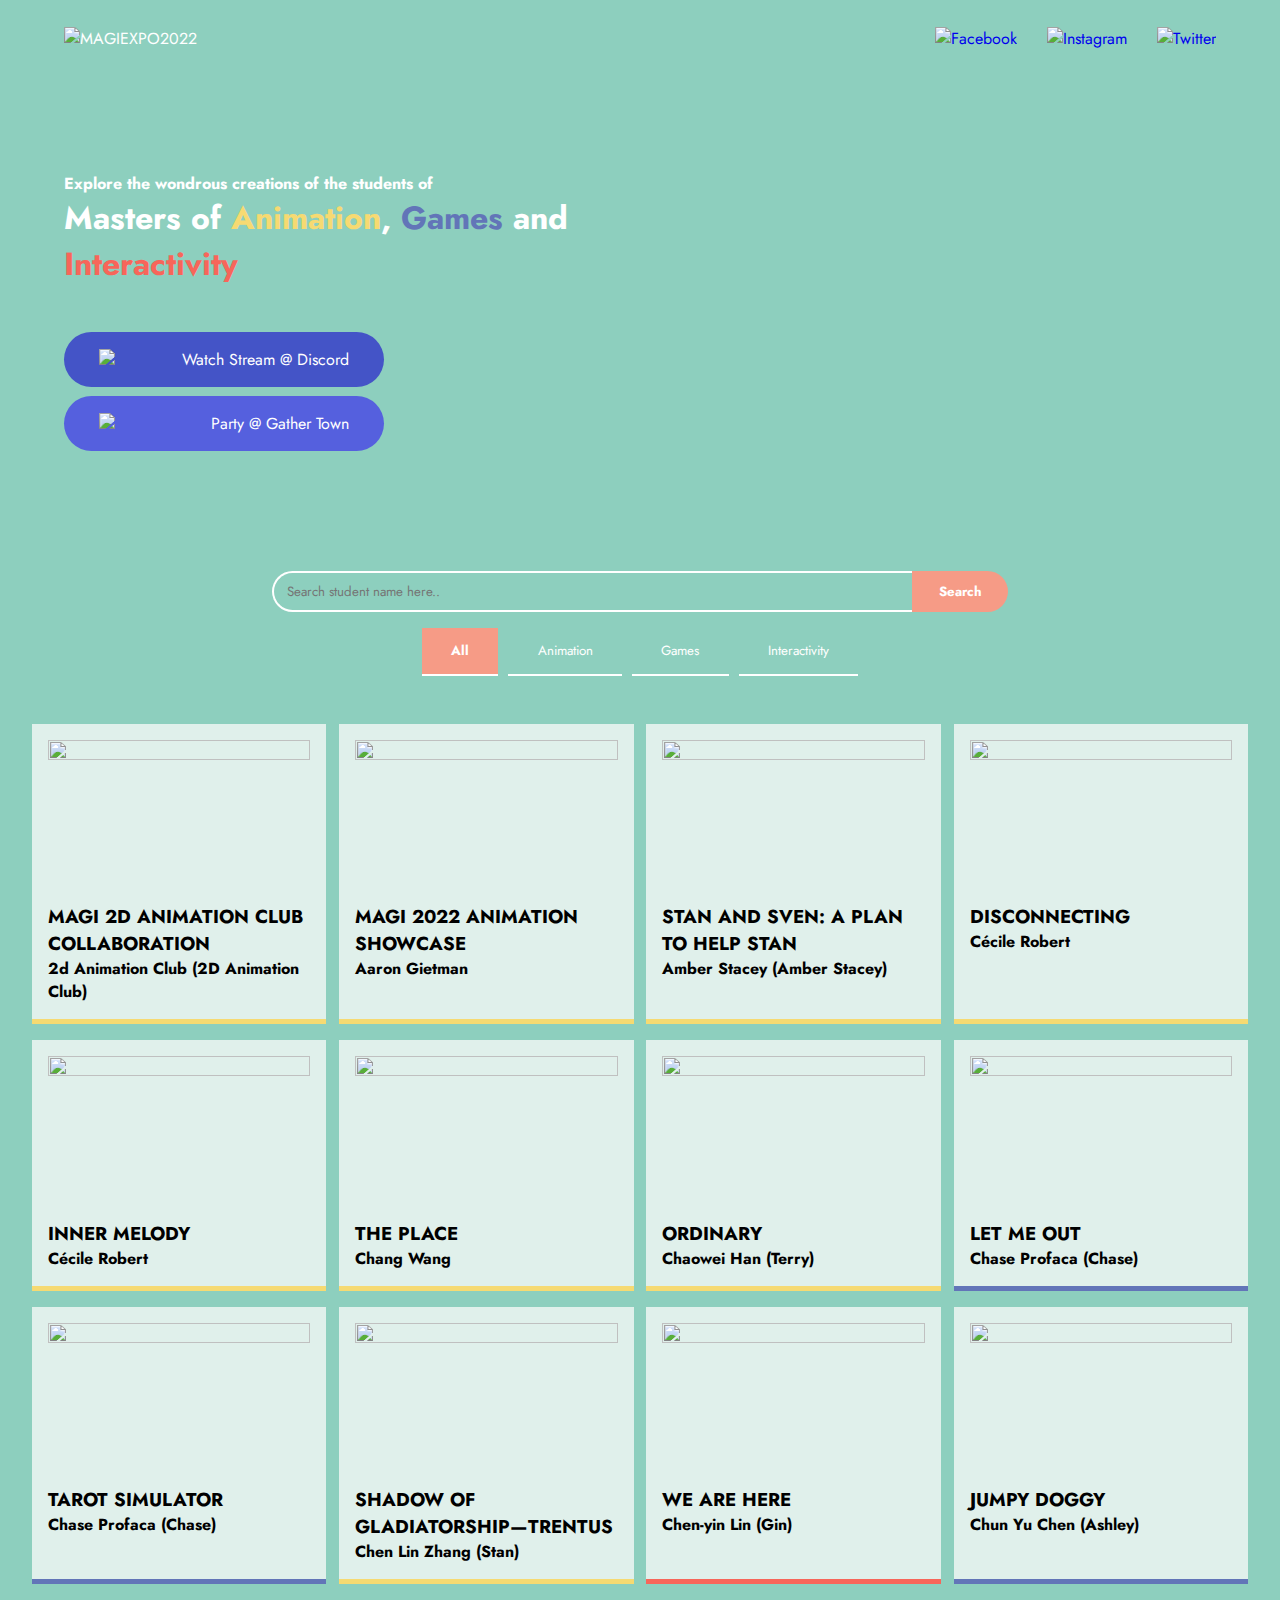
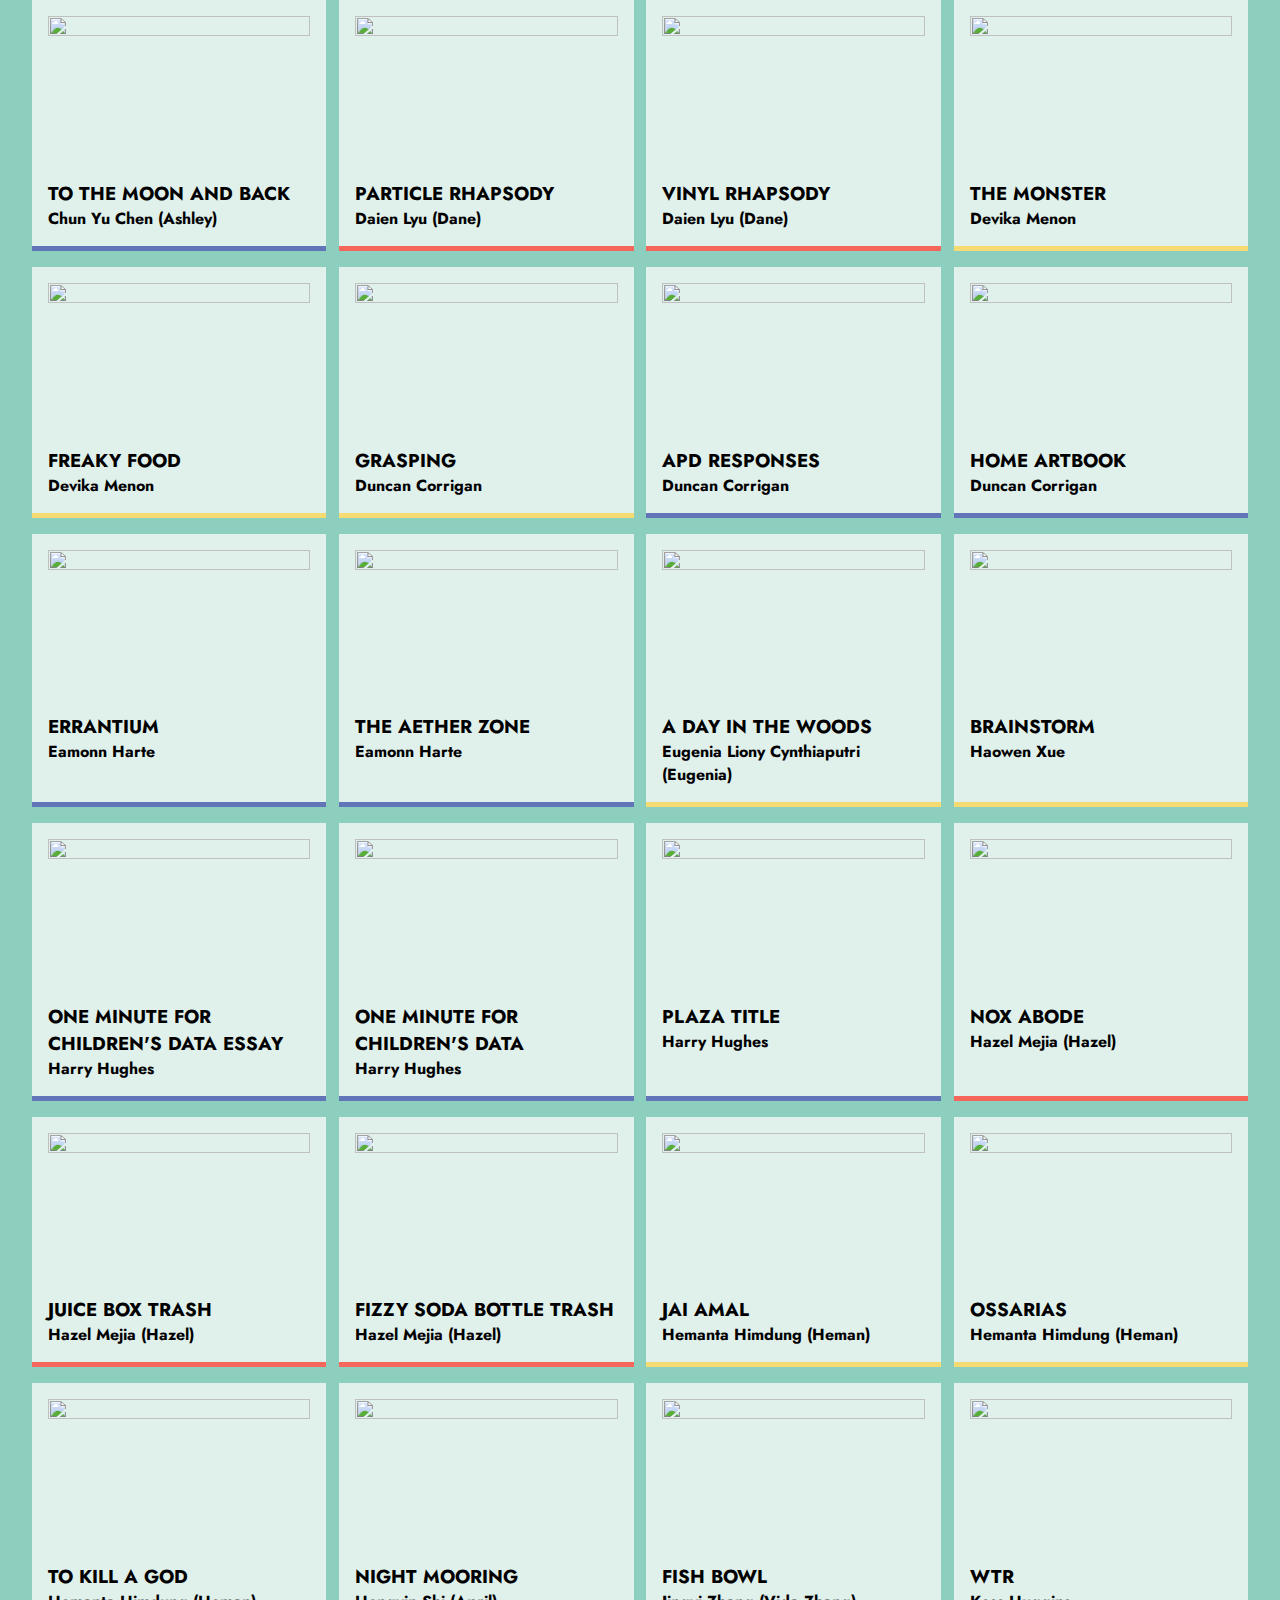
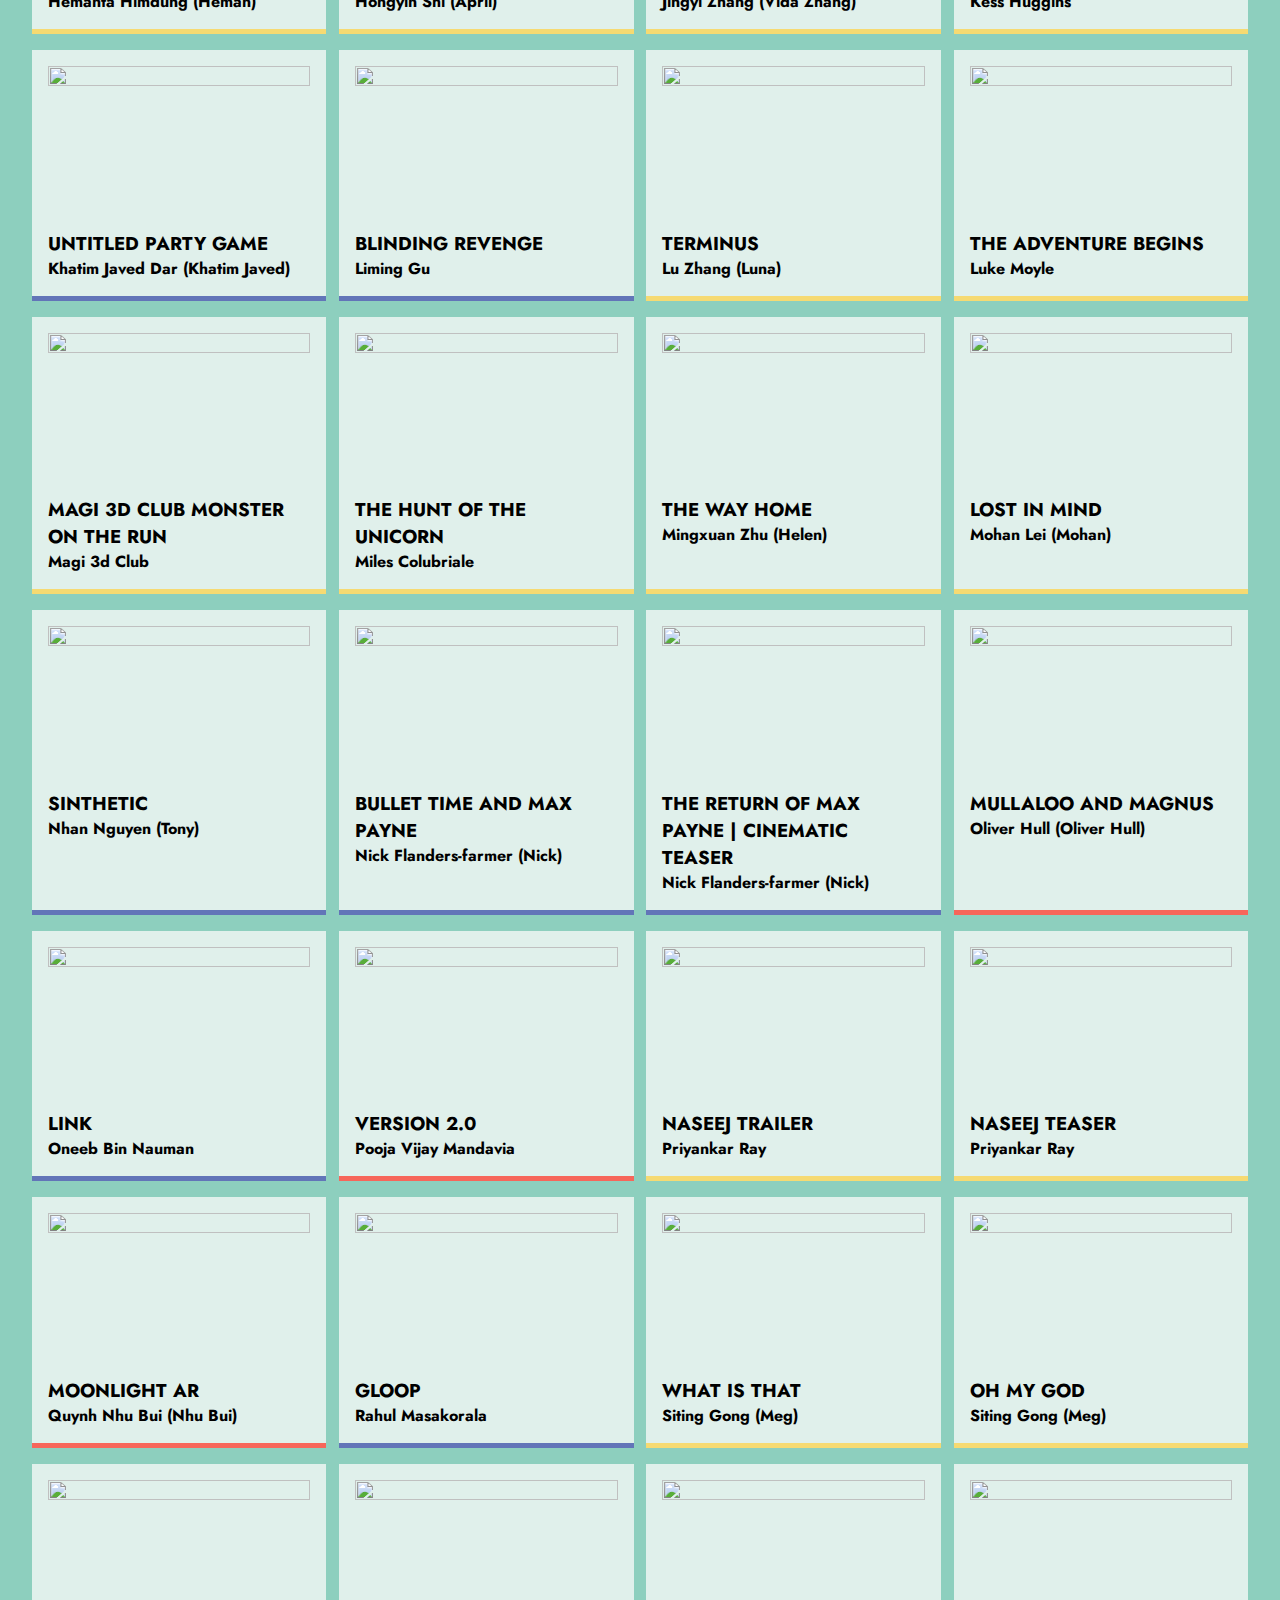
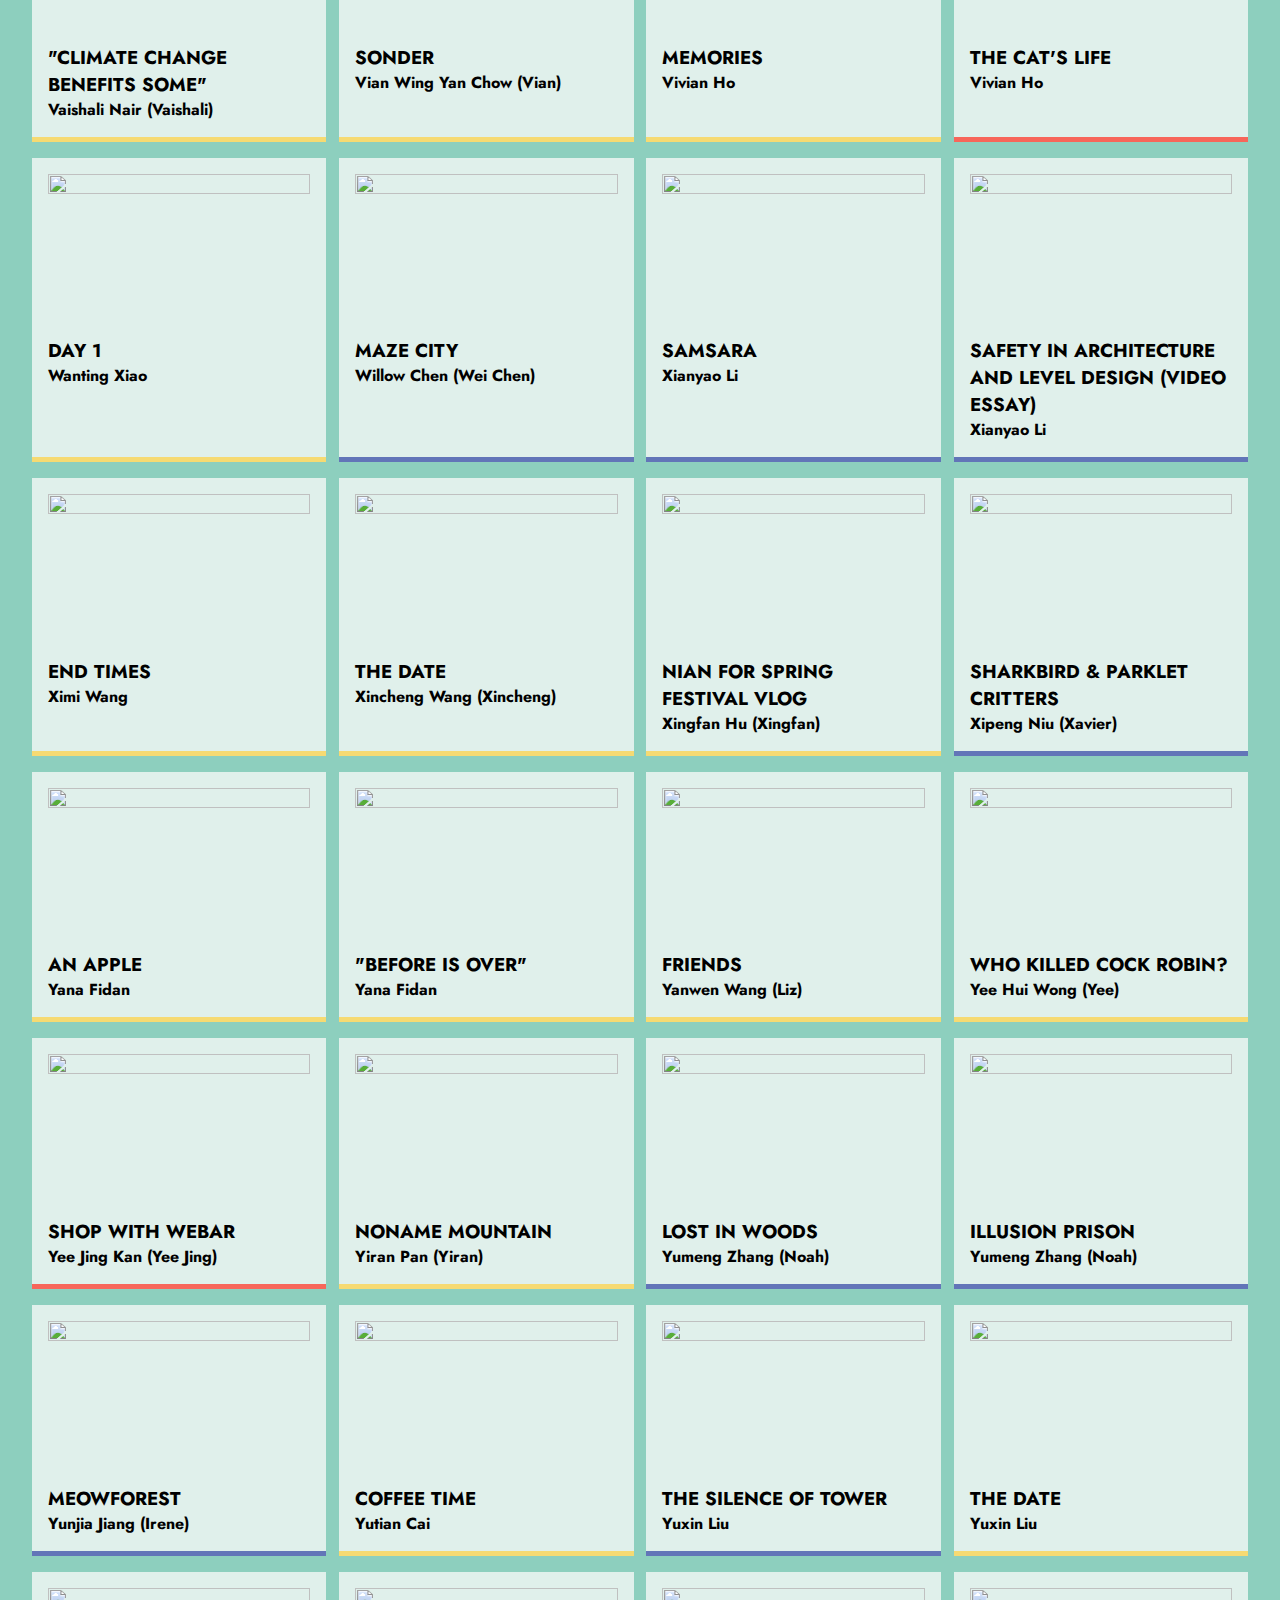
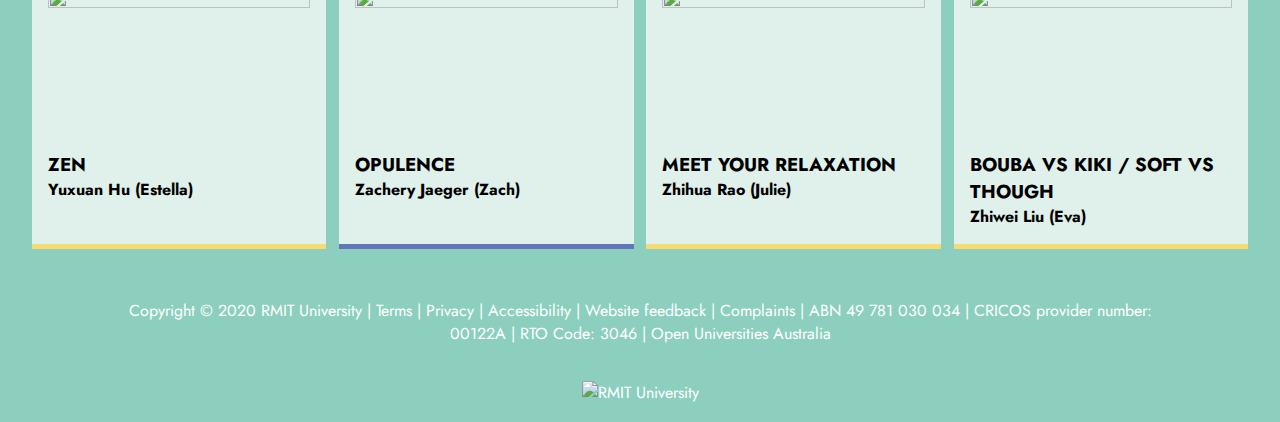
==== index.html @ 33fb66ee "lazy loading, no preloaders, new data" ====
<!DOCTYPE html>
<html lang="en">

<head>
  <meta name="viewport" content="width=device-width, initial-scale=1.0" />
  <title>MAGI EXPO 2022</title>
  <!-- Google Font -->
  <script type="text/javascript">
    if (screen.width <= 720) {
      document.location = "mobile.html"
    }
  </script>
  <link rel="preconnect" href="https://fonts.googleapis.com">
  <link rel="preconnect" href="https://fonts.gstatic.com" crossorigin>
  <link
    href="https://fonts.googleapis.com/css2?family=Jost:ital,wght@0,100;0,200;0,300;0,400;0,500;0,600;0,700;0,800;0,900;1,100;1,200;1,300;1,400;1,500;1,600;1,700;1,800;1,900&display=swap"
    rel="stylesheet">
  <!-- Stylesheet -->
  <link rel="stylesheet" href="style.css" />
  <link
    href="https://static1.squarespace.com/static/5f641f58c0c0c9743de8d1ff/t/635cb997c1c7b62bd3da3fd5/1667021207584/favicon.png"
    rel="icon" sizes="32x32">
  <link
    href="https://static1.squarespace.com/static/5f641f58c0c0c9743de8d1ff/t/635cbaaedeb2fd442072f9e5/1667021488540/custom_icon.png"
    rel="apple-touch-icon">

  <!-- Scripts -->
</head>

<body>
  <!-- <div id="preloader">
  </div> -->

  <header>
    <div id="magi-logo">
      <img
        src="https://static1.squarespace.com/static/5f641f58c0c0c9743de8d1ff/t/635c94014fd8302e386fe900/1667011585748/expo_logo%402x.png"
        alt="MAGIEXPO2022">
    </div>
    <div id="social-media-icons">
      <a href="https://www.facebook.com/RMIT.MAGI.EXPO/"><img
          src="https://static1.squarespace.com/static/5f641f58c0c0c9743de8d1ff/t/635c94f8deb2fd44207092cf/1667011832418/fb.png"
          alt="Facebook" target="_blank"></a>
      <a href="https://instagram.com/rmit.magistudio?igshid=YmMyMTA2M2Y="><img
          src="https://static1.squarespace.com/static/5f641f58c0c0c9743de8d1ff/t/635c94fe7d58c0223ff1f294/1667011838102/ig.png"
          alt="Instagram" target="_blank"></a>
      <a href="https://twitter.com/RMITMAGIEXPO"><img
          src="https://static1.squarespace.com/static/5f641f58c0c0c9743de8d1ff/t/635c95017272f54fa9f2baa6/1667011841852/twitter.png"
          alt="Twitter" target="_blank"></a>
    </div>
  </header>

  <div id="headline">
    <div class="mobile-only">
      <img id="magi-2022-mascot" width="100%"
        src="https://static1.squarespace.com/static/5f641f58c0c0c9743de8d1ff/t/635cb686bf6485031a1b7332/1667020424422/magi-2022-mascot.png">
    </div>

    <div>
      <h4>Explore the wondrous creations of the students of</h4>
      <h1>Masters of <span style="color:#F6DA72">Animation</span>, <span style="color:#6275B8">Games</span> and <span
          style="color:#F7665A">Interactivity</span></h1>
      <a href="" id="stream-button" style="background-color:#4454c7"><span><img
            src="https://static1.squarespace.com/static/5f641f58c0c0c9743de8d1ff/t/635cad51ad70df3f1cccb904/1667018065309/discord.png"></span>Watch
        Stream @ Discord</a>
      <a href="" id="stream-button" style="background-color: #5560de;"><span><img
            src="https://static1.squarespace.com/static/5f641f58c0c0c9743de8d1ff/t/635cad4cbc4fe47402c609c8/1667018060895/gather.png"></span>Party
        @ Gather Town</a>
      <span class="mobile-only">
        <a href="https://app.vectary.com/viewer-ar/v1/?model=2e33b843-41bc-46ce-8e10-91f2ab4b4616&domain=ar&backLink=https://app.vectary.com/p/1PBHY1awOK2ywsO1yQxTCo"
          id="stream-button" style="background-color: #F69B86;"><span><img
              src="https://static1.squarespace.com/static/5f641f58c0c0c9743de8d1ff/t/635cb3e56d550e3cad596cf9/1667019749816/ar.png"></span>Engage
          AR!</a>
      </span>
    </div>

    <div><iframe src="https://app.vectary.com/p/1PBHY1awOK2ywsO1yQxTCo" frameborder="0" width="100%" height="400"
        id="vectary"></iframe></div>

  </div>

  <div id="overlay">
    <div id="close-area">
    </div>
  </div>

  <div class="wrapper">
    <div id="search-container">
      <input type="search" id="search-input" placeholder="Search student name here.." />
      <button id="search">Search</button>
    </div>

    <section id="buttons">
      <button class="button-value button-all button-active" onclick="filterCategory('all')">All</button>
      <button class="button-value button-ani" onclick="filterCategory('Animation')">
        Animation
      </button>
      <button class="button-value button-game" onclick="filterCategory('Games')">
        Games
      </button>
      <button class="button-value button-int" onclick="filterCategory('Interactivity')">
        Interactivity
      </button>
      <!-- <button class="button-value" onclick="filterCategory('Graduate')">
        Graduate
      </button> -->
    </section>

    <section class="work-container" onload="myfunction()">
      <div id="works"></div>
    </section>
  </div>

  <footer>
    <div>
      Copyright © 2020 RMIT University | <a href="https://www.rmit.edu.au/utilities/terms" target="_blank">Terms</a> |
      <a href="https://www.rmit.edu.au/utilities/privacy" target="_blank">Privacy</a> | <a
        href="https://www.rmit.edu.au/utilities/accessibility" target="_blank">Accessibility</a> | <a
        href="https://www.rmit.edu.au/utilities/website-feedback" target="_blank">Website feedback</a> | <a
        href="https://www.rmit.edu.au/utilities/complaints" target="_blank">Complaints</a> | ABN 49 781 030 034 | CRICOS
      provider number: 00122A | RTO Code: 3046 | <a href="https://www.open.edu.au/online-courses/rmit-university"
        target="_blank">Open Universities Australia</a>
    </div>
    <div>
      <a id="footer-content_logo" href="https://www.rmit.edu.au/" target="_blank">
        <img
          src="https://static1.squarespace.com/static/5f641f58c0c0c9743de8d1ff/t/5f9568d4aa018b57d3ecaa64/1603627220028/rmit-logo.png"
          alt="RMIT University">
      </a>
    </div>
  </footer>

  <!-- Script -->
  <script src="./data.js"></script>
  <script>
    for (let i of works.data) {
      //Create Card
      let card = document.createElement("a");
      card.setAttribute("data-modal-target", "#" + i.modalName);
      card.setAttribute("class", "open-modal");
      //Card should have category and should stay hidden initially
      card.classList.add("card", i.category);
      //heroImage div
      let imgContainer = document.createElement("div");
      imgContainer.classList.add("heroImage-container");
      //img tag
      let heroImage = document.createElement("img");
      heroImage.setAttribute("src", i.heroImage);
      heroImage.setAttribute("id", "hero-image")
      imgContainer.appendChild(heroImage);
      card.appendChild(imgContainer);
      //container
      let container = document.createElement("div");
      container.classList.add("container");
      //work title
      let name = document.createElement("h3");
      name.innerText = i.workTitle.toUpperCase();
      container.appendChild(name);
      //author
      let author = document.createElement("h4");
      card.classList.add("search-result");
      author.innerText = i.author.replace(
        /\w\S*/g,
        function (txt) {
          return txt.charAt(0).toUpperCase() + txt.substr(1).toLowerCase();
        }
      );
      let authorPreferredName = document.createElement("span");
      authorPreferredName.innerText = " (" + i.preferredName + ")".replace(
        /\w\S*/g,
        function (txt) {
          return txt.charAt(0).toUpperCase() + txt.substr(1).toLowerCase();
        }
      );

      author.appendChild(authorPreferredName);
      container.appendChild(author);

      // check if preferred name exists
      var authorPreferredNameCheck = i.hasOwnProperty('preferredName');
      if (authorPreferredNameCheck) { } else {
        authorPreferredName.setAttribute("class", "hidden");
      }


      card.appendChild(container);
      document.getElementById("works").appendChild(card);

      // create modal section
      const modalSection = document.createElement("section");
      modalSection.setAttribute("id", i.modalName);
      modalSection.setAttribute("class", i.category + "border");
      modalSection.classList.add("modal");
      // create author introduction holder div
      const authorDetailHolder = document.createElement("div")
      authorDetailHolder.setAttribute("id", "author-detail");
      // create a div holding x and head shot
      const headShotHolder = document.createElement("div");
      // create a div holding close button
      const closeButton = document.createElement("a");
      closeButton.classList.add("close-button");
      // draw a cross sign
      const crossSign = document.createElement("strong");
      crossSign.innerHTML = "&times;";
      // include the cross sign to close button
      closeButton.appendChild(crossSign);
      // create the head shot img
      const headImage = document.createElement("img");
      headImage.setAttribute("loading", "lazy");
      headImage.setAttribute("id", "head-shot");
      headImage.setAttribute("src", i.headImage);
      headImage.setAttribute("alt", i.preferredName);
      // include the x and head shot img to author detail div
      headShotHolder.appendChild(closeButton);
      headShotHolder.appendChild(headImage);

      // create author bio div
      const authorBioHolder = document.createElement("div");
      authorBioHolder.setAttribute("id", "author-bio");
      // create author name
      const authorName = document.createElement("h2");
      authorName.setAttribute("id", "author");
      // match author
      authorName.innerText = i.author;
      // create preferred name span
      const preferredName = document.createElement("em");
      preferredName.setAttribute("id", "preferred-name");
      // match preferred name
      preferredName.innerText = " (" + i.preferredName + ")";
      // include preferred name into author
      authorName.appendChild(preferredName);
      // create graduate
      const graduate = document.createElement("span");
      graduate.innerText = "Graduate: " + i.graduate;
      // create student number
      const studNo = document.createElement("span");
      studNo.setAttribute("id", "student-number");
      // match student number
      studNo.innerText = i.studNo;
      // create a line break
      const lineBreak = document.createElement("p");
      // create personal site link
      const personalSite = document.createElement("a");
      personalSite.setAttribute("id", "social-media");
      personalSite.setAttribute("target", "_blank");
      personalSite.setAttribute("href", i.personalSite);
      // personalSite.innerText = "Website";
      // create personal website icon
      const personalSiteIcon = document.createElement("img");
      personalSiteIcon.setAttribute("id", "social-media-icons");
      personalSiteIcon.setAttribute("src", "https://static1.squarespace.com/static/5f641f58c0c0c9743de8d1ff/t/6360f40e24a1ae4f75a4099e/1667298318947/personalSite_author.png");
      // create Instagram link
      const instagram = document.createElement("a");
      instagram.setAttribute("id", "social-media");
      instagram.setAttribute("target", "_blank");
      instagram.setAttribute("href", i.instagram);
      // instagram.innerText = "Instagram";
      // create instagram icon
      const instagramIcon = document.createElement("img");
      instagramIcon.setAttribute("id", "social-media-icons");
      instagramIcon.setAttribute("src", "https://static1.squarespace.com/static/5f641f58c0c0c9743de8d1ff/t/6360f4261d399d27641f41d1/1667298342648/instagram_author.png");
      // create Facebook link
      const facebook = document.createElement("a");
      facebook.setAttribute("id", "social-media");
      facebook.setAttribute("target", "_blank");
      facebook.setAttribute("href", i.facebook);
      // facebook.innerText = "Facebook";
      // create facebook icon
      const facebookIcon = document.createElement("img");
      facebookIcon.setAttribute("id", "social-media-icons");
      facebookIcon.setAttribute("src", "https://static1.squarespace.com/static/5f641f58c0c0c9743de8d1ff/t/6360f43434338e670253e4eb/1667298356871/facebook_author.png");
      // create Twitter link
      const twitter = document.createElement("a");
      twitter.setAttribute("id", "social-media");
      twitter.setAttribute("target", "_blank");
      twitter.setAttribute("href", i.twitter);
      // twitter.innerText = "Twitter";
      // create twitter icon
      const twitterIcon = document.createElement("img");
      twitterIcon.setAttribute("id", "social-media-icons");
      twitterIcon.setAttribute("src", "https://static1.squarespace.com/static/5f641f58c0c0c9743de8d1ff/t/6360f4414792ed0d832ddf7e/1667298369540/twitter_author.png");
      // create YoutubePage link
      const youtubePage = document.createElement("a");
      youtubePage.setAttribute("id", "social-media");
      youtubePage.setAttribute("target", "_blank");
      youtubePage.setAttribute("href", i.youtubePage);
      // youtubePage.innerText = "YouTube";
      // create youtubepage icon
      const youtubePageIcon = document.createElement("img");
      youtubePageIcon.setAttribute("id", "social-media-icons");
      youtubePageIcon.setAttribute("src", "https://static1.squarespace.com/static/5f641f58c0c0c9743de8d1ff/t/6360f44e1d399d27641f4802/1667298382814/youtube_author.png");
      // create LinkedIn Link
      const linkedin = document.createElement("a");
      linkedin.setAttribute("id", "social-media");
      linkedin.setAttribute("target", "_blank");
      linkedin.setAttribute("href", i.linkedin);
      // linkedin.innerText = "LinkedIn";
      // create linkedin icon
      const linkedinIcon = document.createElement("img");
      linkedinIcon.setAttribute("id", "social-media-icons");
      linkedinIcon.setAttribute("src", "https://static1.squarespace.com/static/5f641f58c0c0c9743de8d1ff/t/6360f45aa69bb60c6523042e/1667298394232/linkedin_author.png");
      // create behance
      const behance = document.createElement("a");
      behance.setAttribute("id", "social-media");
      behance.setAttribute("target", "_blank");
      behance.setAttribute("href", i.behance);
      // behance.innerText = "Behance";
      // create behance icon
      const behanceIcon = document.createElement("img");
      behanceIcon.setAttribute("id", "social-media-icons");
      behanceIcon.setAttribute("src", "https://static1.squarespace.com/static/5f641f58c0c0c9743de8d1ff/t/6360f4657f89ac738b389064/1667298405366/behance_author.png");
      // create bilibili link
      const bilibili = document.createElement("a");
      bilibili.setAttribute("id", "social-media");
      bilibili.setAttribute("target", "_blank");
      bilibili.setAttribute("href", i.bilibili);
      // bilibili.innerText = "Bilibili";
      // create bilibili icon
      const bilibiliIcon = document.createElement("img");
      bilibiliIcon.setAttribute("id", "social-media-icons");
      bilibiliIcon.setAttribute("src", "https://static1.squarespace.com/static/5f641f58c0c0c9743de8d1ff/t/6360f46f3905a45d7f133c88/1667298415953/bilibili_author.png");
      // create tiktok link
      const tiktok = document.createElement("a");
      tiktok.setAttribute("id", "social-media");
      tiktok.setAttribute("target", "_blank");
      tiktok.setAttribute("href", i.tiktok);
      // tiktok.innerText = "TikTok";
      // create tiktok icon
      const tiktokIcon = document.createElement("img");
      tiktokIcon.setAttribute("id", "social-media-icons");
      tiktokIcon.setAttribute("src", "https://static1.squarespace.com/static/5f641f58c0c0c9743de8d1ff/t/6360f47b7f89ac738b389099/1667298427594/tiktok_author.png");

      // include social media icons
      personalSite.appendChild(personalSiteIcon);
      instagram.appendChild(instagramIcon);
      facebook.appendChild(facebookIcon);
      twitter.appendChild(twitterIcon);
      youtubePage.appendChild(youtubePageIcon);
      linkedin.appendChild(linkedinIcon);
      behance.appendChild(behanceIcon);
      bilibili.appendChild(bilibiliIcon);
      tiktok.appendChild(tiktokIcon);


      // check if preferred name has values
      var preferredNameCheck = i.hasOwnProperty('preferredName');
      if (preferredNameCheck) { } else {
        preferredName.setAttribute("class", "hidden");
      }

      // check if social media has values
      var personalSiteCheck = i.hasOwnProperty('personalSite');
      if (personalSiteCheck) { } else {
        personalSite.setAttribute("class", "hidden");
      }

      var instagramCheck = i.hasOwnProperty('instagram');
      if (instagramCheck) { } else {
        instagram.setAttribute("class", "hidden");
      }

      var facebookCheck = i.hasOwnProperty('facebook');
      if (facebookCheck) { } else {
        facebook.setAttribute("class", "hidden");
      }

      var twitterCheck = i.hasOwnProperty('twitter');
      if (twitterCheck) { } else {
        twitter.setAttribute("class", "hidden");
      }

      var youtubePageCheck = i.hasOwnProperty('youtubePage');
      if (youtubePageCheck) { } else {
        youtubePage.setAttribute("class", "hidden");
      }

      var linkedinCheck = i.hasOwnProperty('linkedin');
      if (linkedinCheck) { } else {
        linkedin.setAttribute("class", "hidden");
      }

      var behanceCheck = i.hasOwnProperty('behance');
      if (behanceCheck) { } else {
        behance.setAttribute("class", "hidden");
      }

      var bilibiliCheck = i.hasOwnProperty('bilibili');
      if (bilibiliCheck) { } else {
        bilibili.setAttribute("class", "hidden");
      }

      var tiktokCheck = i.hasOwnProperty('tiktok');
      if (tiktokCheck) { } else {
        tiktok.setAttribute("class", "hidden");
      }

      // create bio
      const bio = document.createElement("p");
      bio.setAttribute("id", "bio");
      // match bio
      bio.innerText = i.bio;
      // include all elements to author bio
      authorBioHolder.appendChild(authorName);
      authorBioHolder.appendChild(graduate);
      authorBioHolder.appendChild(studNo);
      authorBioHolder.appendChild(lineBreak);
      authorBioHolder.appendChild(personalSite);
      authorBioHolder.appendChild(instagram);
      authorBioHolder.appendChild(facebook);
      authorBioHolder.appendChild(twitter);
      authorBioHolder.appendChild(youtubePage);
      authorBioHolder.appendChild(linkedin);
      authorBioHolder.appendChild(behance);
      authorBioHolder.appendChild(bilibili);
      authorBioHolder.appendChild(tiktok);
      authorBioHolder.appendChild(bio);
      // include author bio holder to author detail holder
      authorDetailHolder.appendChild(headShotHolder);
      authorDetailHolder.appendChild(authorBioHolder);

      // create work detail holder
      const workDetailHolder = document.createElement("div");
      workDetailHolder.setAttribute("id", "work-detail");
      // create category
      const category = document.createElement("h4");
      category.setAttribute("id", "category");
      // match category
      category.innerText = i.category;
      // create work title
      const workTitle = document.createElement("h1");
      workTitle.setAttribute("id", "work-title");
      // match workTitle
      workTitle.innerText = i.workTitle;
      // create a video iframe
      const youtube = document.createElement("iframe");
      youtube.setAttribute("frameborder", "0");
      youtube.setAttribute("class", "desktop-only");
      youtube.setAttribute("loading", "lazy");
      youtube.setAttribute("allow", "accelerometer; autoplay; clipboard-write; encrypted-media; gyroscope; picture-in-picture; fullscreen");
      // match video iframe
      youtube.setAttribute("src", i.youtube);
      // create brief p
      const brief = document.createElement("p");
      brief.setAttribute("id", "brief");
      // match brief
      brief.innerText = i.brief;
      // create relevant image 1
      const relevantImageOne = document.createElement("img");
      relevantImageOne.setAttribute("src", i.relevantImageOne);
      relevantImageOne.setAttribute("loading", "lazy");
      // create relevant image 2
      const relevantImageTwo = document.createElement("img");
      relevantImageTwo.setAttribute("src", i.relevantImageTwo);
      relevantImageTwo.setAttribute("loading", "lazy");
      // create relevant image 3
      const relevantImageThree = document.createElement("img");
      relevantImageThree.setAttribute("src", i.relevantImageThree);
      relevantImageThree.setAttribute("loading", "lazy");
      // create relevant image 4
      const relevantImageFour = document.createElement("img");
      relevantImageFour.setAttribute("src", i.relevantImageFour);
      relevantImageFour.setAttribute("loading", "lazy");
      // create relevant image 5
      const relevantImageFive = document.createElement("img");
      relevantImageFive.setAttribute("src", i.relevantImageFive);
      relevantImageFive.setAttribute("loading", "lazy");

      // check if relevant image exists
      var relevantImageOneCheck = i.hasOwnProperty('relevantImageOne');
      if (relevantImageOneCheck) { } else {
        relevantImageOne.setAttribute("class", "hidden");
      }

      var relevantImageTwoCheck = i.hasOwnProperty('relevantImageTwo');
      if (relevantImageTwoCheck) { } else {
        relevantImageTwo.setAttribute("class", "hidden");
      }

      var relevantImageThreeCheck = i.hasOwnProperty('relevantImageThree');
      if (relevantImageThreeCheck) { } else {
        relevantImageThree.setAttribute("class", "hidden");
      }

      var relevantImageFourCheck = i.hasOwnProperty('relevantImageFour');
      if (relevantImageFourCheck) { } else {
        relevantImageFour.setAttribute("class", "hidden");
      }

      var relevantImageFiveCheck = i.hasOwnProperty('relevantImageFive');
      if (relevantImageFiveCheck) { } else {
        relevantImageFive.setAttribute("class", "hidden");
      }

      // check if embed video link exists
      var youtubeCheck = i.hasOwnProperty('youtube');
      if (youtubeCheck) { } else {
        youtube.setAttribute("class", "hidden");
      }

      // include all elements to work detail div
      workDetailHolder.appendChild(category);
      workDetailHolder.appendChild(workTitle);
      workDetailHolder.appendChild(youtube);
      workDetailHolder.appendChild(brief);
      workDetailHolder.appendChild(relevantImageOne);
      workDetailHolder.appendChild(relevantImageTwo);
      workDetailHolder.appendChild(relevantImageThree);
      workDetailHolder.appendChild(relevantImageFour);
      workDetailHolder.appendChild(relevantImageFive);

      // include two holders to section
      modalSection.appendChild(authorDetailHolder);
      modalSection.appendChild(workDetailHolder);

      document.getElementById("overlay").appendChild(modalSection);

    }


    //parameter passed from button (Parameter same as category)
    function filterCategory(value) {
      //Button class code
      let buttons = document.querySelectorAll(".button-value");
      buttons.forEach((button) => {
        //check if value equals innerText
        if (value.toUpperCase() == button.innerText.toUpperCase()) {
          button.classList.add("button-active");
        } else {
          button.classList.remove("button-active");
        }
      });

      //select all cards
      let elements = document.querySelectorAll(".card");
      //loop through all cards
      elements.forEach((element) => {
        //display all cards on 'all' button click
        if (value == "all") {
          element.classList.remove("hide");
        } else {
          //Check if element contains category class
          if (element.classList.contains(value)) {
            //display element based on category
            element.classList.remove("hide");
          } else {
            //hide other elements
            element.classList.add("hide");
          }
        }
      });
    }

    //Search button click
    document.getElementById("search").addEventListener("click", () => {
      //initializations
      let searchInput = document.getElementById("search-input").value;
      let elements = document.querySelectorAll(".search-result");
      let cards = document.querySelectorAll(".card");

      //loop through all elements
      elements.forEach((element, index) => {
        //because it checks case as well, it unifies the search text's format with the target's format, and then check if text includes the search value
        if (element.innerText.includes(searchInput.replace(
          /\w\S*/g,
          function (txt) {
            return txt.charAt(0).toUpperCase() + txt.substr(1).toLowerCase();
          }
        ))) {
          //display matching card
          cards[index].classList.remove("hide");
        } else {
          //hide others
          cards[index].classList.add("hide");
        }
      });
    });

    //Initially display all works
    window.onload = () => {
      filterCategory("all");
    };
  </script>

  <script>
    // collect all data-modal-target elements
    const openModalButtons = document.querySelectorAll('[data-modal-target]')
    const closeModalButtons = document.querySelectorAll('.close-button')
    const overlay = document.getElementById('overlay')
    const closeArea = document.getElementById('close-area')
    const body = document.body


    openModalButtons.forEach(a => {
      a.addEventListener('click', () => {
        const modal = document.querySelector(a.dataset.modalTarget)
        openModal(modal)
      })
    })

    closeArea.addEventListener('click', () => {
      const modals = document.querySelectorAll('.modal.active')
      modals.forEach(modal => {
        closeModal(modal)
      })
    })

    closeModalButtons.forEach(a => {
      a.addEventListener('click', () => {
        const modal = a.closest('.modal')
        closeModal(modal)
      })
    })

    function openModal(modal) {
      if (modal == null) return
      modal.classList.add('active')
      overlay.classList.add('active')
      body.classList.add('active')
    }

    function closeModal(modal) {
      if (modal == null) return
      modal.classList.remove('active')
      overlay.classList.remove('active')
      body.classList.remove('active')
    }
  </script>
</body>

</html>
---- style.css ----
body {
  background-color: #8DCFBE;
}

* {
  font-family: 'Jost', sans-serif !important;
}

* {
  padding: 0;
  margin: 0;
  box-sizing: border-box;
  border: none;
  outline: none;
}

.hidden {
  display: none;
}

::-webkit-scrollbar {
  width: 10px;
  height: 10px;
}

::-webkit-scrollbar-track {
  background: transparent;
}

::-webkit-scrollbar-thumb {
  background: #F69B86;
}

::-webkit-scrollbar-thumb:hover {
  background: rgba(0, 0, 0, 0.366);
}

section {
  display: flex;
  justify-content: center;
}

body.active {
  overflow: hidden;
}

a {
  text-decoration: none;
  transition: 0.2s ease-in;
}

header {
  display: flex;
  justify-content: space-between;
  align-items: center;
  padding: 3vh 5vw;
  color: #fff;
}

header #magi-logo img {
  width: 100px;
}

header #social-media-icons {
  display: flex;
  flex-direction: row;
  align-items: center;
  gap: 30px;
}

header #social-media-icons img {
  width: 20px;
}

#headline {
  color: #fff;
  display: flex;
  flex-direction: row;
  justify-content: space-between;
  align-items: center;
  padding: 4vh 5vw;
}

#headline div {
  width: 100%;
}

#headline h1 {
  margin: 0 0 5vh 0;
}

#headline #stream-button {
  padding: 1em 2.2em;
  color: #fff;
  cursor: pointer;
  display: flex;
  flex-direction: row;
  gap: 10px;
  align-items: center;
  justify-content: space-between;
  margin: 1vh 0;
  max-width: 20em;
  cursor: pointer;
  border-radius: 30px;
}

#headline #stream-button img {
  max-width: 25px;
}

footer {
  text-align: center;
  color: #fff;
}

footer a {
  color: #fff;
}

footer div {
  padding: 2vh 8vw;
}

footer img {
  width: 150px;
}

.mobile-only {
  display: none;
}

.desktop-only {
  display: initial;
}

.header-nav-wrapper {
  display: none;
}

.wrapper {
  margin: 0 auto;
}

#search-container {
  margin: 1em 0;
  display: flex;
  justify-content: center;
}

#search-container input {
  background-color: transparent;
  width: 50%;
  border-top: 2px solid #fff;
  border-left: 2px solid #fff;
  border-bottom: 2px solid #fff;
  border-radius: 50px 0 0 50px;
  padding: 1vh 1em;
  color: #fff;
  /* font-size: 1.5vw; */
  font-weight: normal;
}

#search-container input:focus {
  border-bottom-color: #fff;
}

#search-container button {
  padding: 1vh 2em;
  background-color: #F69B86;
  color: #ffffff;
  border-radius: 0 50px 50px 0;
  /* font-size: 1.5vw; */
  font-weight: bold;
}

#buttons {
  /* display: flex;
  justify-content: center; */
  column-gap: 10px;
  position: sticky;
  top: 0px;
  background-color: #8DCFBE;
  z-index: 100;
}

.button-value {
  border-bottom: 2px solid #fff;
  padding: 1em 2.2em;
  border-radius: 0em;
  background-color: transparent;
  color: #fff;
  cursor: pointer;
  transition: 0.2s;
  min-width: 0;
  /* font-size: 1.5vw; */
}

.button-active {
  font-weight: bold;
}

.button-all.button-active {
  background-color: #F69B86;
  color: #ffffff;
}

.button-ani:hover {
  background-color: #c2d3a3;
}

.button-ani.button-active {
  background-color: #F6DA72;
  color: #000;
  min-width: 25vw;
}

.button-game:hover {
  background-color: #82a3b9;
}

.button-game.button-active {
  background-color: #6275B8;
  color: #ffffff;
  min-width: 25vw;
}

.button-int:hover {
  background-color: #bda294;
}

.button-int.button-active {
  background-color: #F7665A;
  color: #ffffff;
  min-width: 25vw;
}

#works {
  display: grid;
  grid-template-columns: repeat(4, 23vw);
  grid-column-gap: 1vw;
  padding: 2em 0;
}

.card {
  background-color: #e0f0eb;
  margin-top: 1em;
  padding: 1em;
  border-radius: 0px;
}

.card:hover {
  transform: scale(1.03) translateY(-5px);
}

.card:active {
  transition: 0.05s ease-out;
  transform: scale(0.9);
}

.card img {
  object-fit: cover;
  width: 100%;
  aspect-ratio: 16/9;
}

.Animation {
  border-bottom: 5px solid #F6DA72;
}

.Interactivity {
  border-bottom: 5px solid #F7665A;
}

.Games {
  border-bottom: 5px solid #6275B8;
}

.image-container {
  text-align: center;
}

img {
  object-fit: contain;
  /* height: 15em; */
}

.container {
  padding-top: 1em;
  color: #000;
}

.hide {
  display: none;
}

.freeze {
  overflow-y: hidden;
}

.modal {
  display: none;
  position: absolute;
  top: 3vh;
  /* bottom: 3vw; */
  left: 5vw;
  right: 5vw;
  background-color: #e0f0eb;
  z-index: 100;
  /* transform: scale(0) translateY(-1000px); */
  transition: 0.5s;
  /* padding: 2em 3em; */
  /* display: grid;
  grid-template-columns: 70% 30%; */
  /* grid-gap: 5vw; */
  /* display: flex;
  flex-direction: row;
  gap: 10px; */
  z-index: 10000;
}

.modal.active {
  /* transform: scale(1) translateY(0); */
  display: inline-block;
}

.modal div {
  max-height: 100%;
  overflow-y: auto;
  /* backdrop-filter: blur(50px);
  -webkit-backdrop-filter: blur(50px); */
  color: rgb(87, 104, 105);
}

.modal .close-button {
  position: absolute;
  top: 10px;
  right: 10px;
  width: 30px;
  height: 30px;
  border-radius: 50%;
  display: -webkit-inline-box;
  display: -ms-inline-flexbox;
  display: inline-flex;
  -webkit-box-pack: center;
  -ms-flex-pack: center;
  justify-content: center;
  -webkit-box-align: center;
  -ms-flex-align: center;
  align-items: center;
  text-decoration: none;
  font-size: 16px;
  color: #fff;
  background: #F7665A;
  cursor: pointer;
}

.Animationborder {
  border-top: 10px solid #F6DA72;
}

.Interactivityborder {
  border-top: 10px solid #F7665A;
}

.Gamesborder {
  border-top: 10px solid #6275B8;
}

#work-detail {
  padding: 4vh 2vw 8vh 2vw;
  text-align: center;
}

#work-detail h1 {
  font-size: 5vw;
  color: #000;
}

#work-detail h4 {
  font-size: 2vw;
}

#work-detail iframe {
  margin: 5vh 0 5vh 0;
  padding: 0 4vw;
  width: 100%;
  aspect-ratio: 16/9;
}

#work-detail p {
  font-size: 1.5vw;
  padding: 0 10vw;
}

#work-detail img {
  width: 100%;
  margin: 5vh 0 5vh 0;
  padding: 0 4vw;
}

#author-detail {
  padding: 3vh 2vw;
  display: grid;
  grid-template-columns: 100px auto;
  position: sticky;
  top: -3vh;
  background: #fff;
  filter: drop-shadow(0px 10px 50px rgba(1, 1, 1, 0.207));
  grid-gap: 50px;
}

#author-detail img {
  width: 100%;
}

#author-detail h2 {
  padding: 0 0 10px 0;
}

#author-detail p {
  padding: 5px 0 0 0;
}

#author-detail span {
  padding: 2px 10px;
  border: 1px solid #000;
  border-radius: 100px;
  margin: 0 3px 0 3px;
}

#author-detail #social-media-icons {
  width: 30px;
}

#head-shot {
  border-radius: 50%;
  aspect-ratio: 1/1;
  object-fit: cover;
  max-width: 100px;
}

#overlay {
  position: fixed;
  opacity: 0;
  transition: 200ms ease-in-out;
  top: 0;
  left: 0;
  right: 0;
  bottom: 0;
  background-color: rgba(0, 0, 0, .5);
  pointer-events: none;
  overflow: auto;
  z-index: 1000;
}

#overlay.active {
  opacity: 1;
  pointer-events: all;
  backdrop-filter: blur(10px);
  -webkit-backdrop-filter: blur(10px);
}

#close-area {
  position: fixed;
  opacity: 0;
  transition: 200ms ease-in-out;
  top: 0;
  left: 0;
  right: 0;
  bottom: 0;
}

#preloader {
  background: #8DCFBE url(https://static1.squarespace.com/static/5f641f58c0c0c9743de8d1ff/t/635cdabde6708456f8834b39/1667029697069/preloading.gif) no-repeat center center;
  background-size: 25%;
  position: fixed;
  top: 0;
  bottom: 0;
  left: 0;
  right: 0;
  z-index: 1000000;
  transition: 1s;
}

@media screen and (max-width: 720px) {
  body {
    width: 100%;
  }

  section {
    justify-content: initial;
  }

  header {
    position: fixed;
    padding: 10px 15px;
    bottom: 0;
    left: 0;
    right: 0;
    background-color: rgba(155, 205, 191, 0.5);
    -webkit-backdrop-filter: blur(30px);
    backdrop-filter: blur(30px);
  }
  
  header #magi-logo img {
    width: 50px;
  }

  #headline {
    flex-direction: column;
    text-align: center;
  }

  #headline #stream-button {
    max-width: 100%;
  }  
  
  .card {
    margin-top: 1em;
  }

  #works {
    grid-template-columns: auto;
    grid-column-gap: 1em;
    margin: 0 1em;
  }

  #search-container {
    margin: 0;
  }

  #search-container input {
    border-left: 0px solid #fff;
    border-radius: 0;
    font-size: initial;
    width: 100%;
    padding: 2vh 1em;
  }

  #search-container button {
    border-radius: 0;
    font-size: initial;
    padding: 2vh 1em;
  }

  #buttons {
    column-gap: initial;
    overflow-x: scroll;
    white-space: nowrap;
    width: 100%;
  }

  .button-value {
    width: 600px;
    font-size: initial;
    min-width: initial;
    padding: 1em 2em;
  }

  .button-game.button-active {
    min-width: initial;
  }

  .button-int.button-active {
    min-width: initial;
  }

  .button-ani.button-active {
    min-width: initial;
  }

  .modal {
    top: 10vh;
    left: 0;
    right: 0;
    background-color: #e0f0eb;
    z-index: 100;
    /* transform: scale(0) translateY(5000px); */
    transition: 0.5s;
  }

  .modal.active {
    /* transform: scale(1) translateY(0); */
    display: flex;
    flex-direction: row;
    flex-wrap: wrap-reverse;
  }

  .modal div {
    padding: 0 2vw;
  }

  .modal .close-button {
    position: fixed;
    top: 10px;
  }

  #work-detail {
    text-align: center;
  }

  #work-detail h1 {
    font-size: 10vw;
    margin-bottom: 5vh;
  }

  #work-detail h4 {
    font-size: initial;
  }

  #work-detail p {
    margin-top: 5vh;
    padding: 0 2vw;
    font-size: 5vw;
    text-align: left;
  }

  #author-detail {
    padding: 3vh 0;
    display: initial;
    position: relative;
    filter: initial;
    text-align: center;
    padding: 3vh 4vw;
  }

  #author-detail h2 {
    padding: 0 0 10px 0;
  }

  #author-detail p {
    padding: 5px 0 0 0;
  }

  #vectary {
    display: none;
  }

  .mobile-only {
    display: initial;
  }

  .desktop-only {
    display: none;
  }  

  #preloader {
    background-size: 100%;
  }

  #youtube-button {
    padding: 1em 2.2em;
    color: #fff;
    align-items: center;
    margin: 10vh 0;
    width: 100%;
    background-color: #F7665A;
  }

}
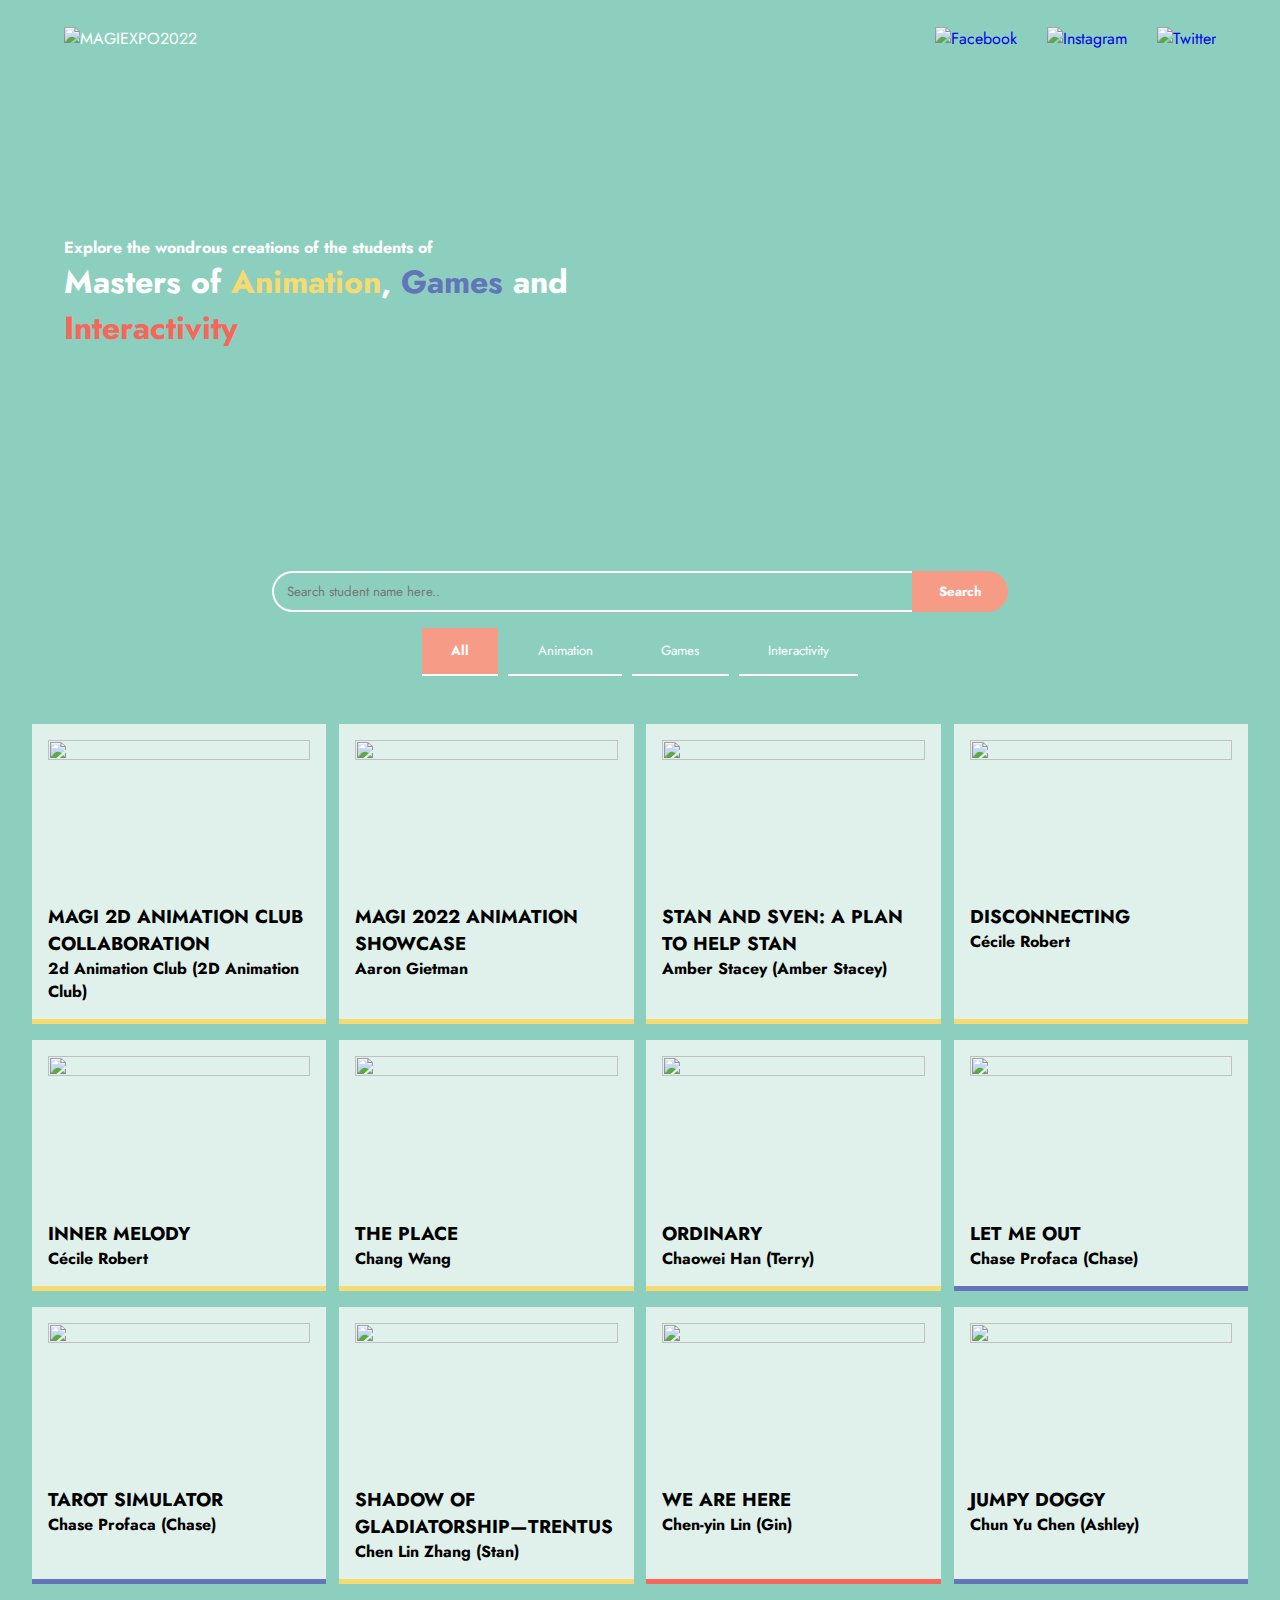
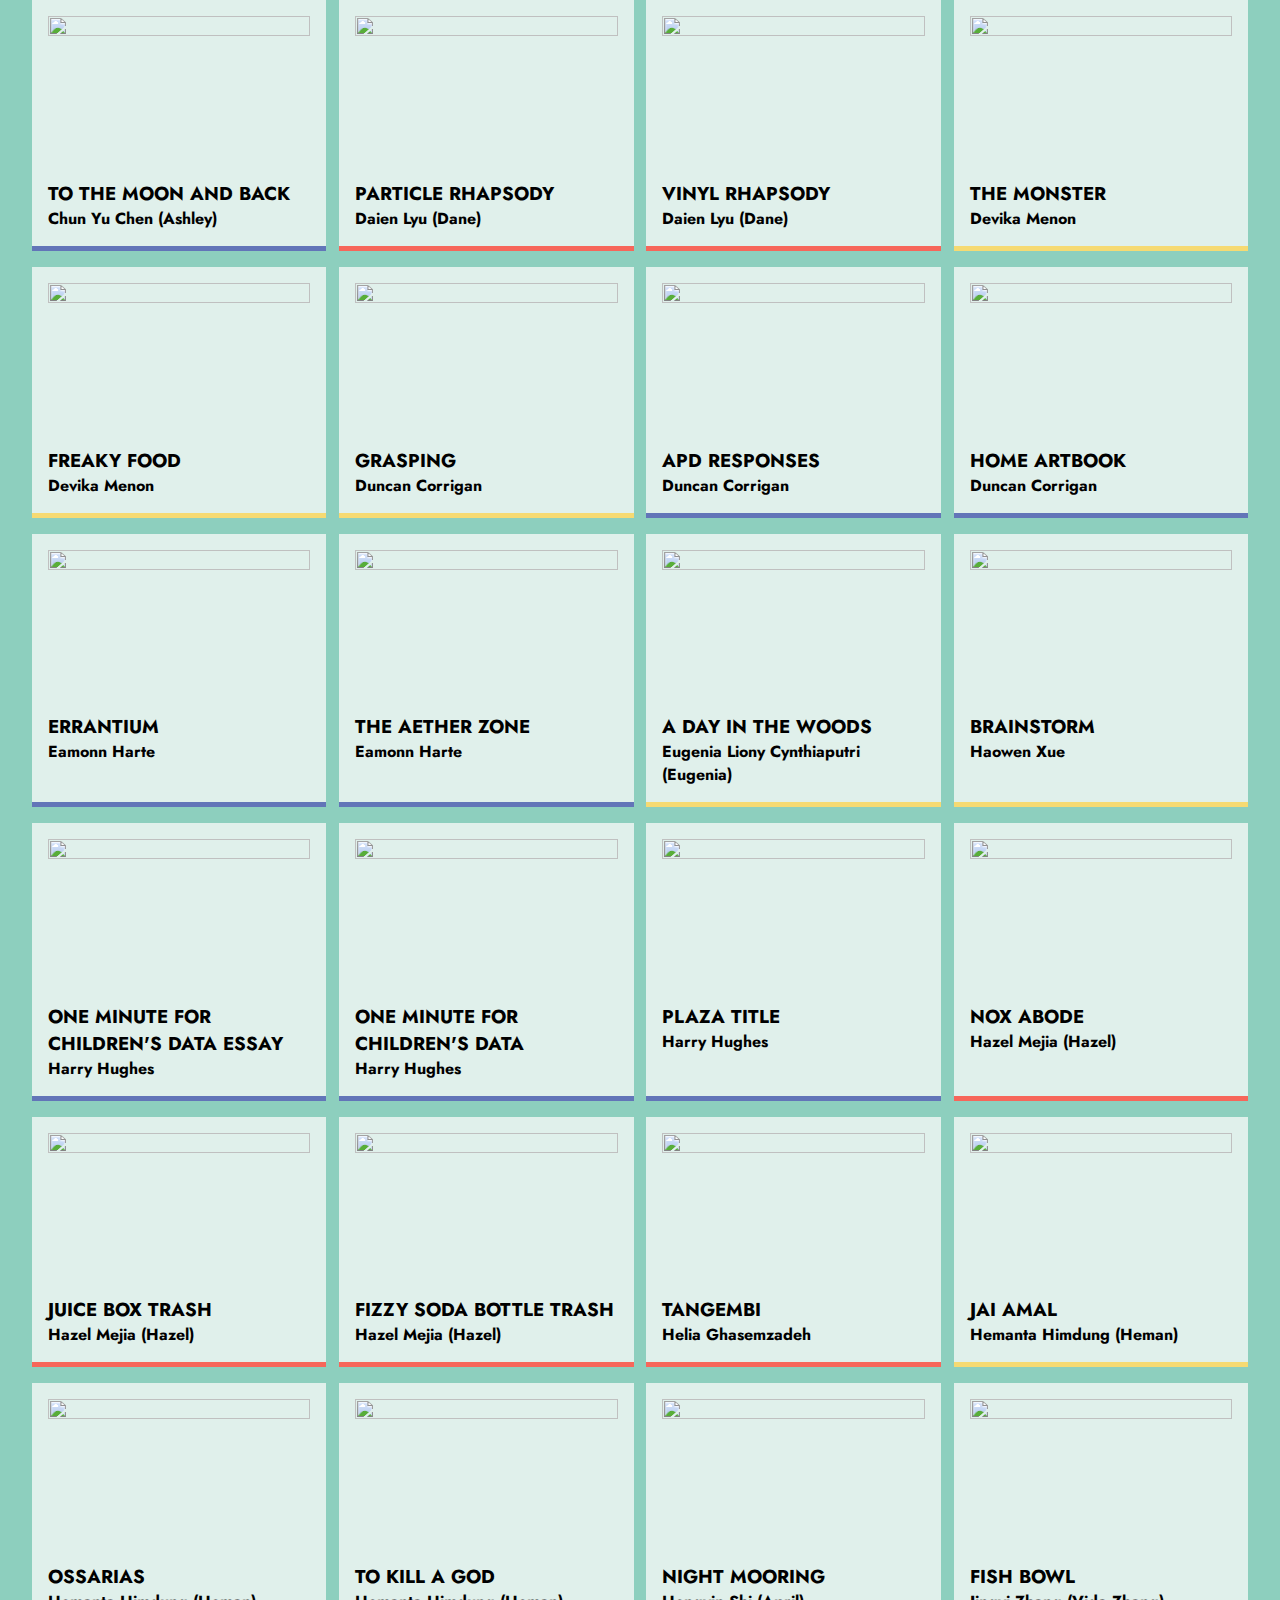
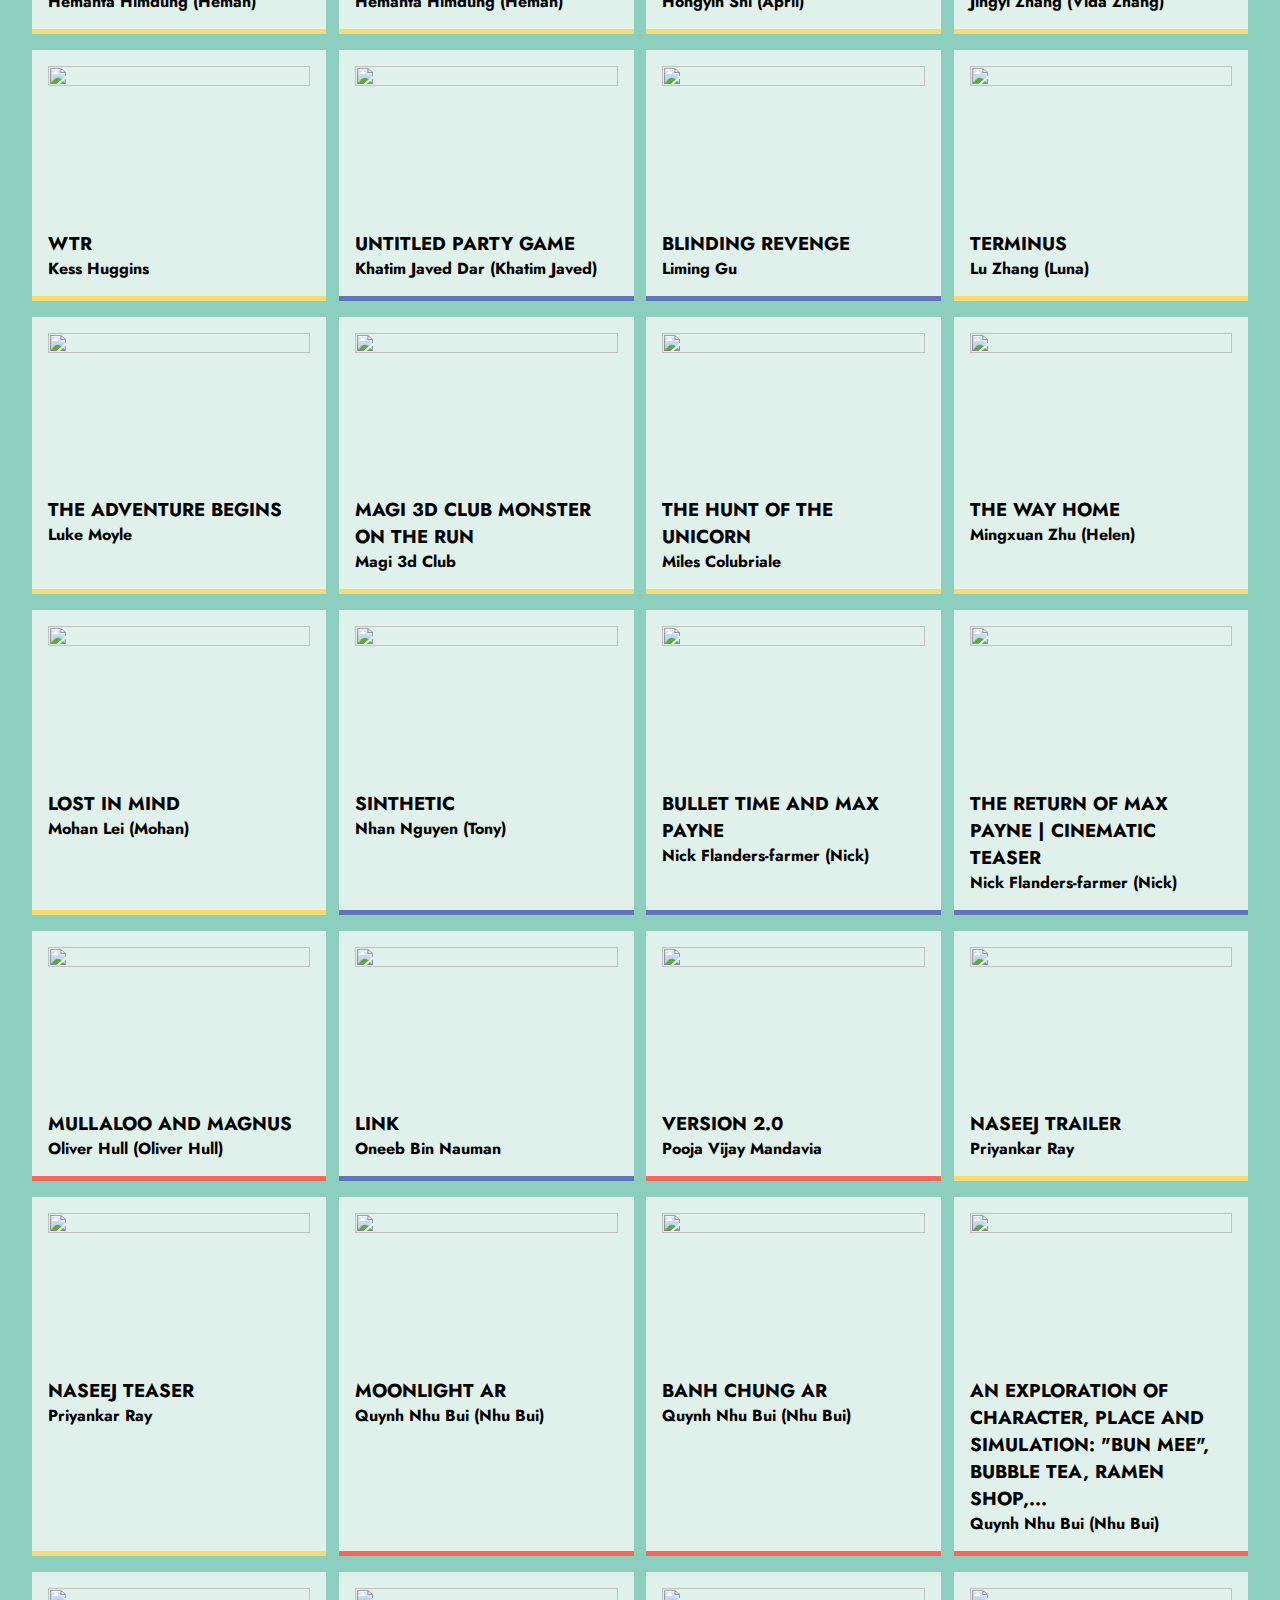
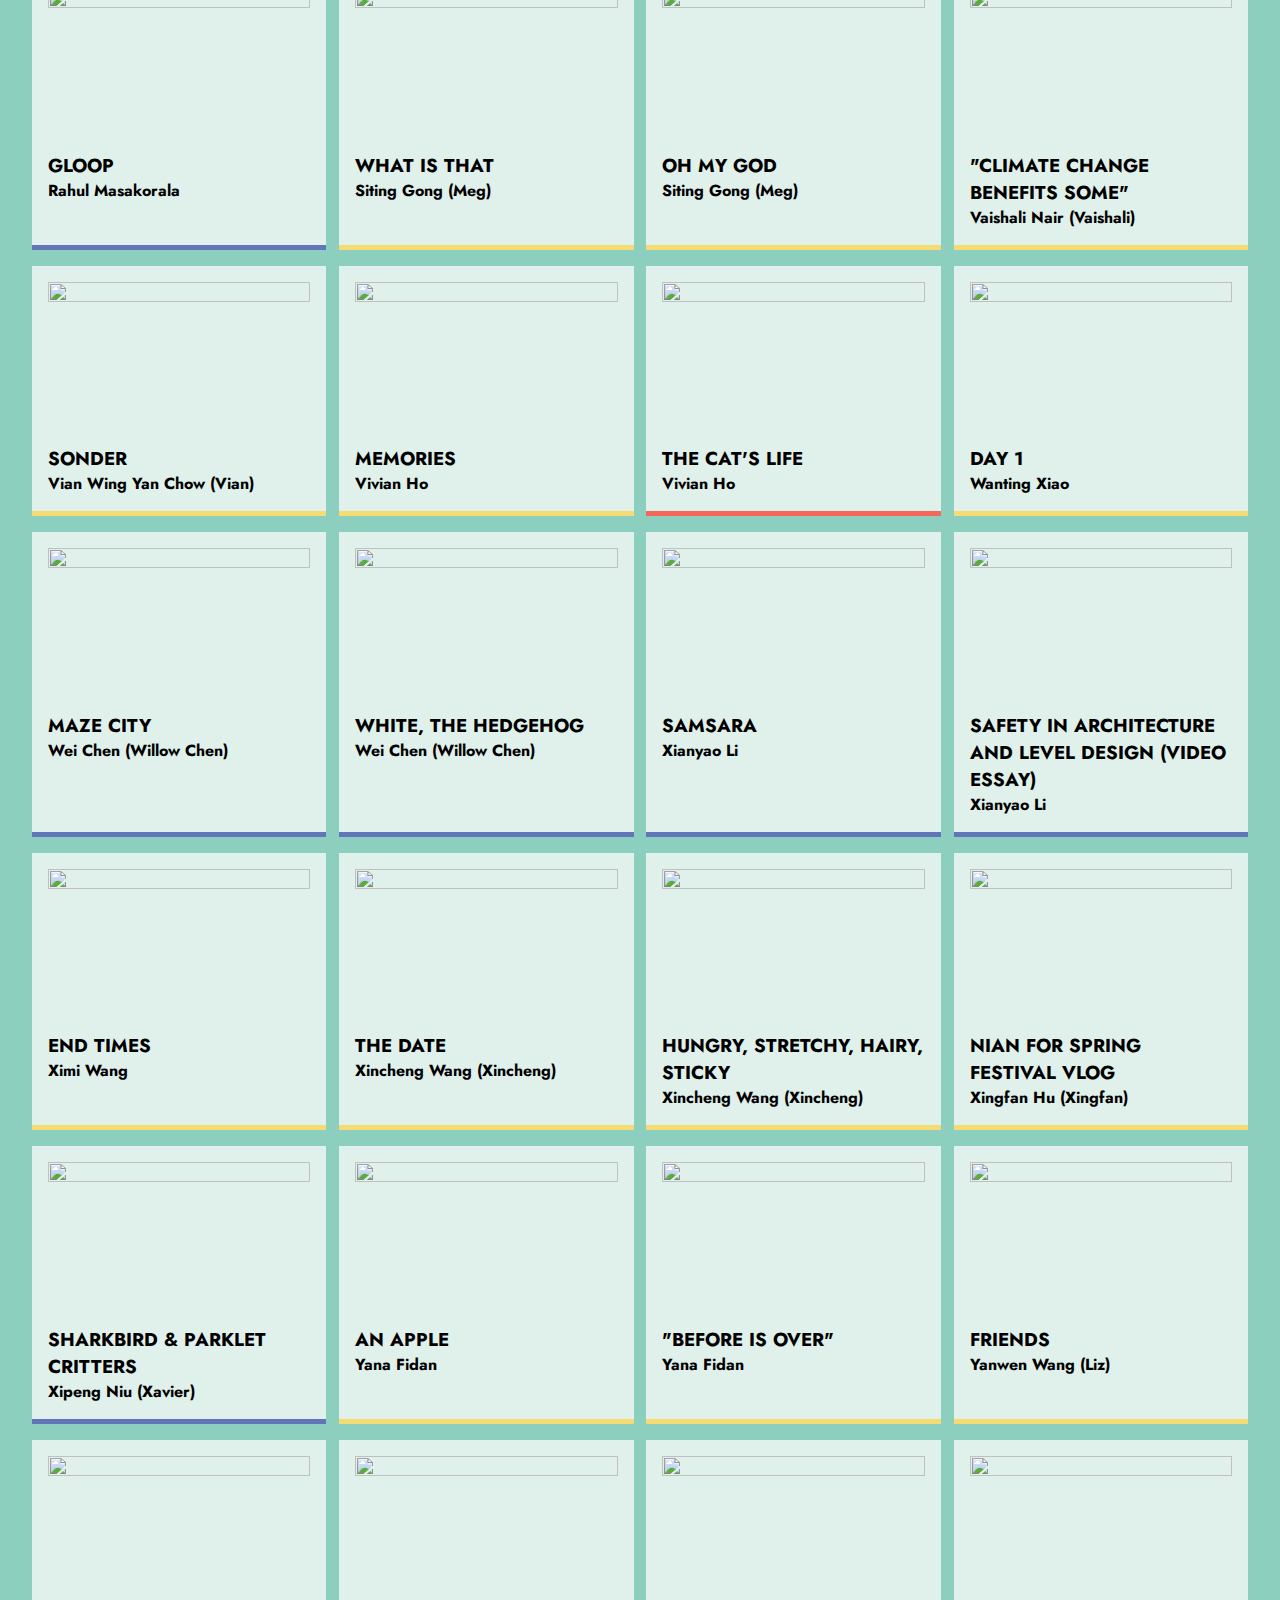
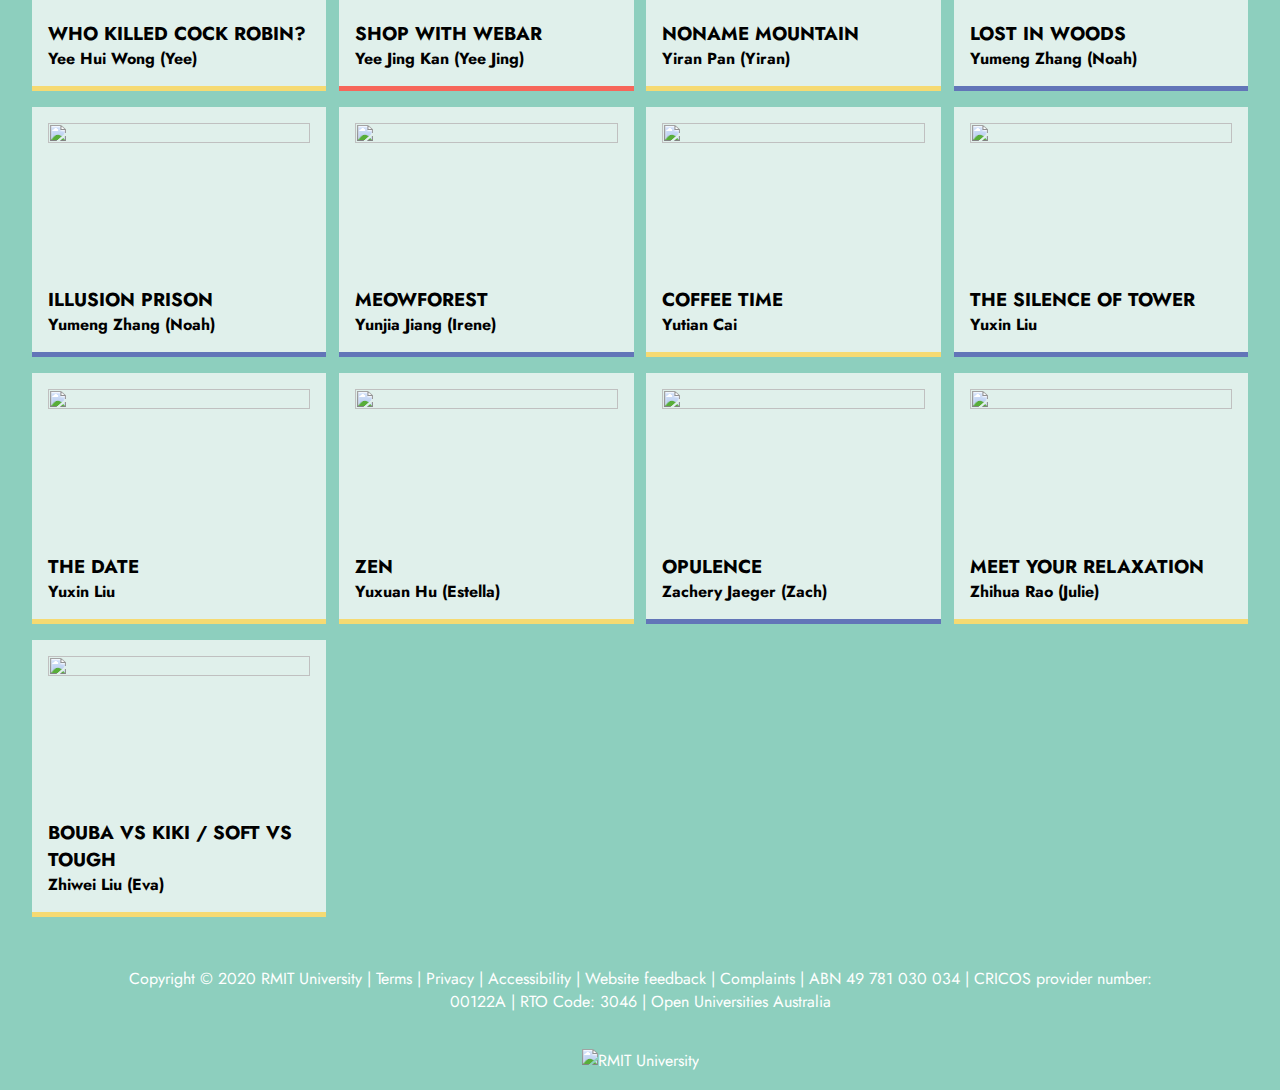
==== commit 3bddf509: "Data Correction, Two BUttons gone" ====
--- a/index.html
+++ b/index.html
@@ -60,7 +60,7 @@
       <h4>Explore the wondrous creations of the students of</h4>
       <h1>Masters of <span style="color:#F6DA72">Animation</span>, <span style="color:#6275B8">Games</span> and <span
           style="color:#F7665A">Interactivity</span></h1>
-      <a href="" id="stream-button" style="background-color:#4454c7"><span><img
+      <!-- <a href="" id="stream-button" style="background-color:#4454c7"><span><img
             src="https://static1.squarespace.com/static/5f641f58c0c0c9743de8d1ff/t/635cad51ad70df3f1cccb904/1667018065309/discord.png"></span>Watch
         Stream @ Discord</a>
       <a href="" id="stream-button" style="background-color: #5560de;"><span><img
@@ -71,7 +71,7 @@
           id="stream-button" style="background-color: #F69B86;"><span><img
               src="https://static1.squarespace.com/static/5f641f58c0c0c9743de8d1ff/t/635cb3e56d550e3cad596cf9/1667019749816/ar.png"></span>Engage
           AR!</a>
-      </span>
+      </span> -->
     </div>
 
     <div><iframe src="https://app.vectary.com/p/1PBHY1awOK2ywsO1yQxTCo" frameborder="0" width="100%" height="400"
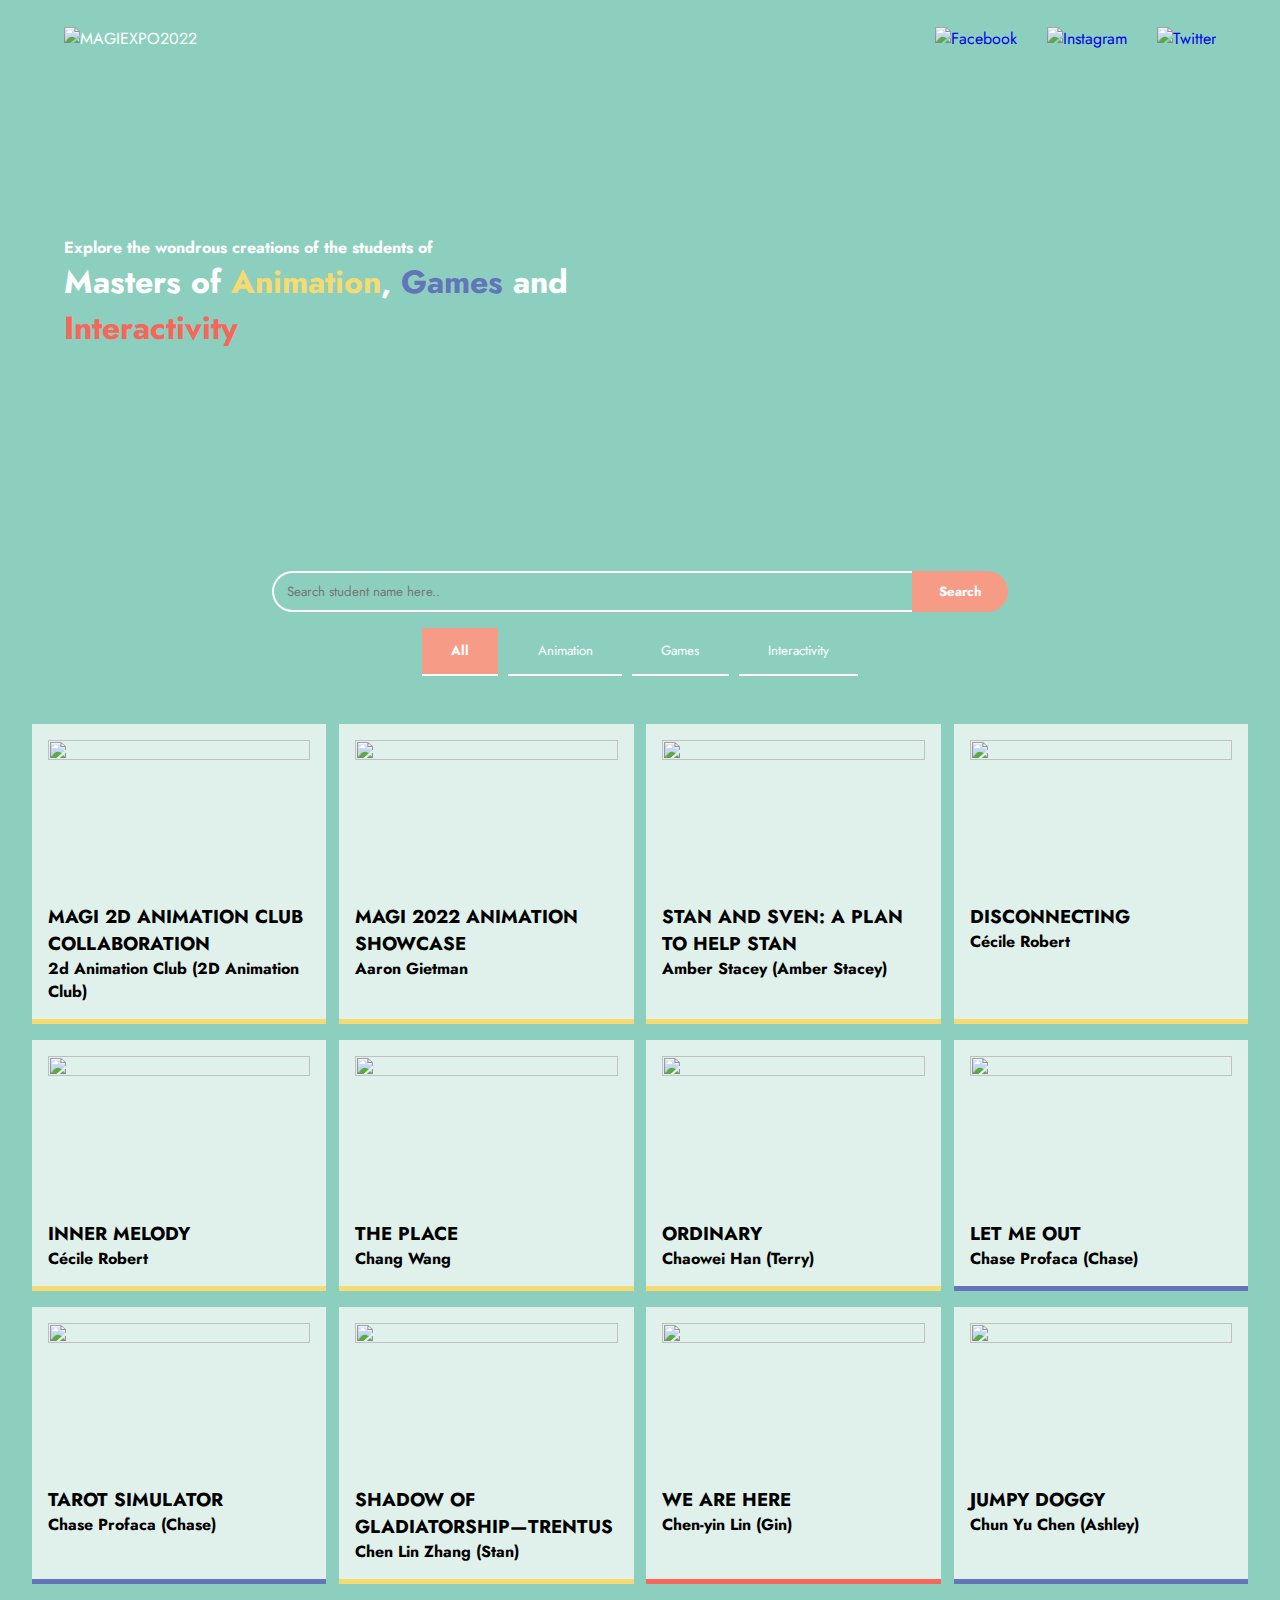
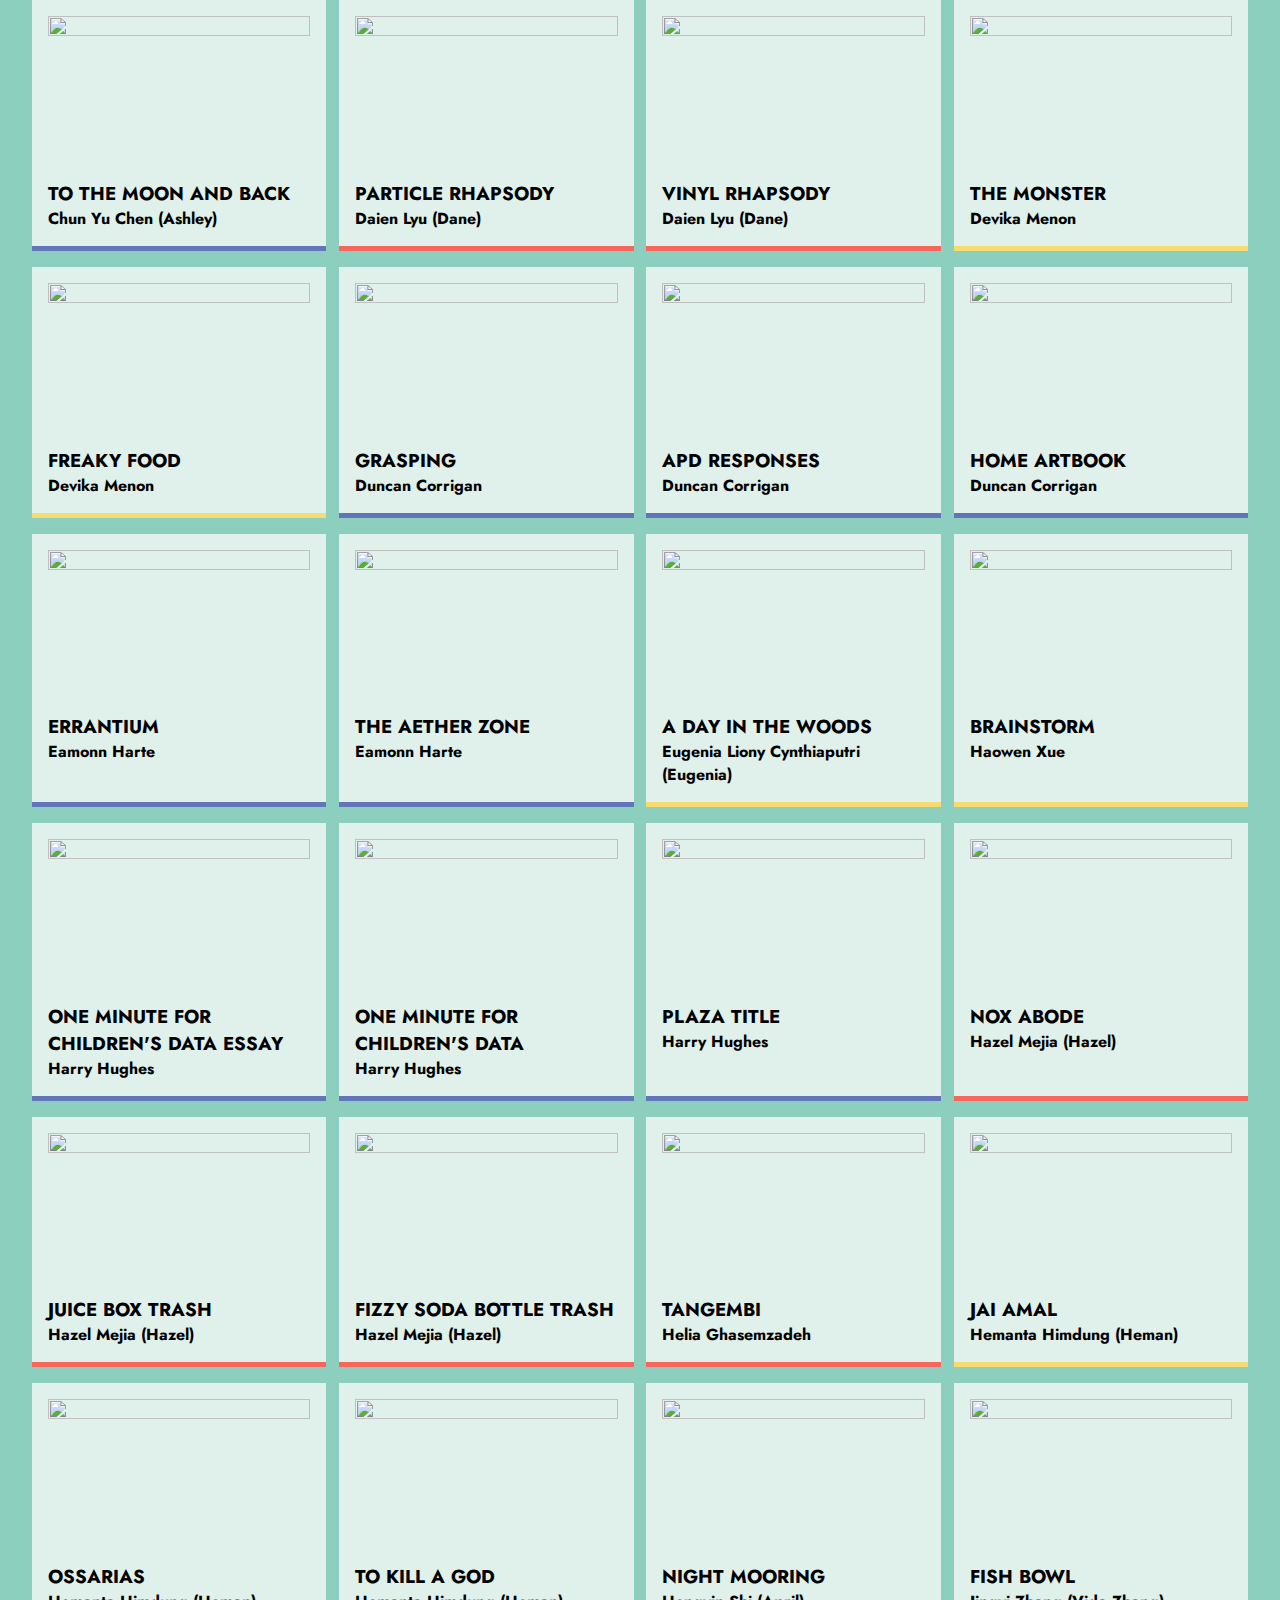
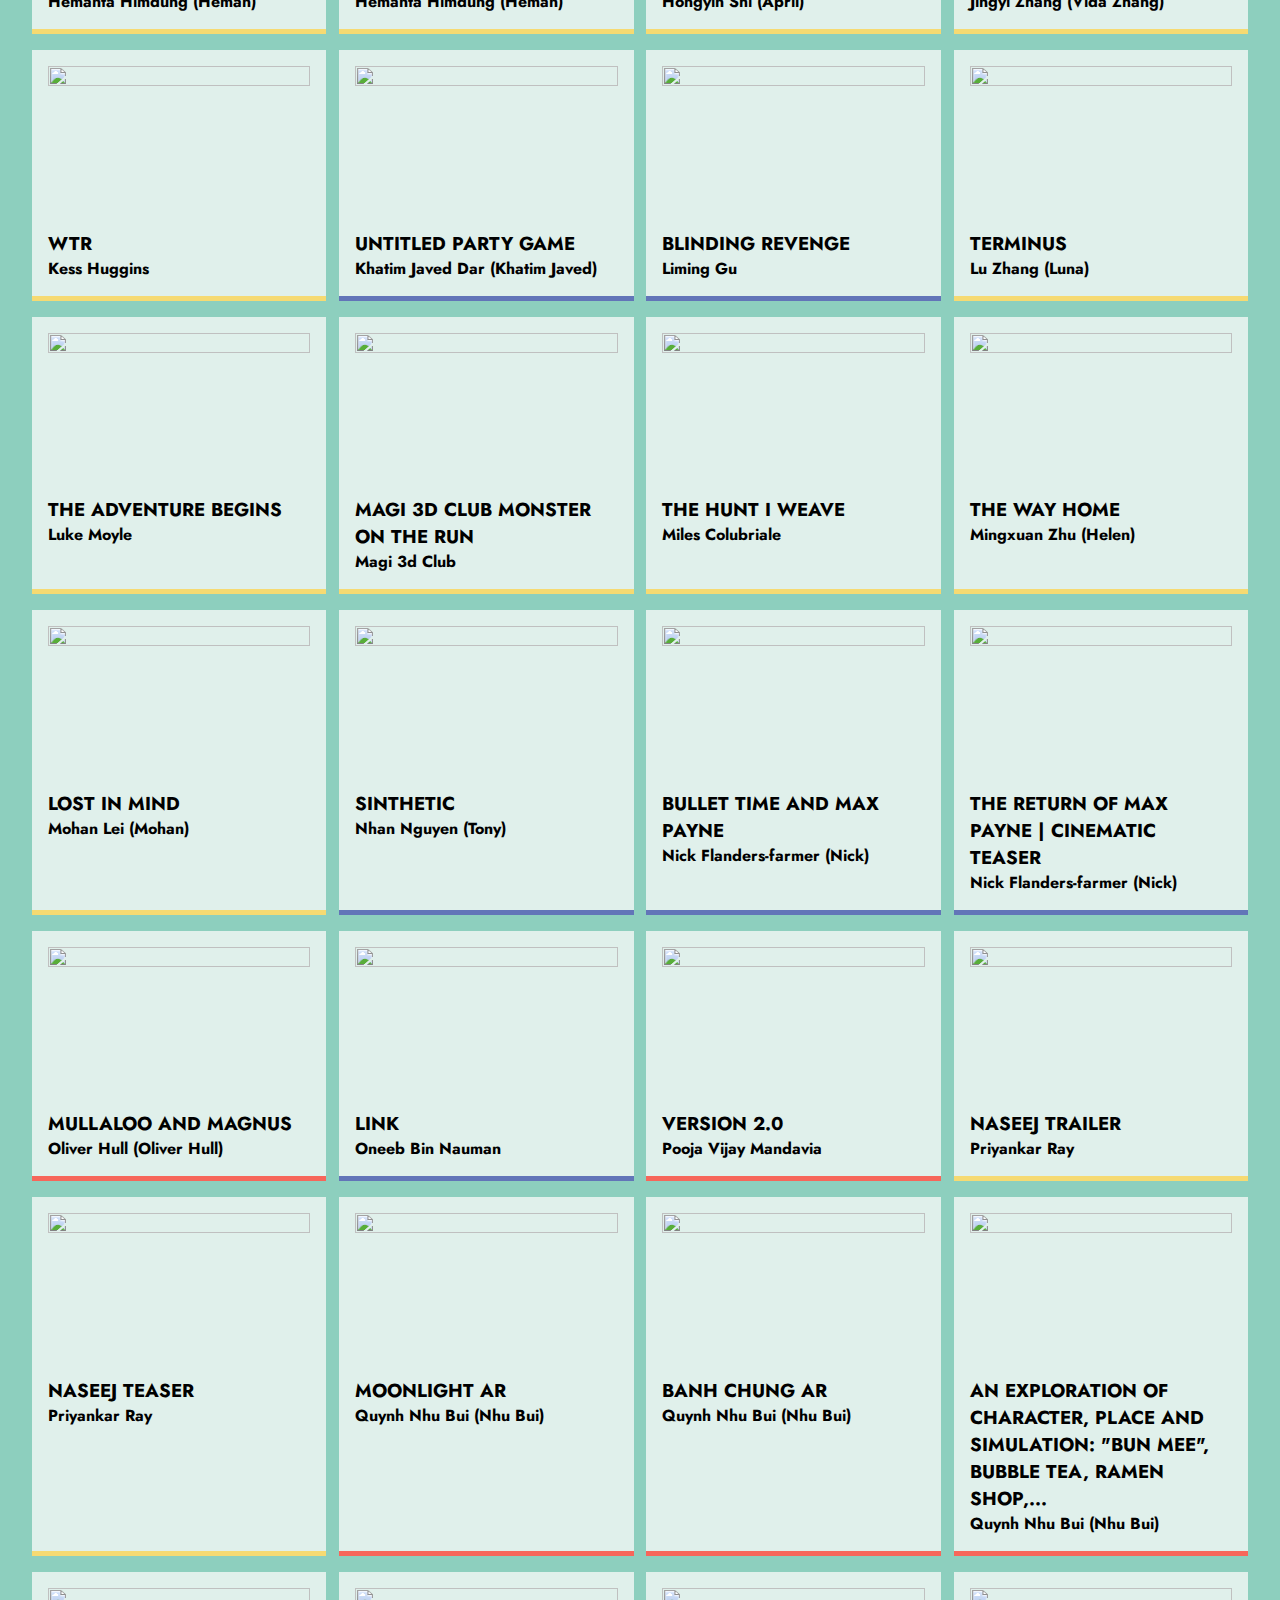
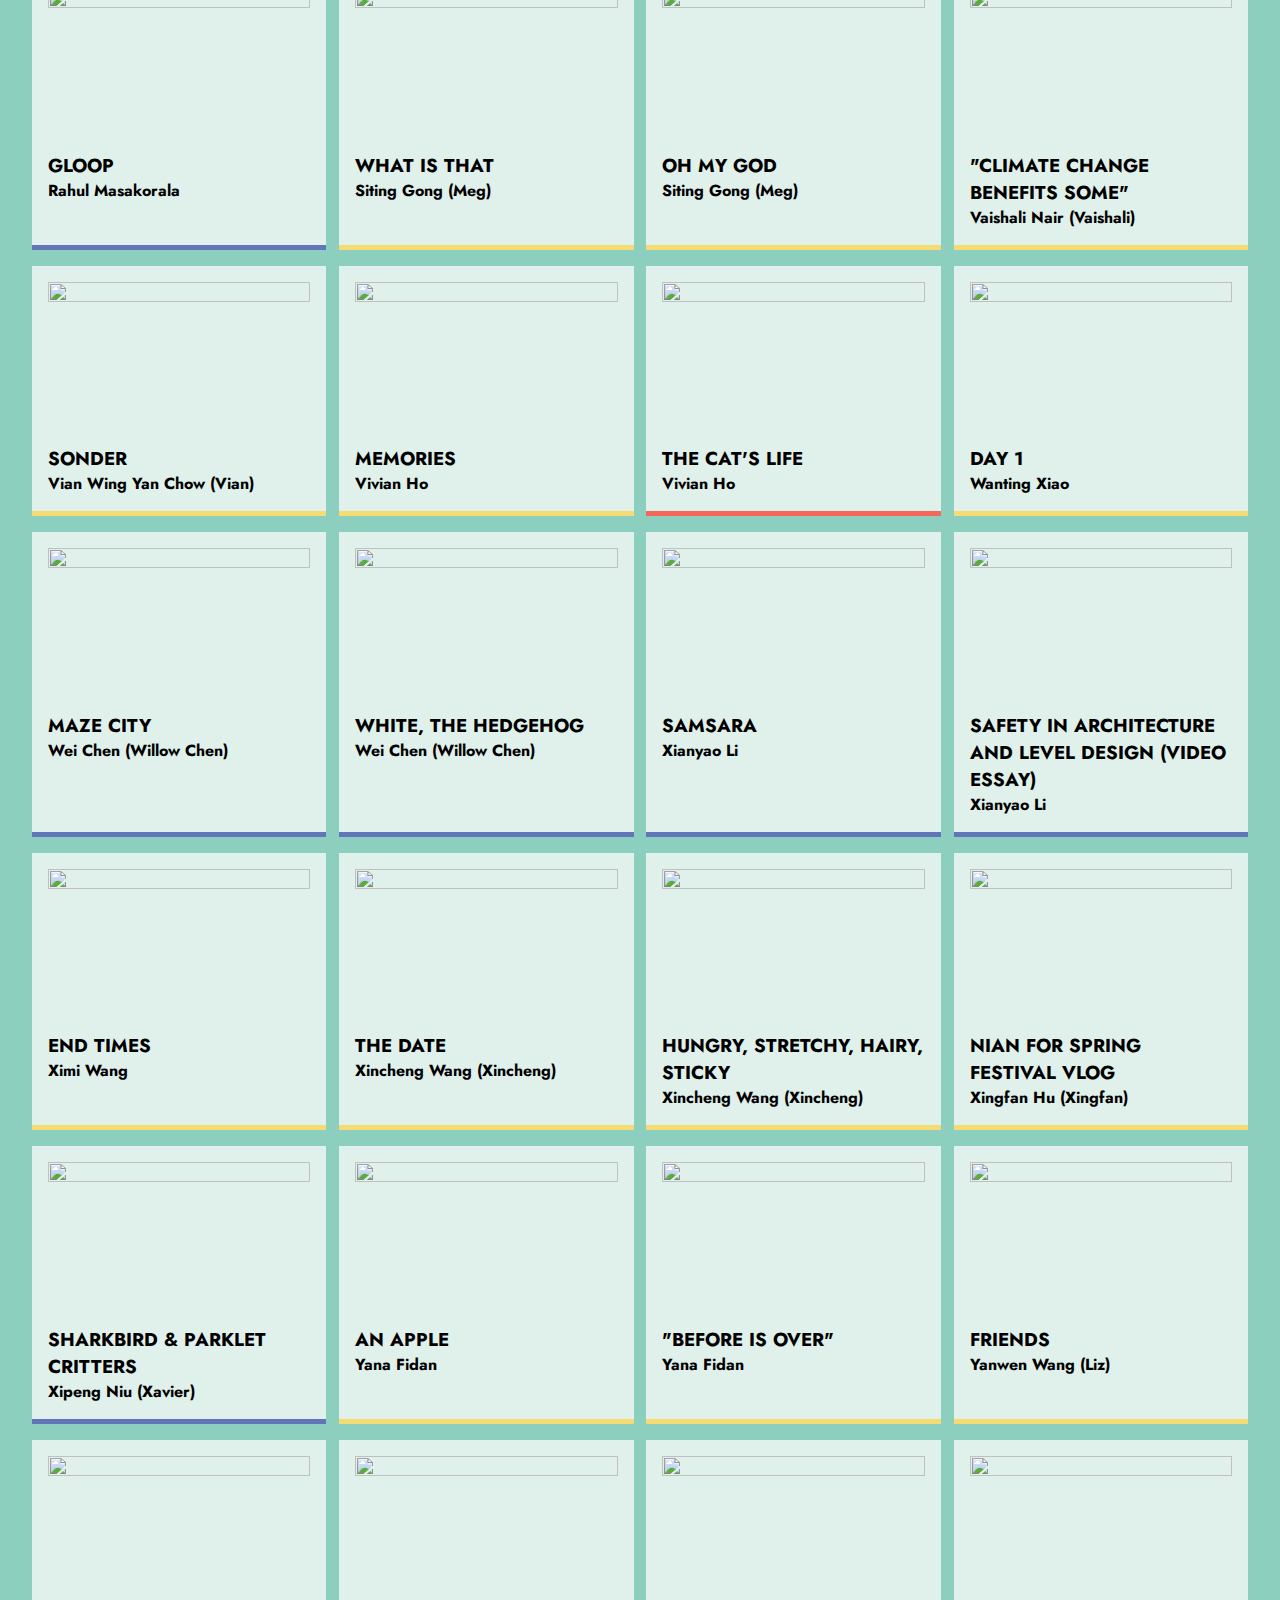
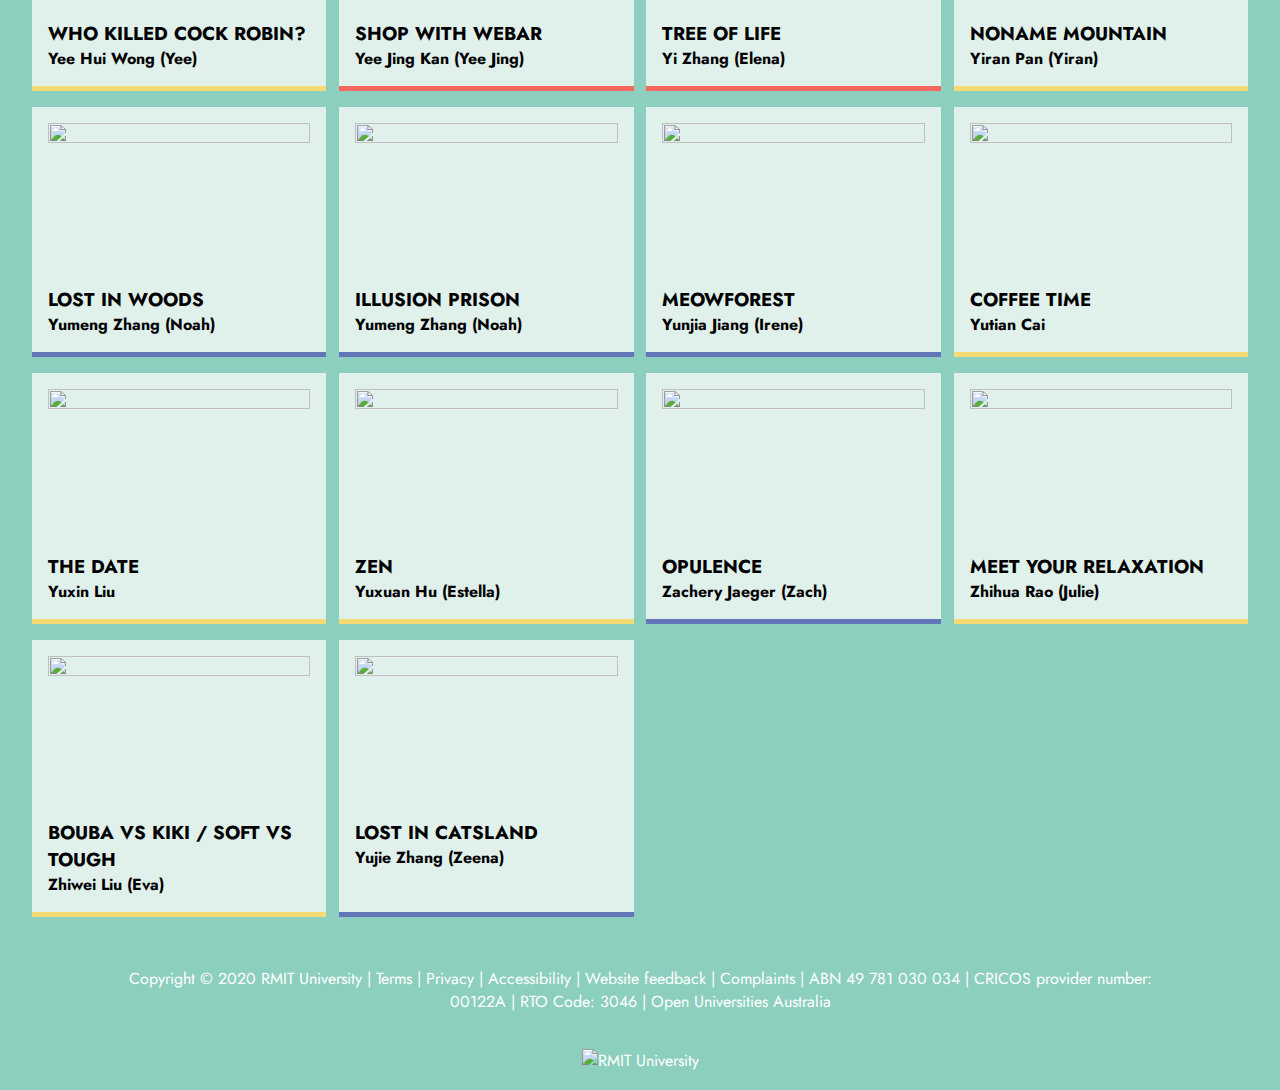
==== commit 12e03b25: "preloader for mobile is back" ====
--- a/index.html
+++ b/index.html
@@ -625,6 +625,7 @@
       body.classList.remove('active')
     }
   </script>
+
 </body>
 
 </html>--- a/style.css
+++ b/style.css
@@ -517,6 +517,7 @@
   
   .card {
     margin-top: 1em;
+    cursor: pointer;
   }
 
   #works {
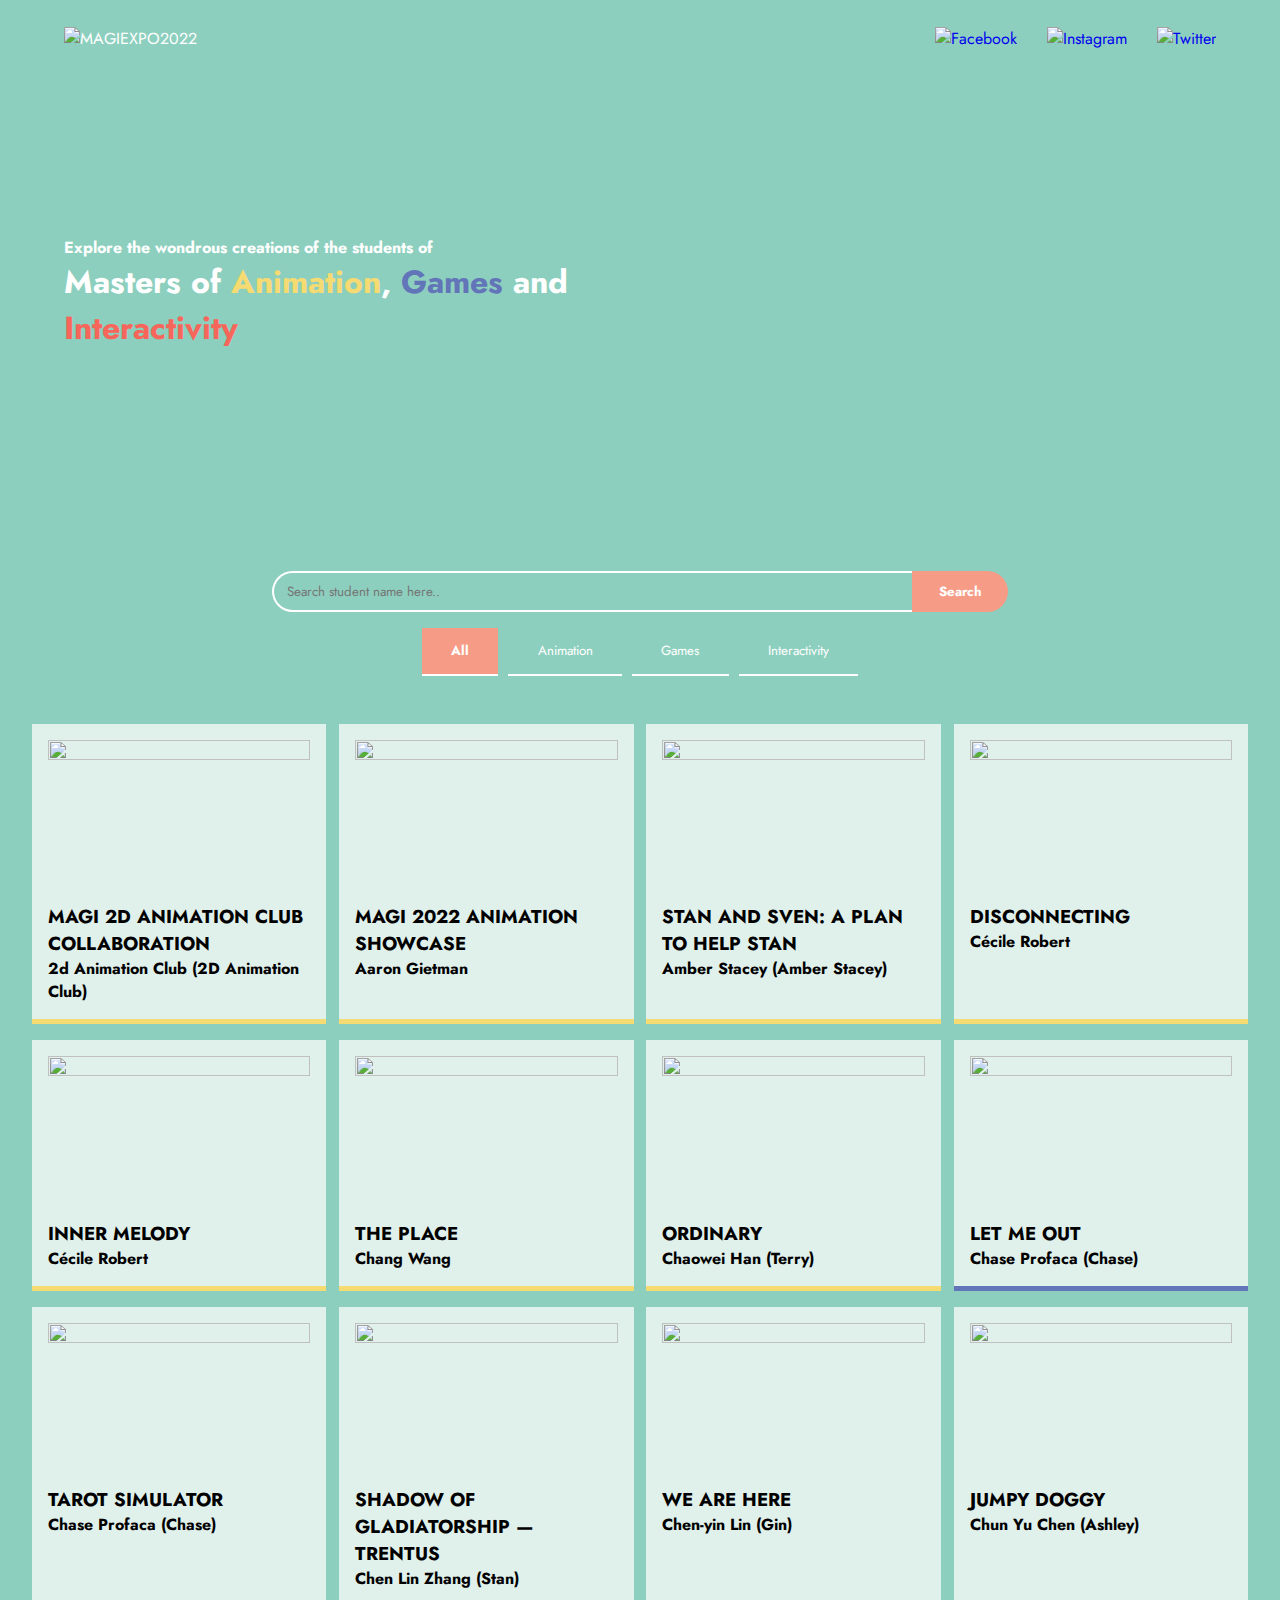
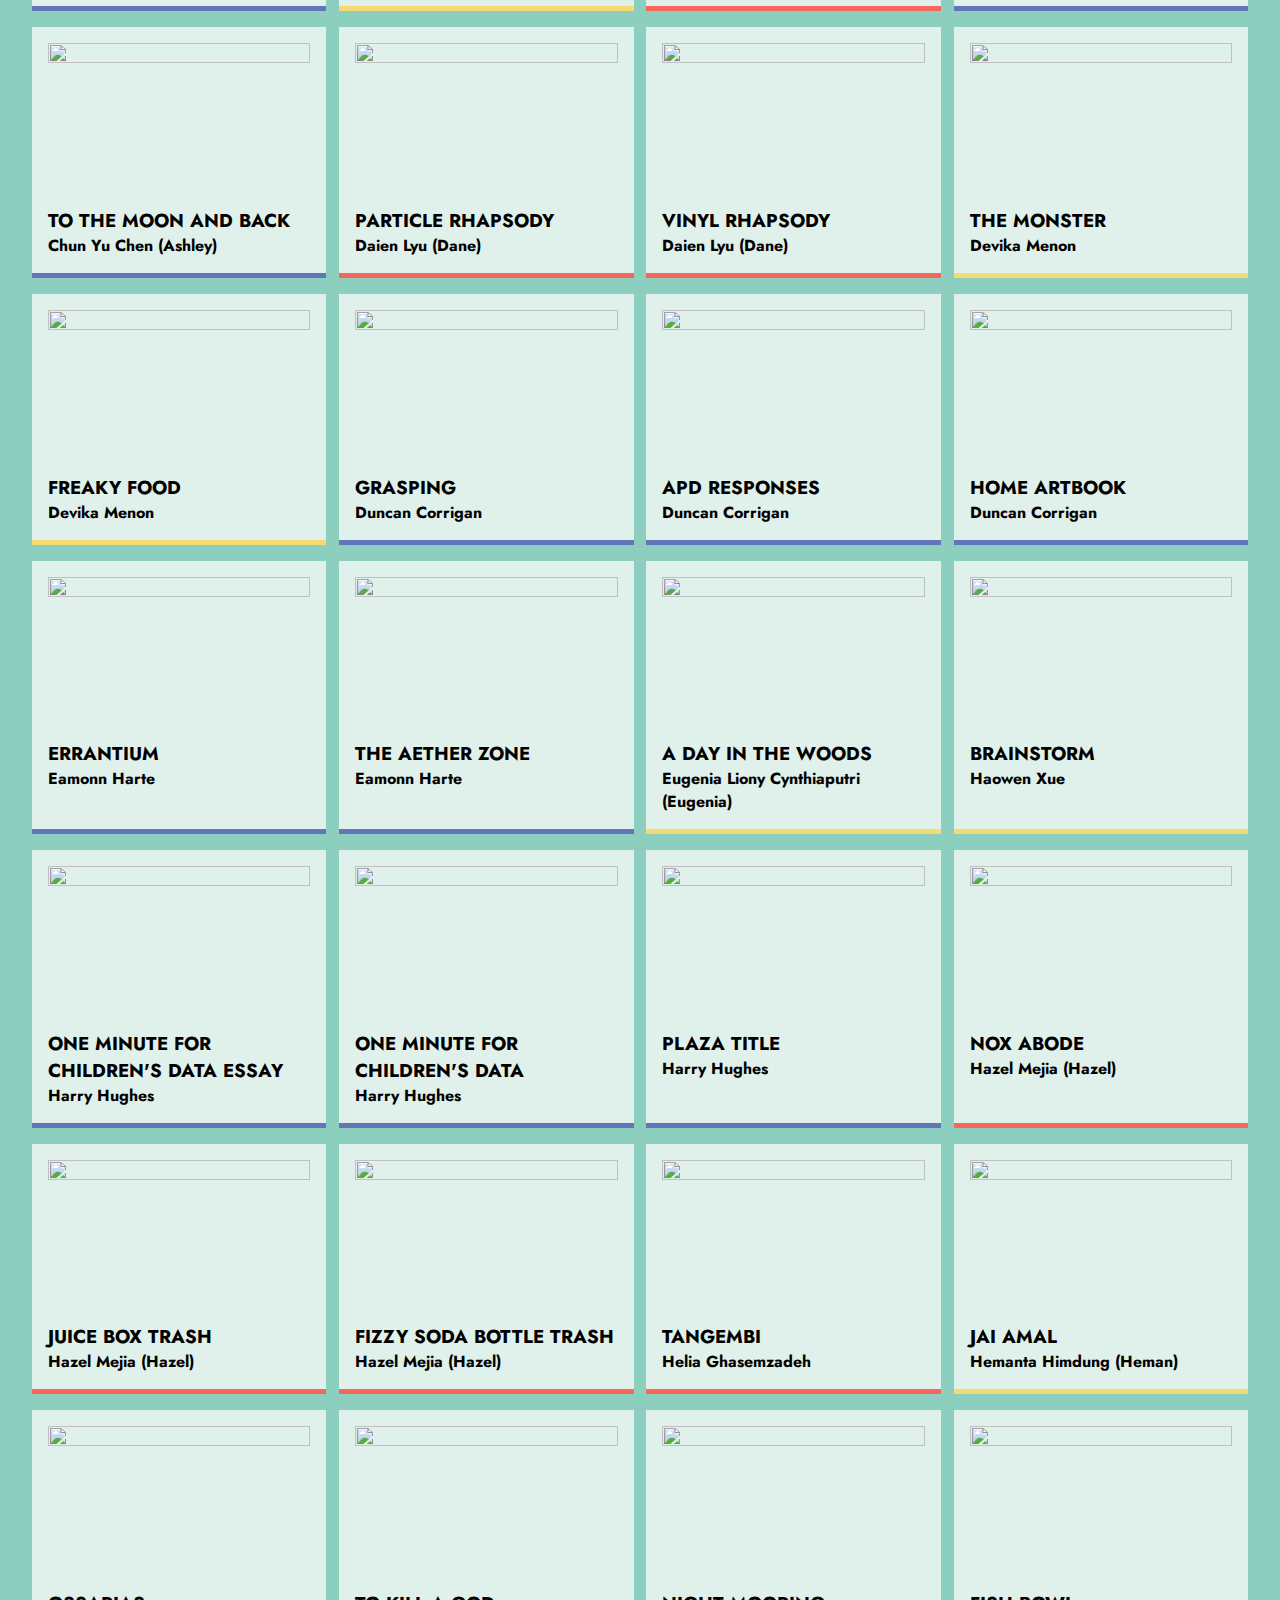
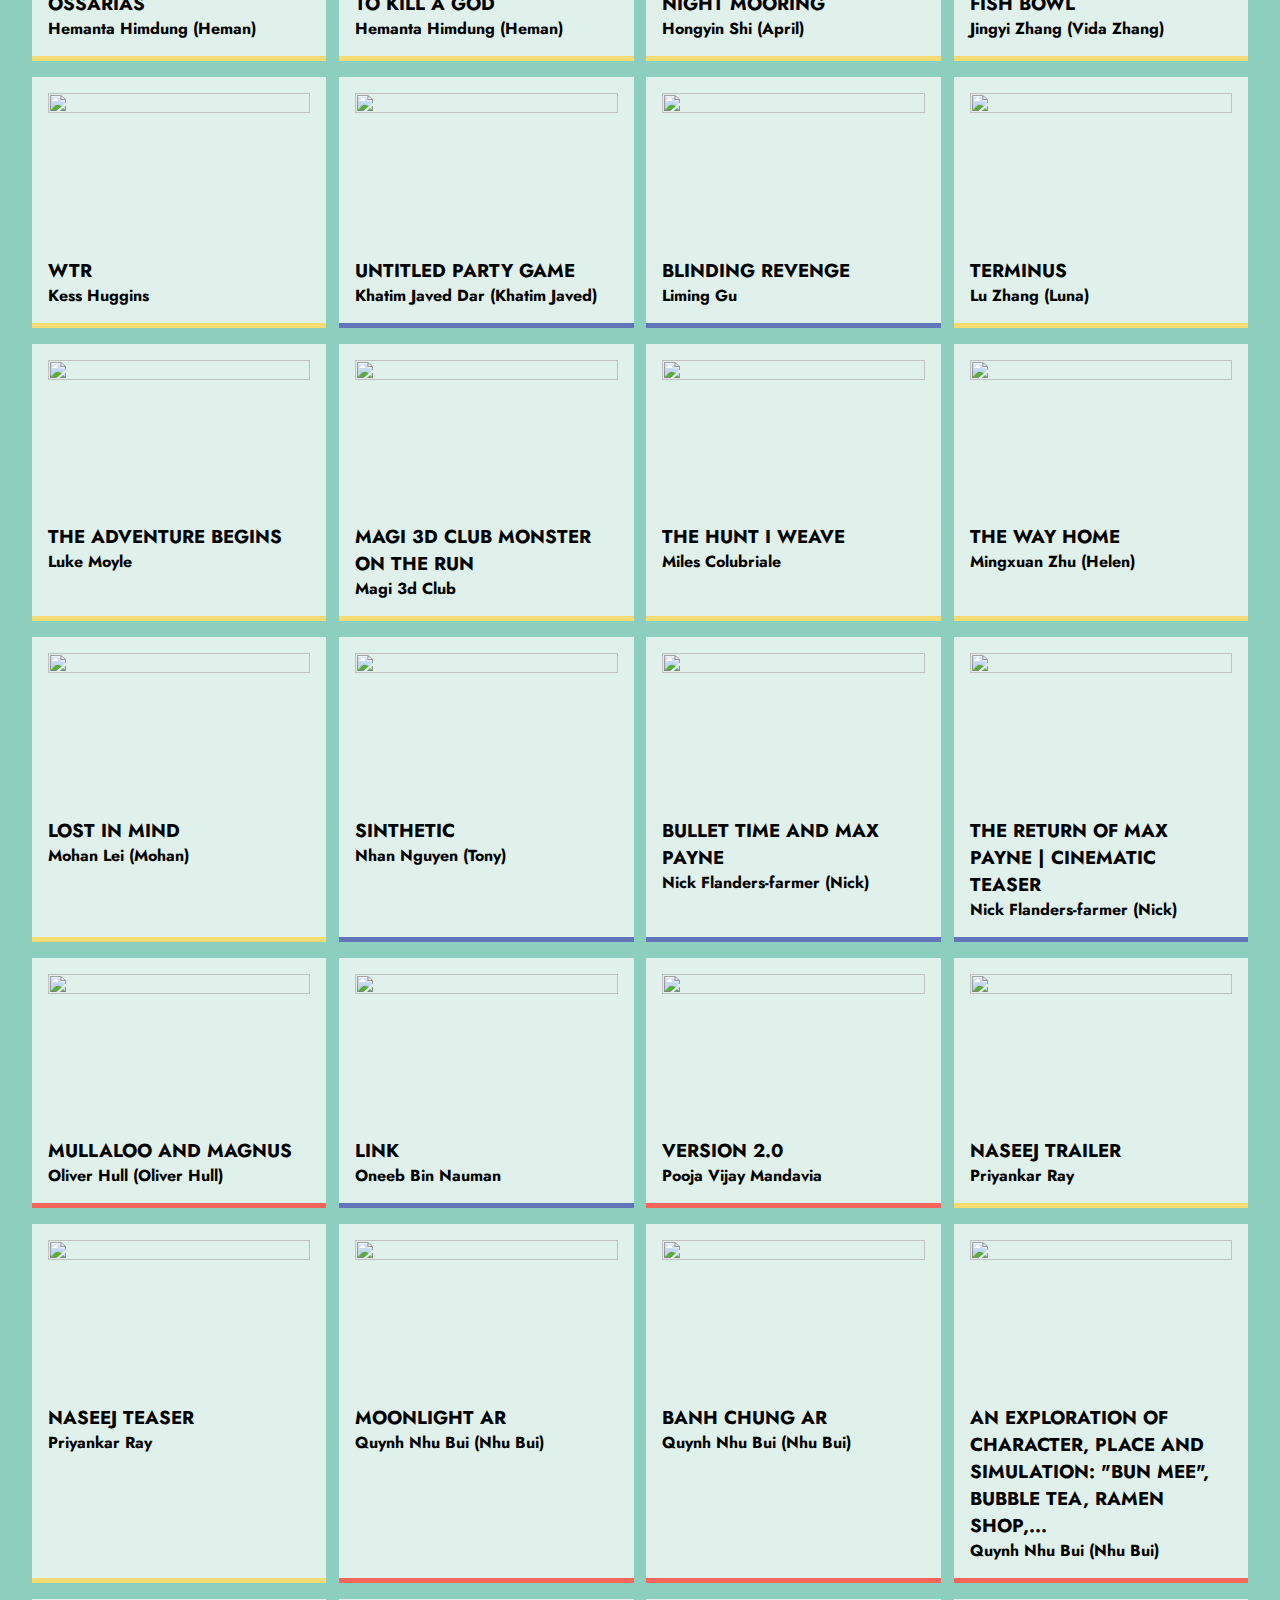
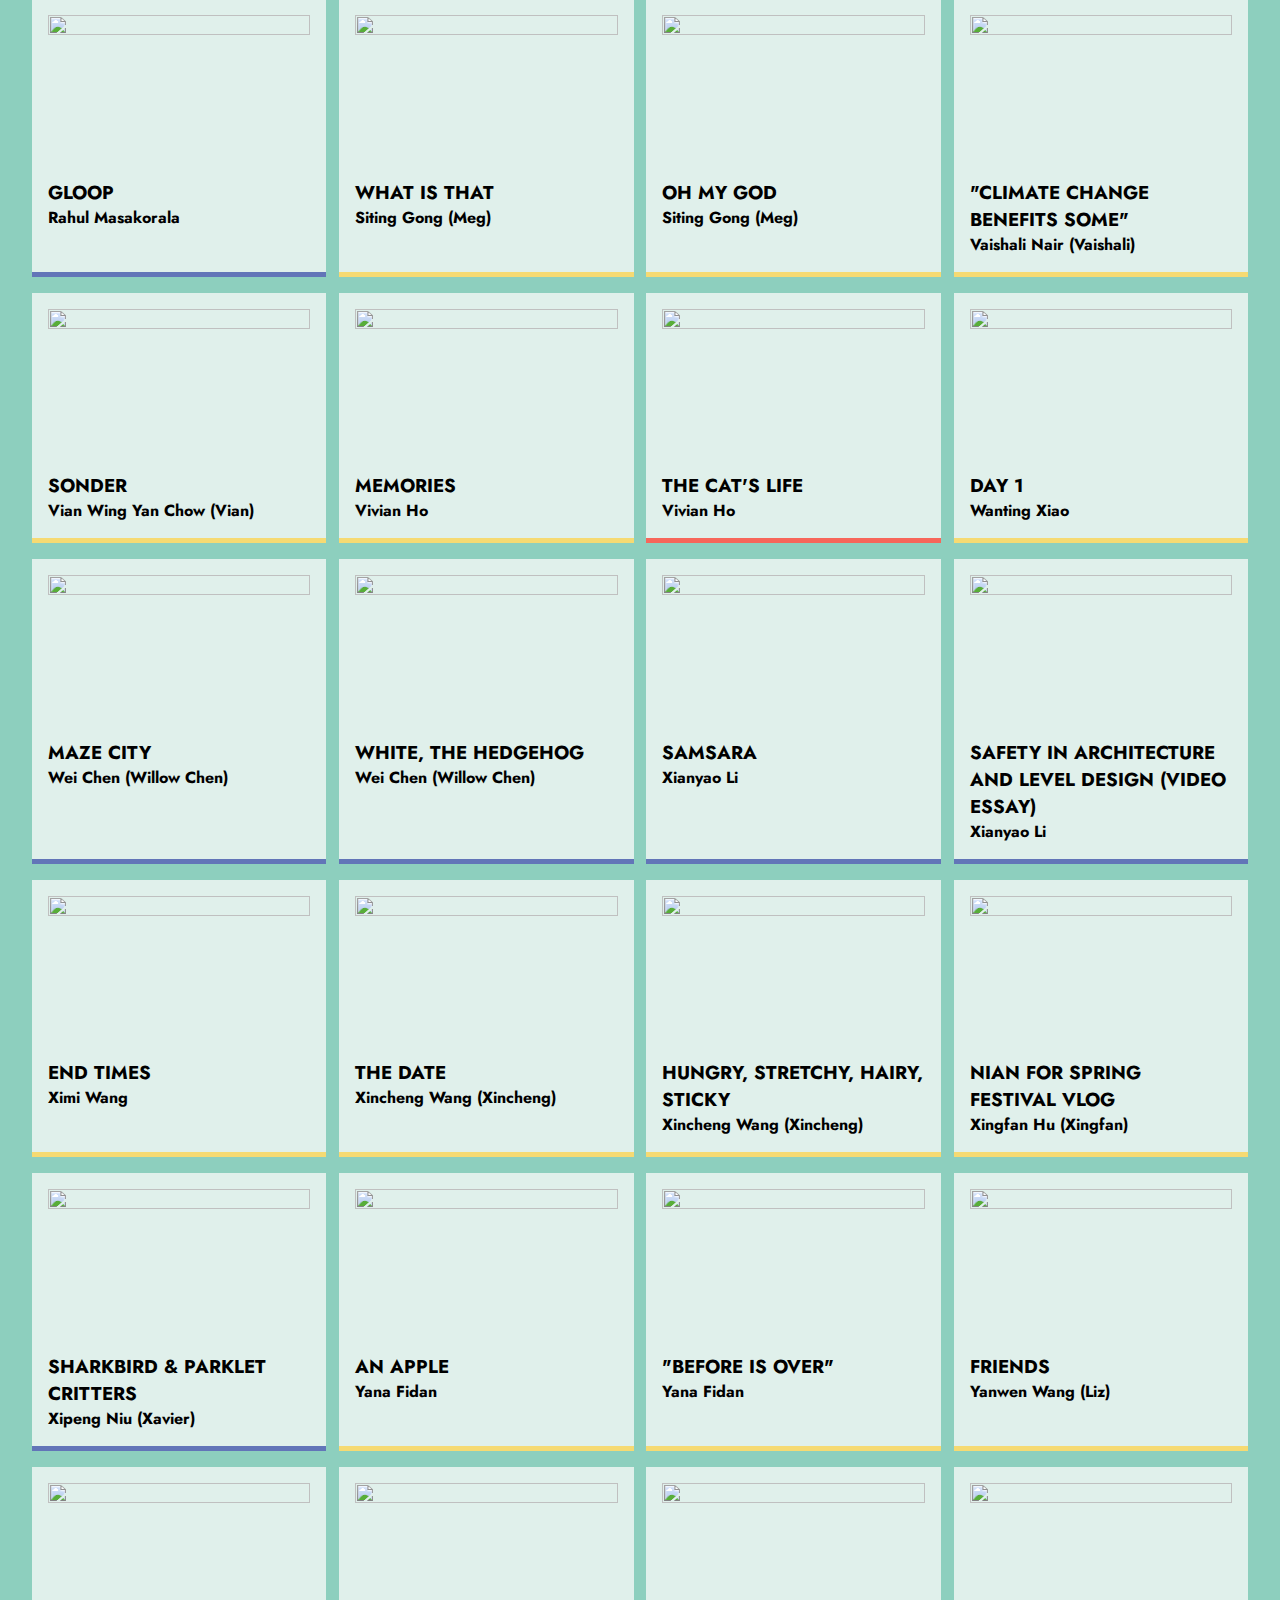
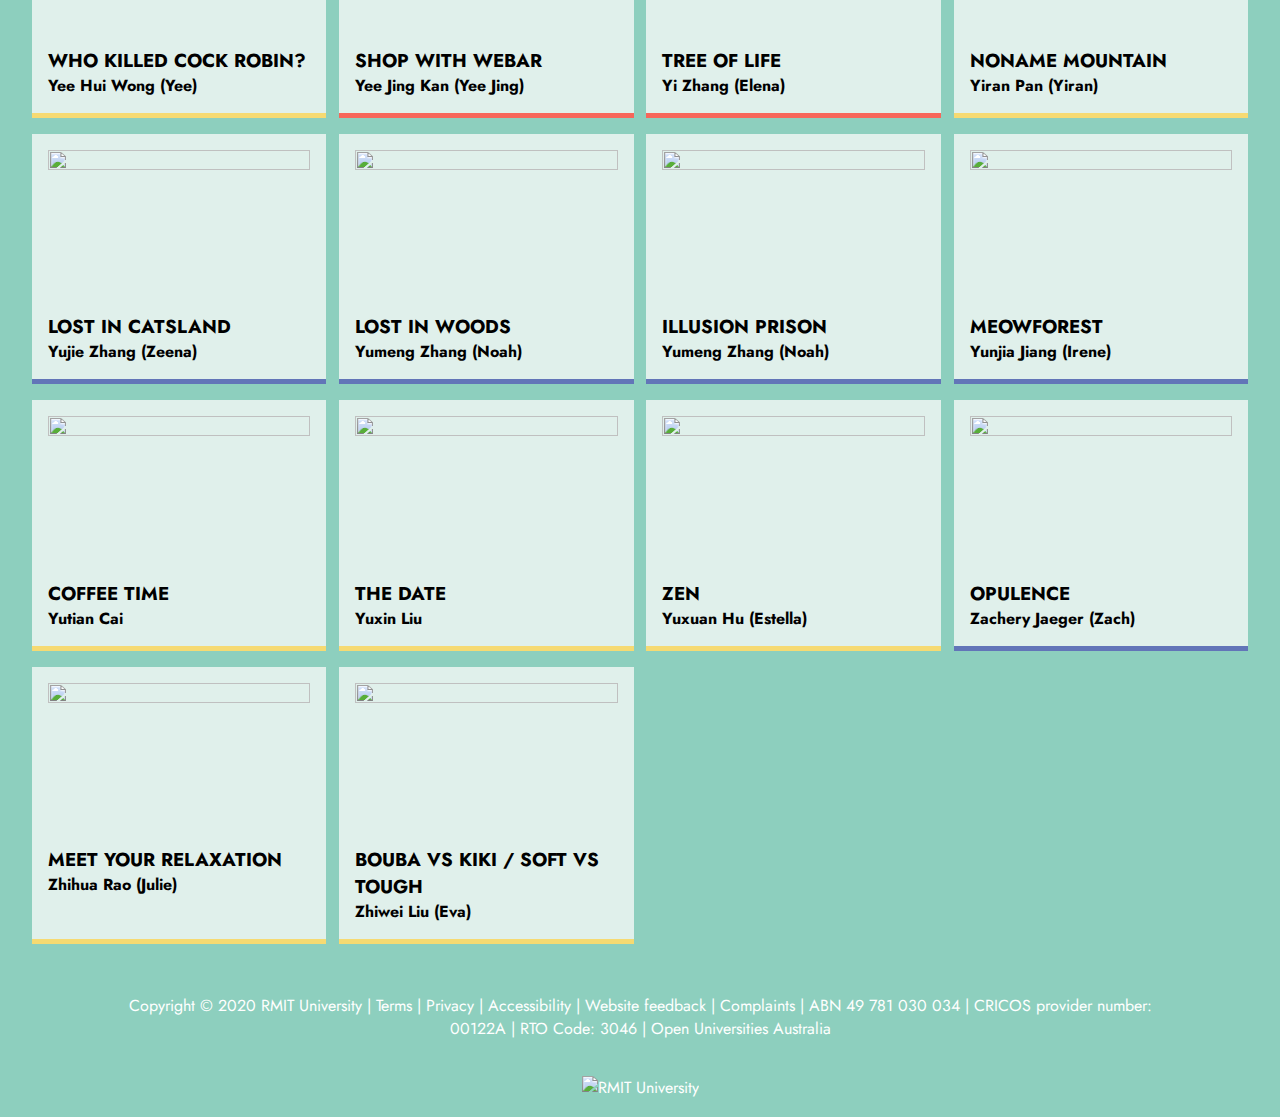
==== commit 147e5524: "Intersection Observer Test" ====
--- a/index.html
+++ b/index.html
@@ -106,7 +106,7 @@
       </button> -->
     </section>
 
-    <section class="work-container" onload="myfunction()">
+    <section class="work-container">
       <div id="works"></div>
     </section>
   </div>
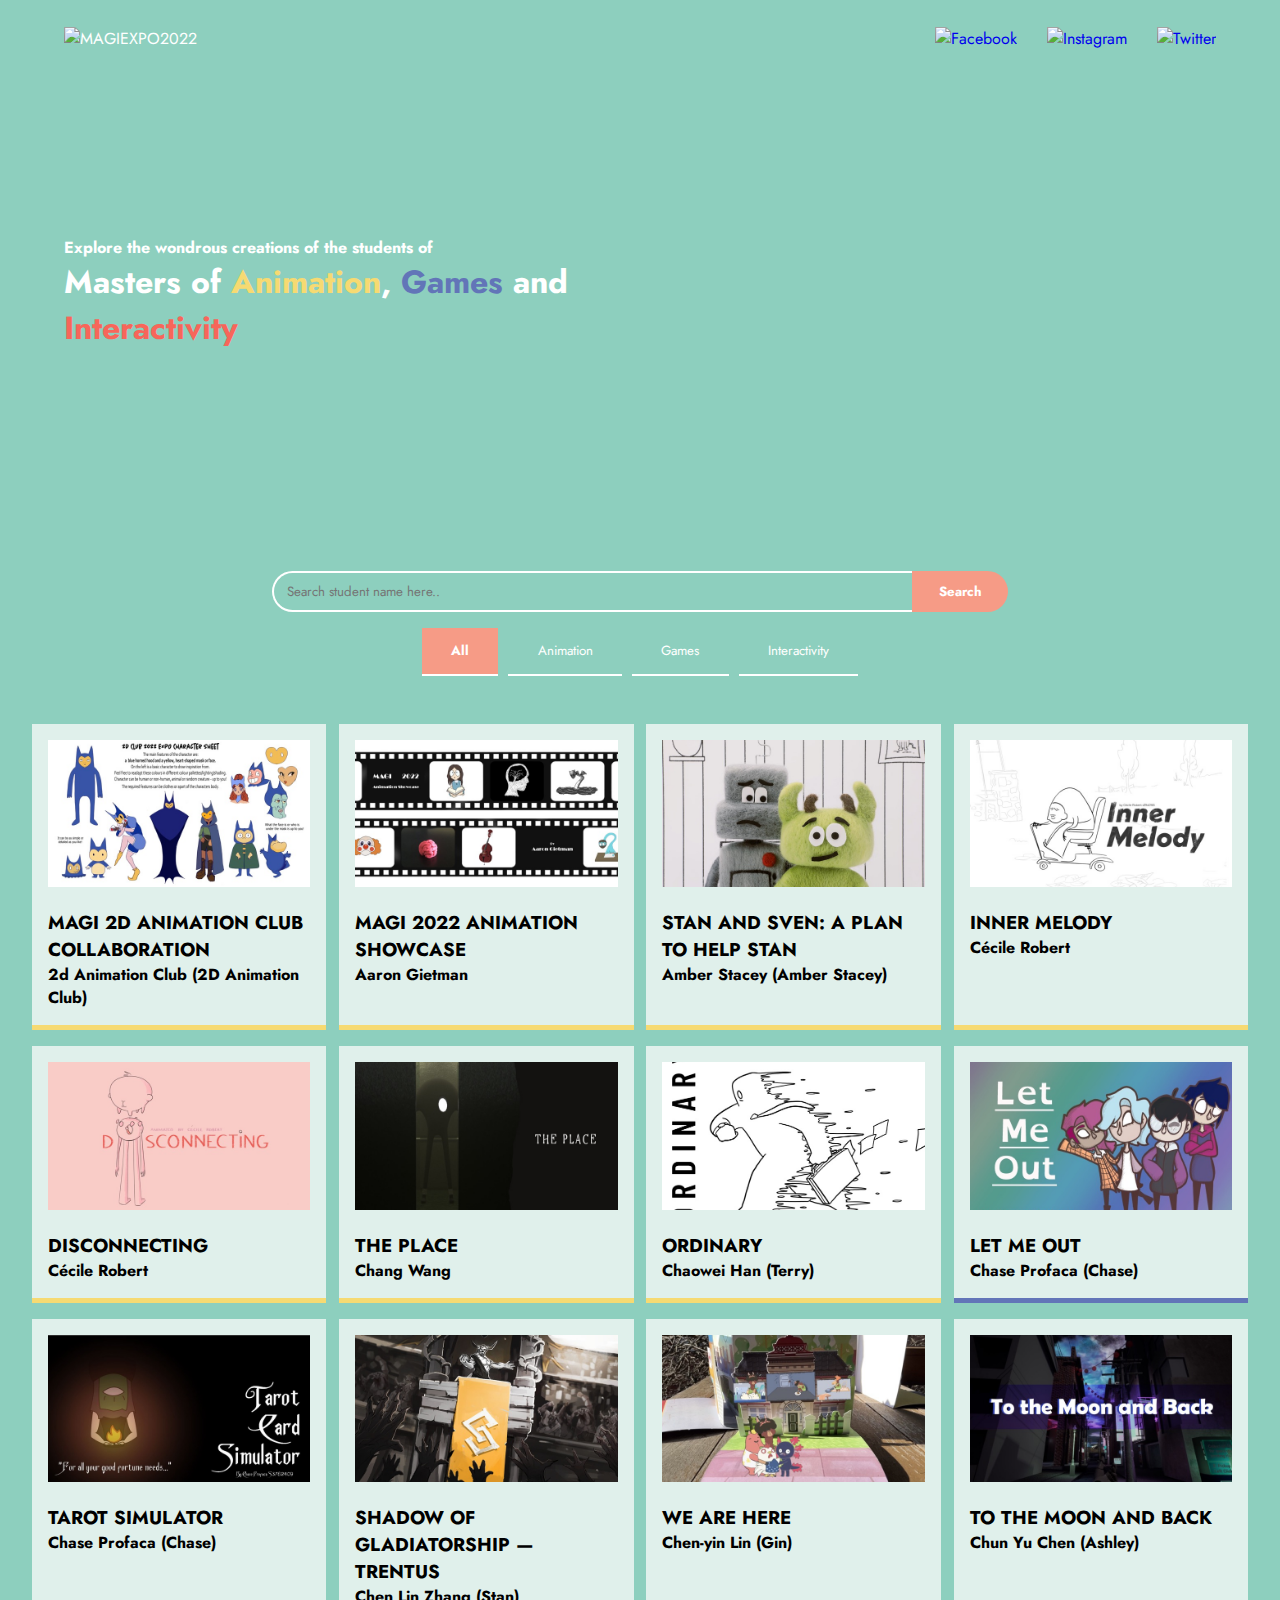
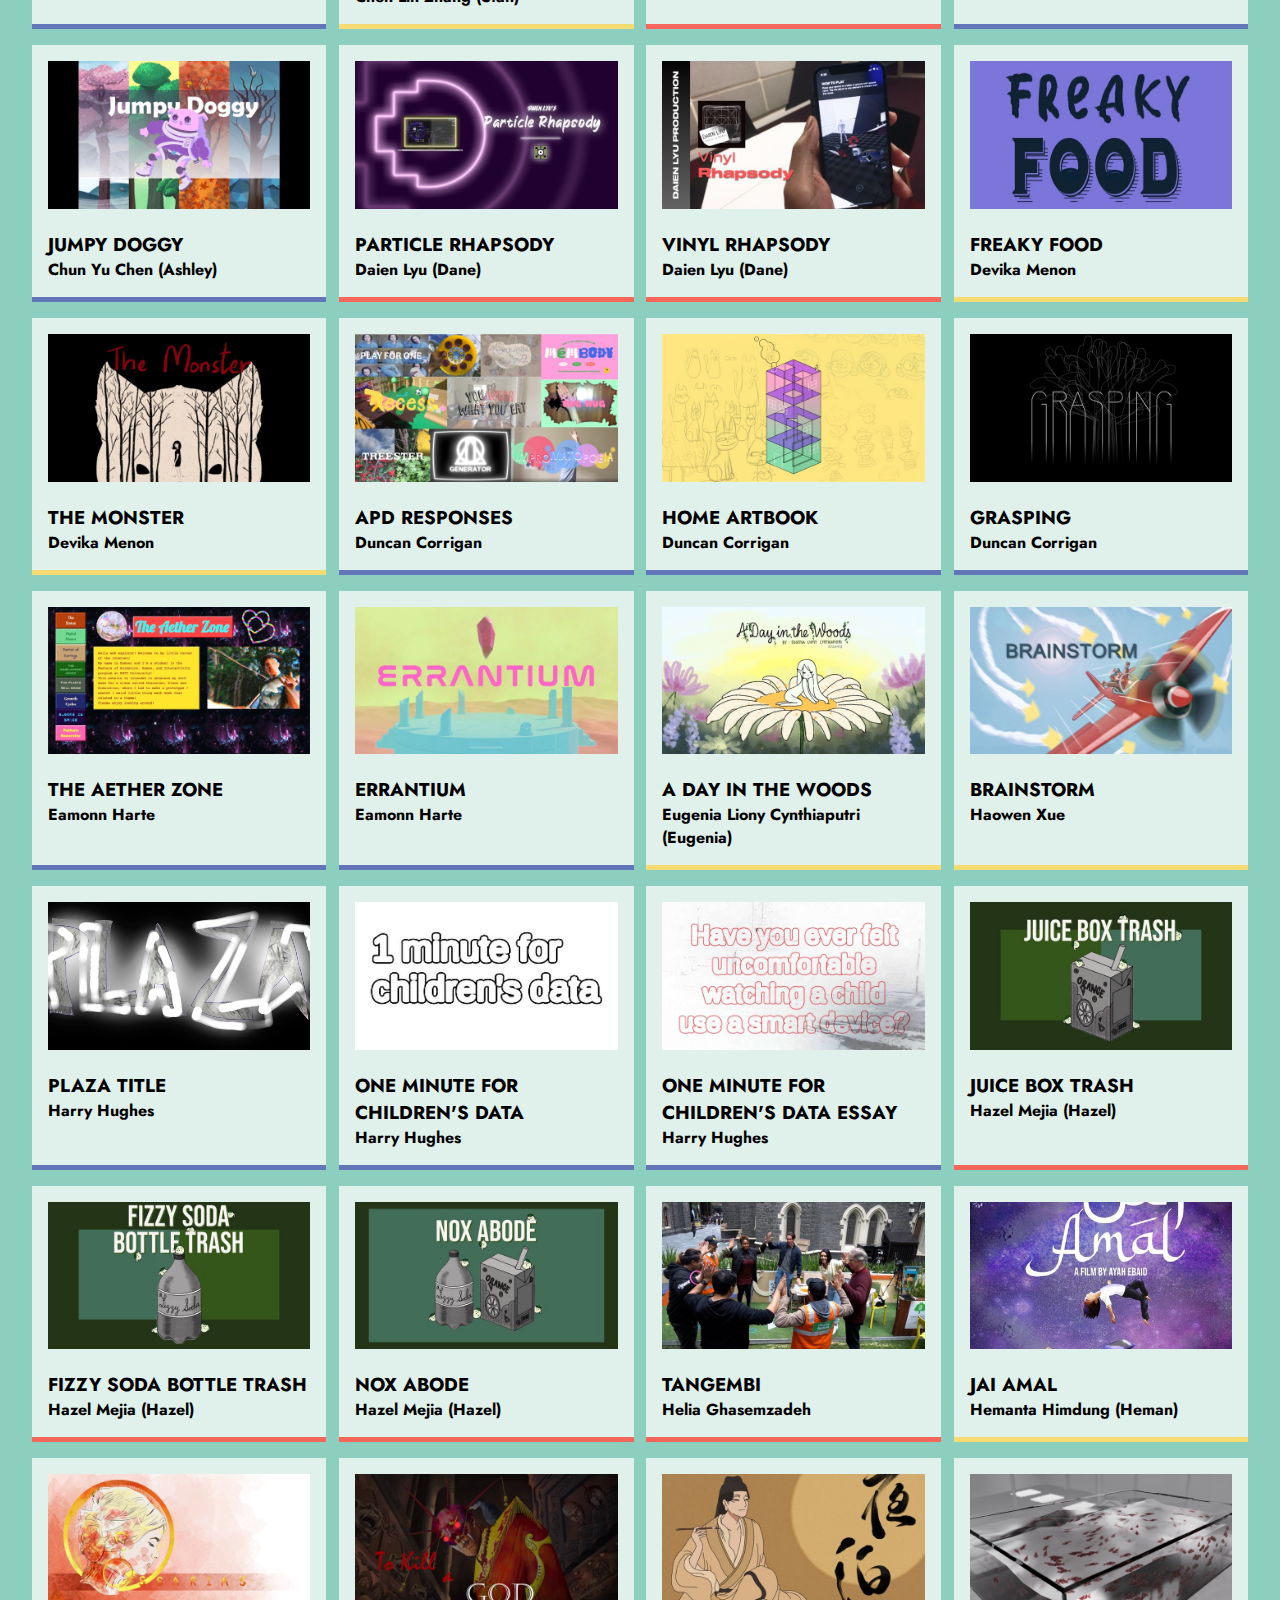
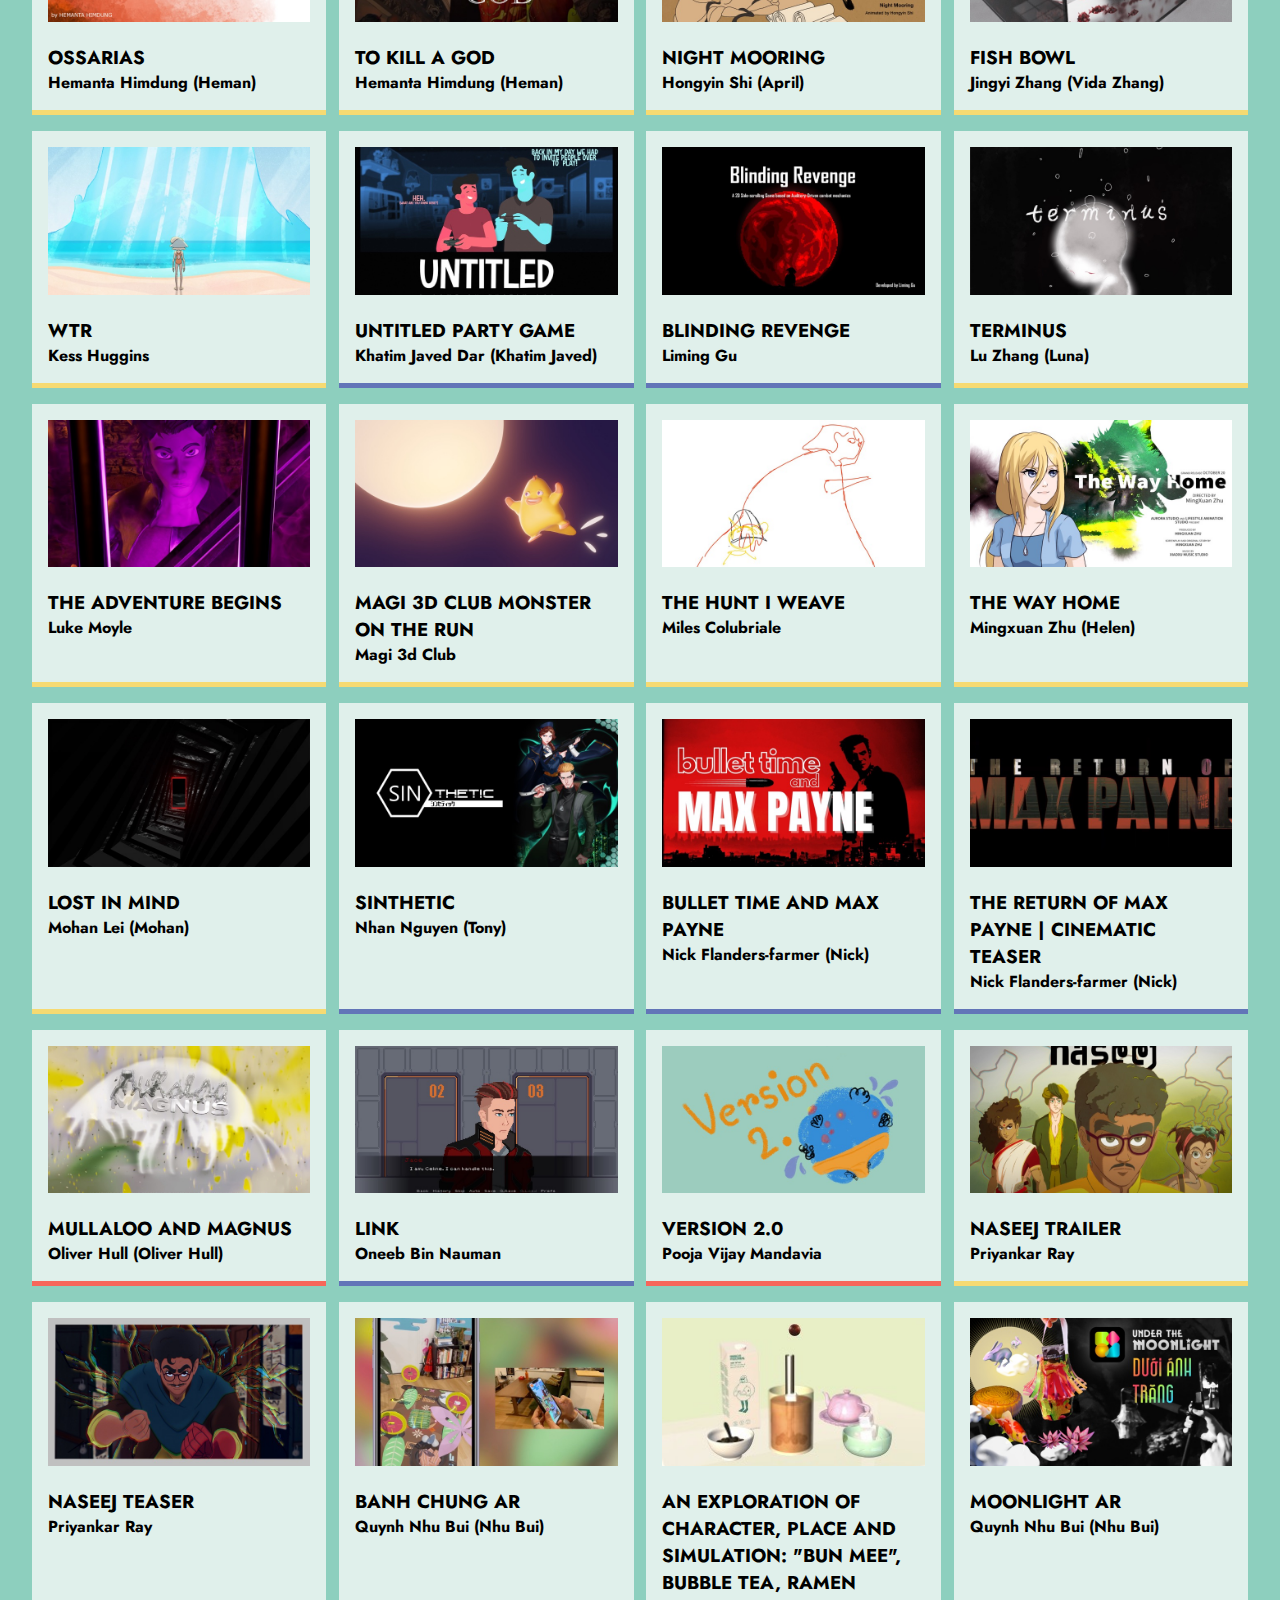
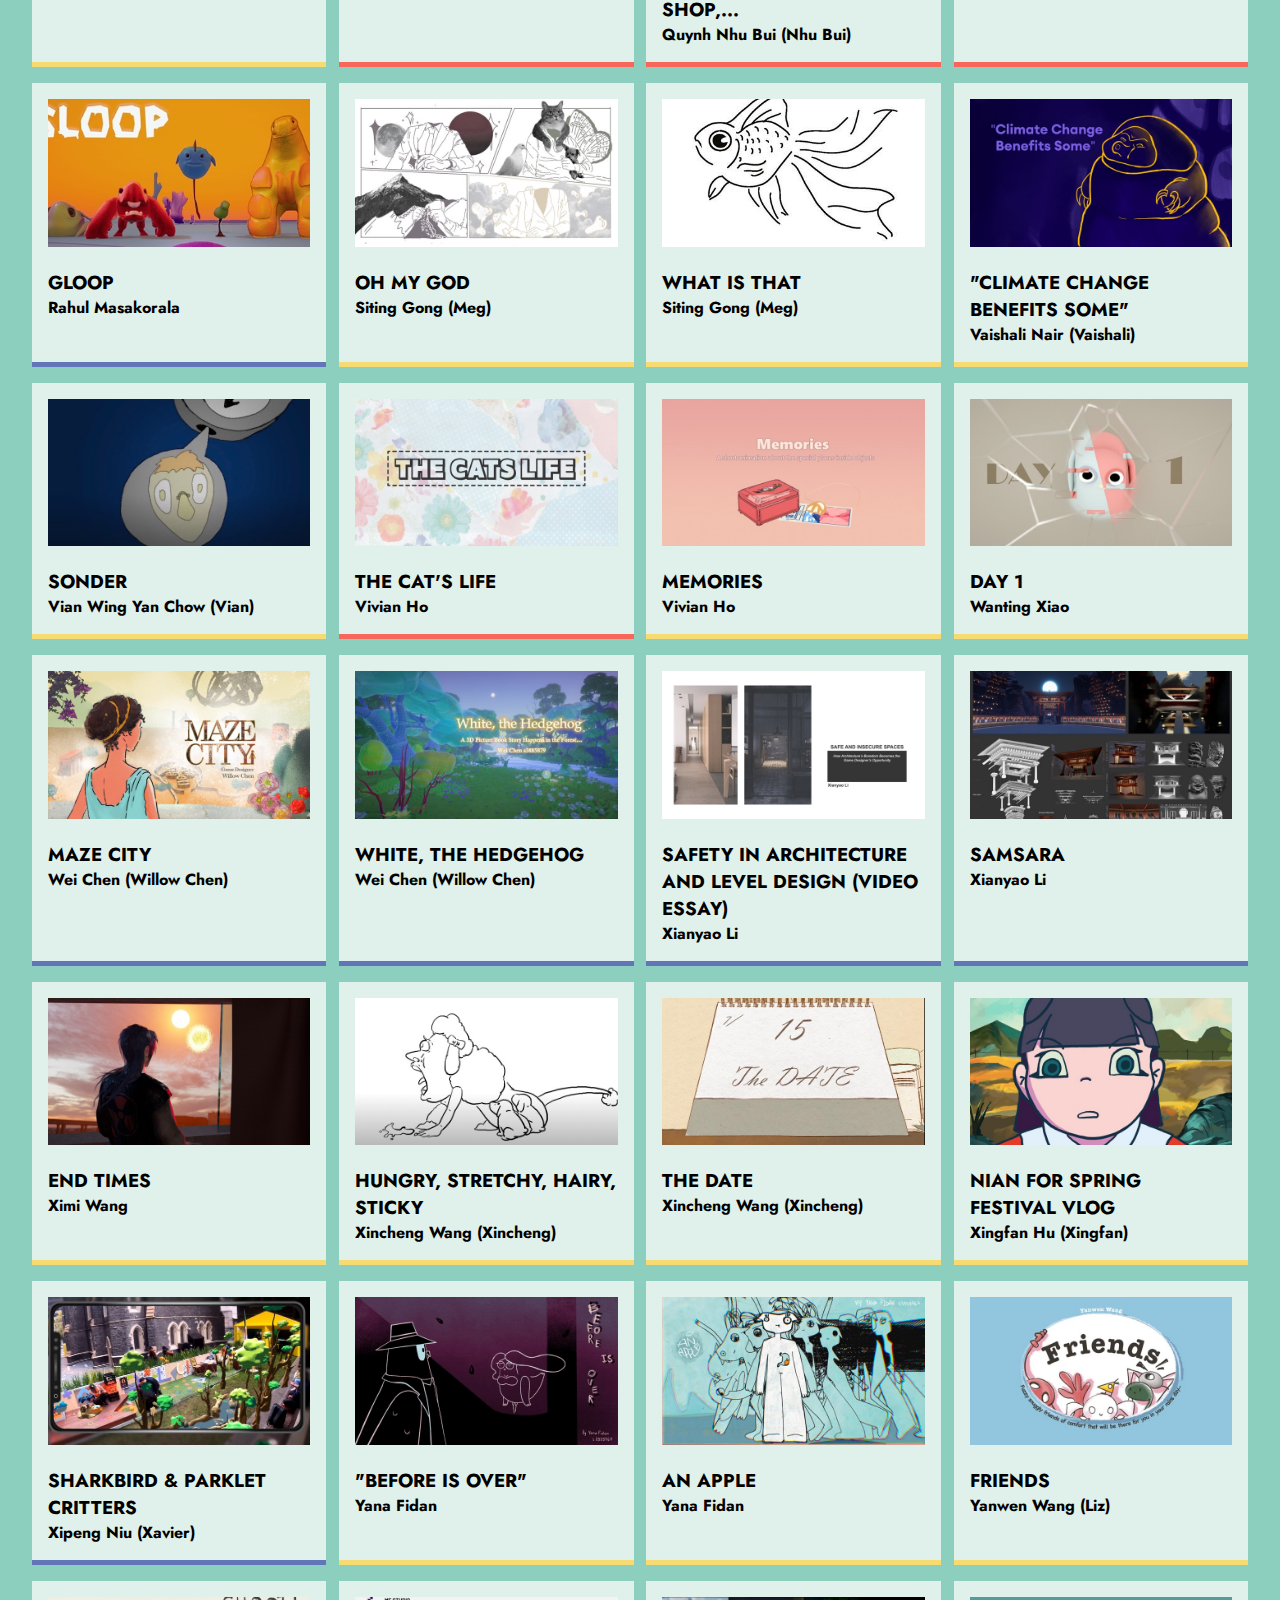
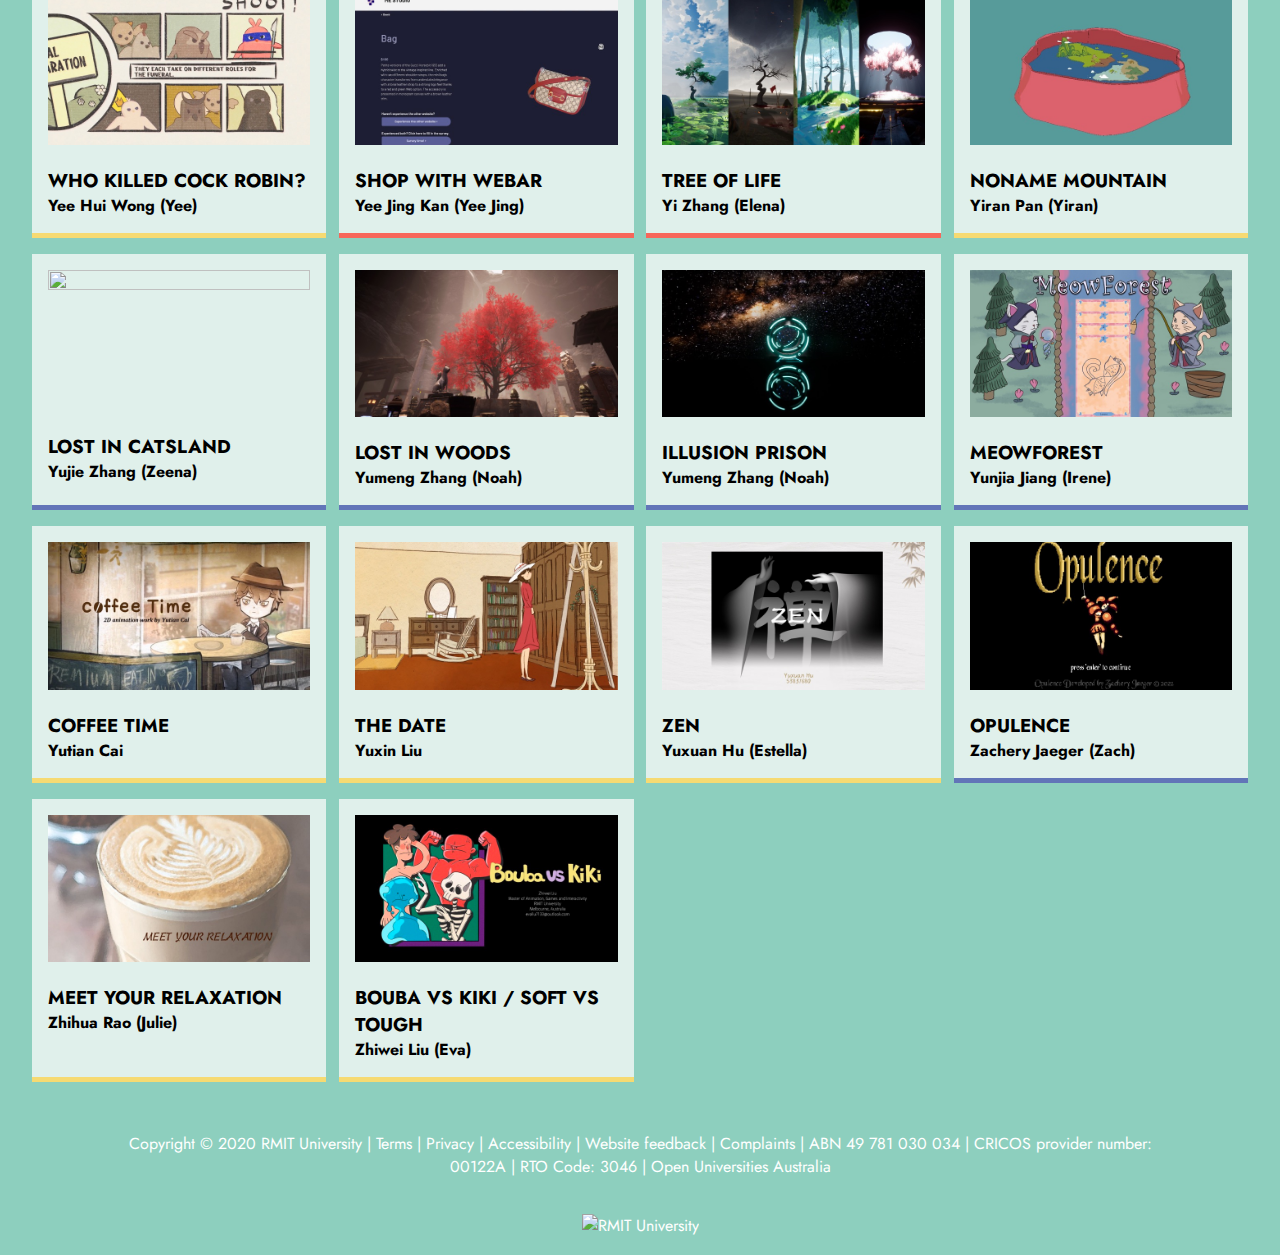
==== commit c93ea0e9: "Local Hero Images" ====
--- a/index.html
+++ b/index.html
@@ -6,9 +6,9 @@
   <title>MAGI EXPO 2022</title>
   <!-- Google Font -->
   <script type="text/javascript">
-    if (screen.width <= 720) {
-      document.location = "mobile.html"
-    }
+    if (/Android|webOS|iPhone|iPad|iPod|BlackBerry|IEMobile|Opera Mini/i.test(navigator.userAgent)) {
+      document.location = "mobile.html";
+    } else { }
   </script>
   <link rel="preconnect" href="https://fonts.googleapis.com">
   <link rel="preconnect" href="https://fonts.gstatic.com" crossorigin>
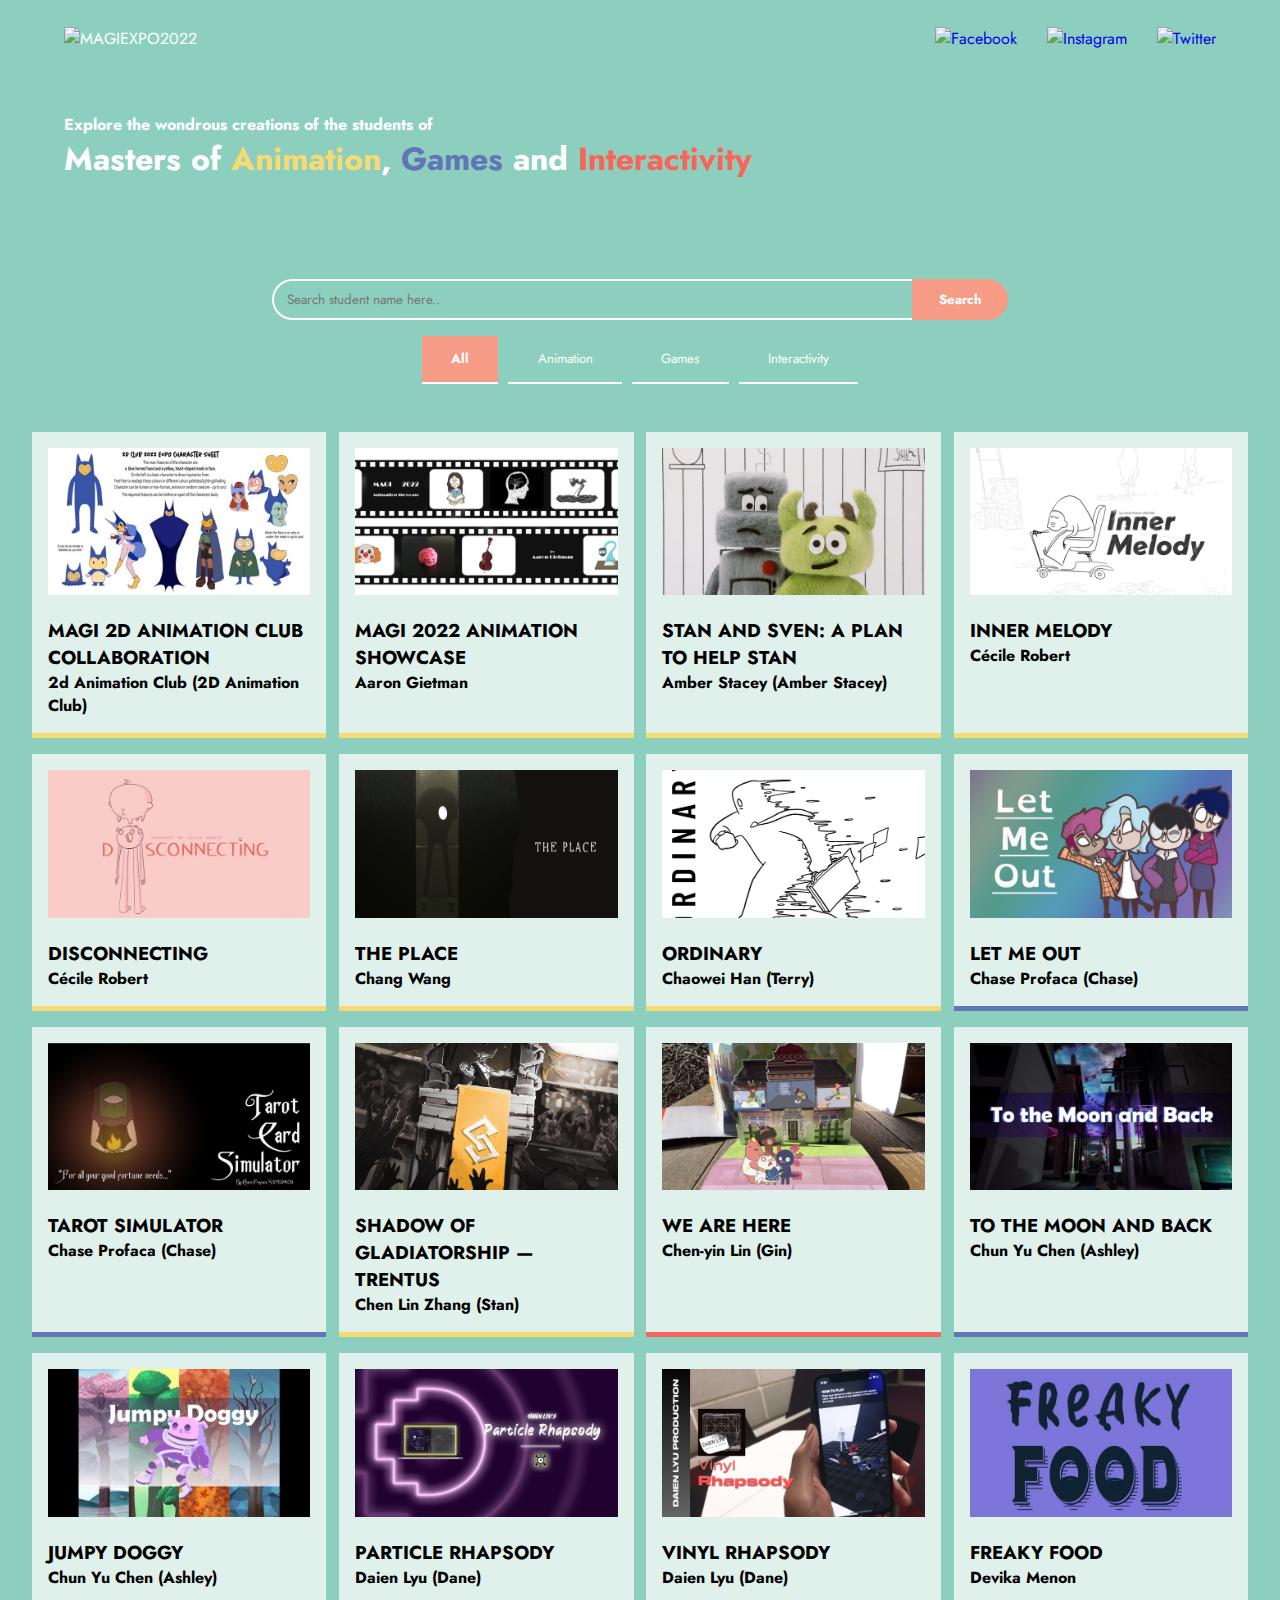
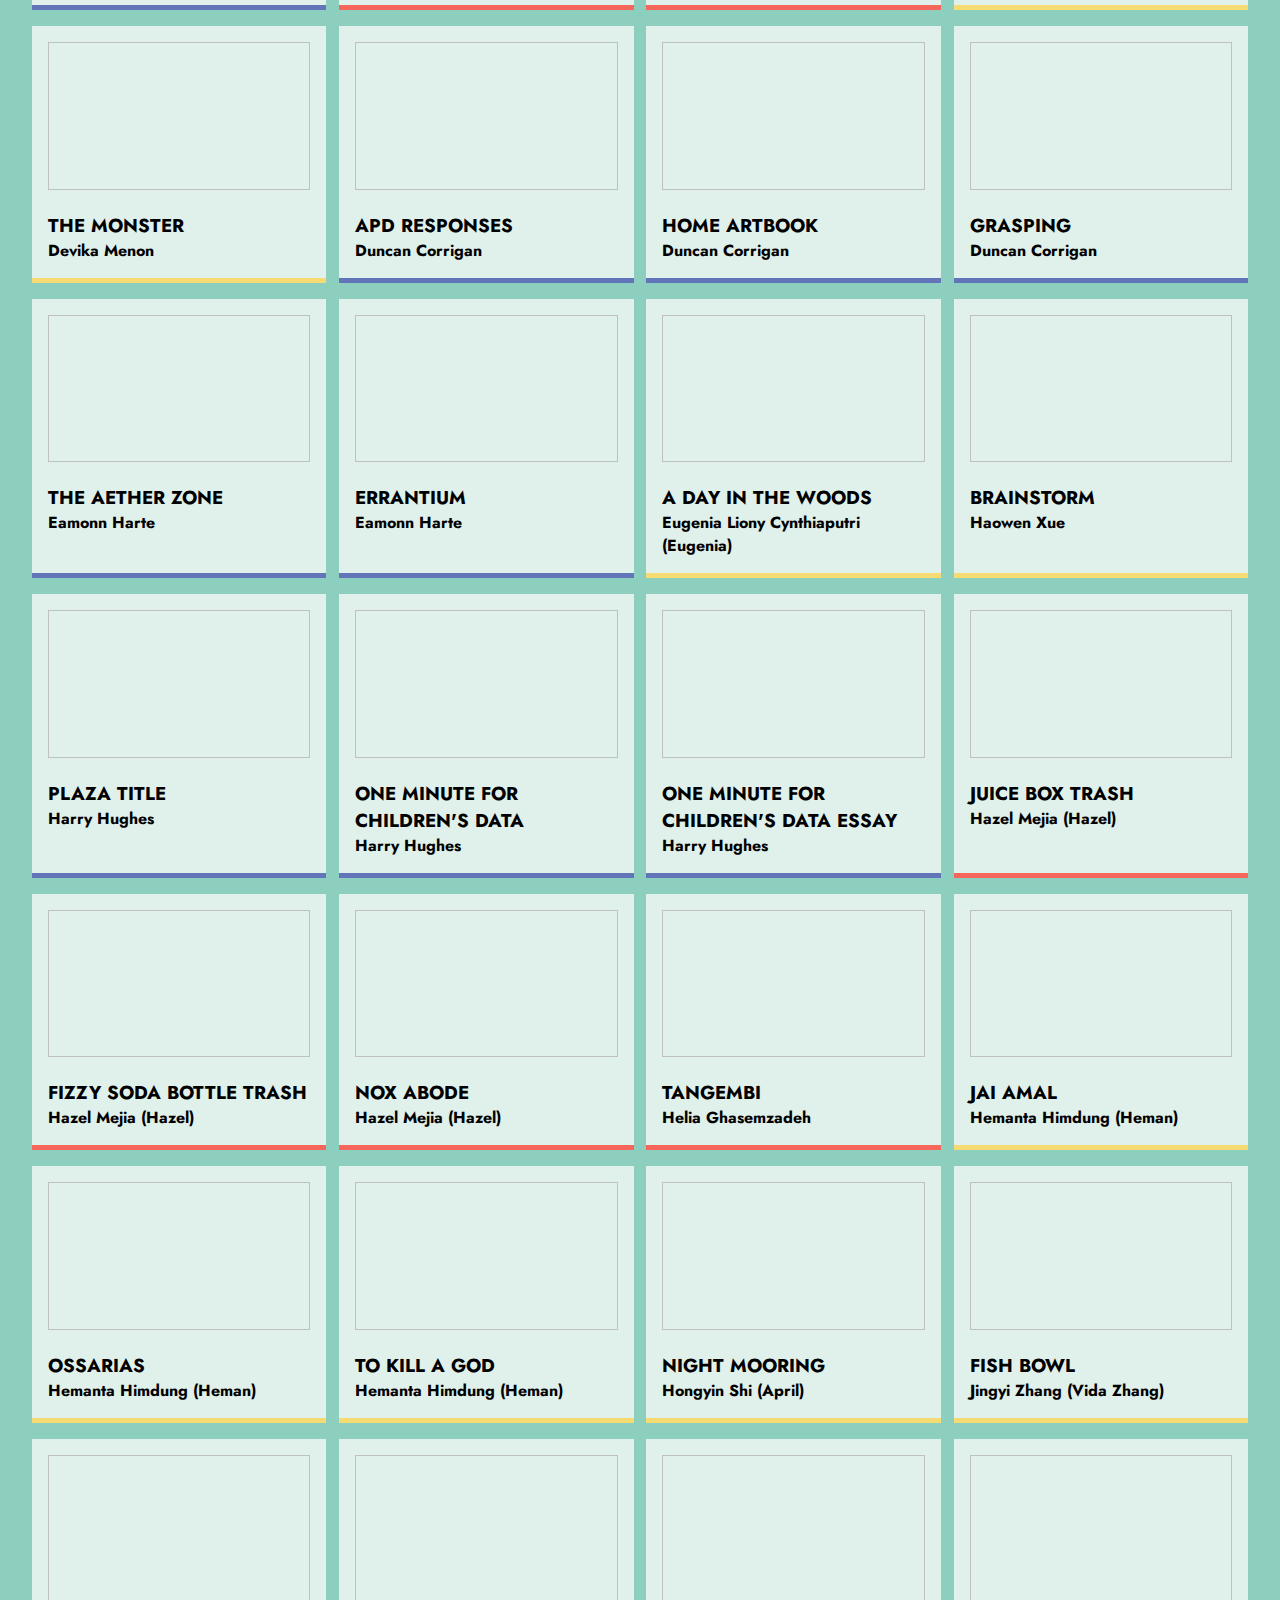
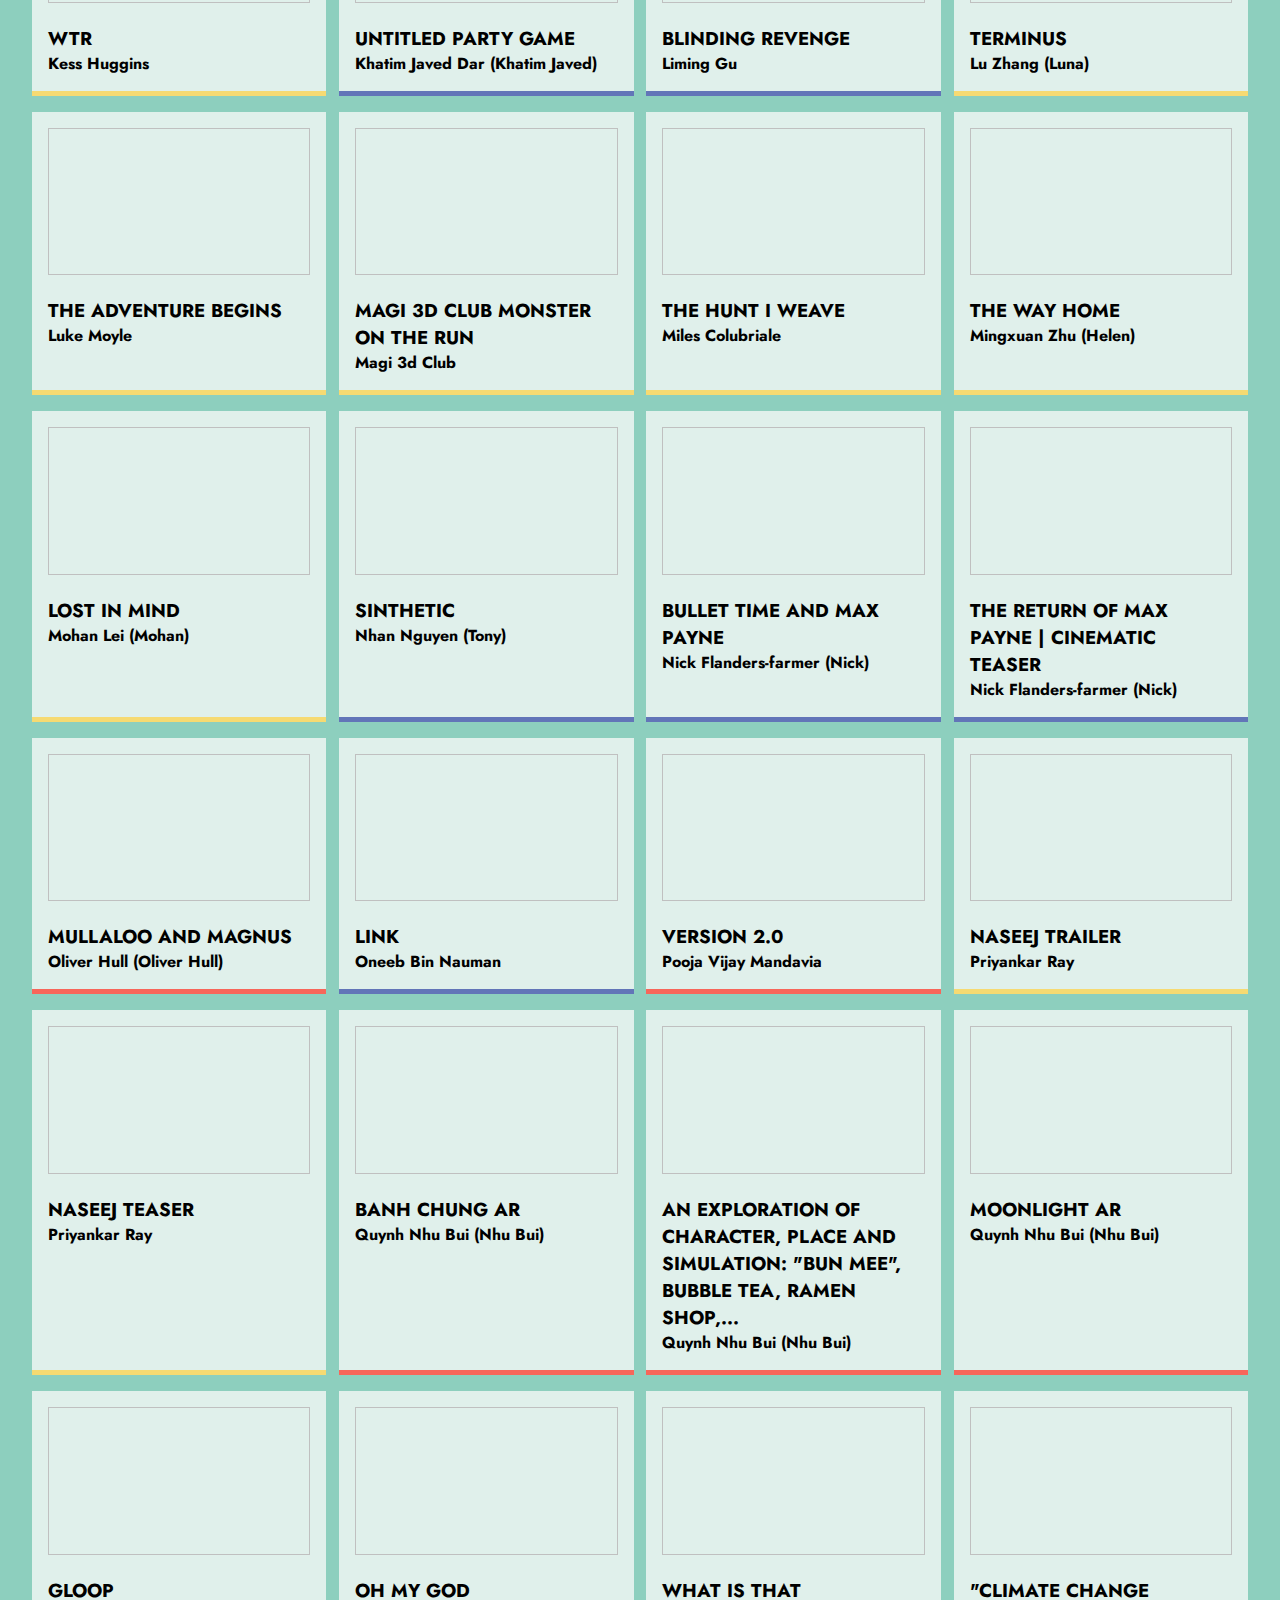
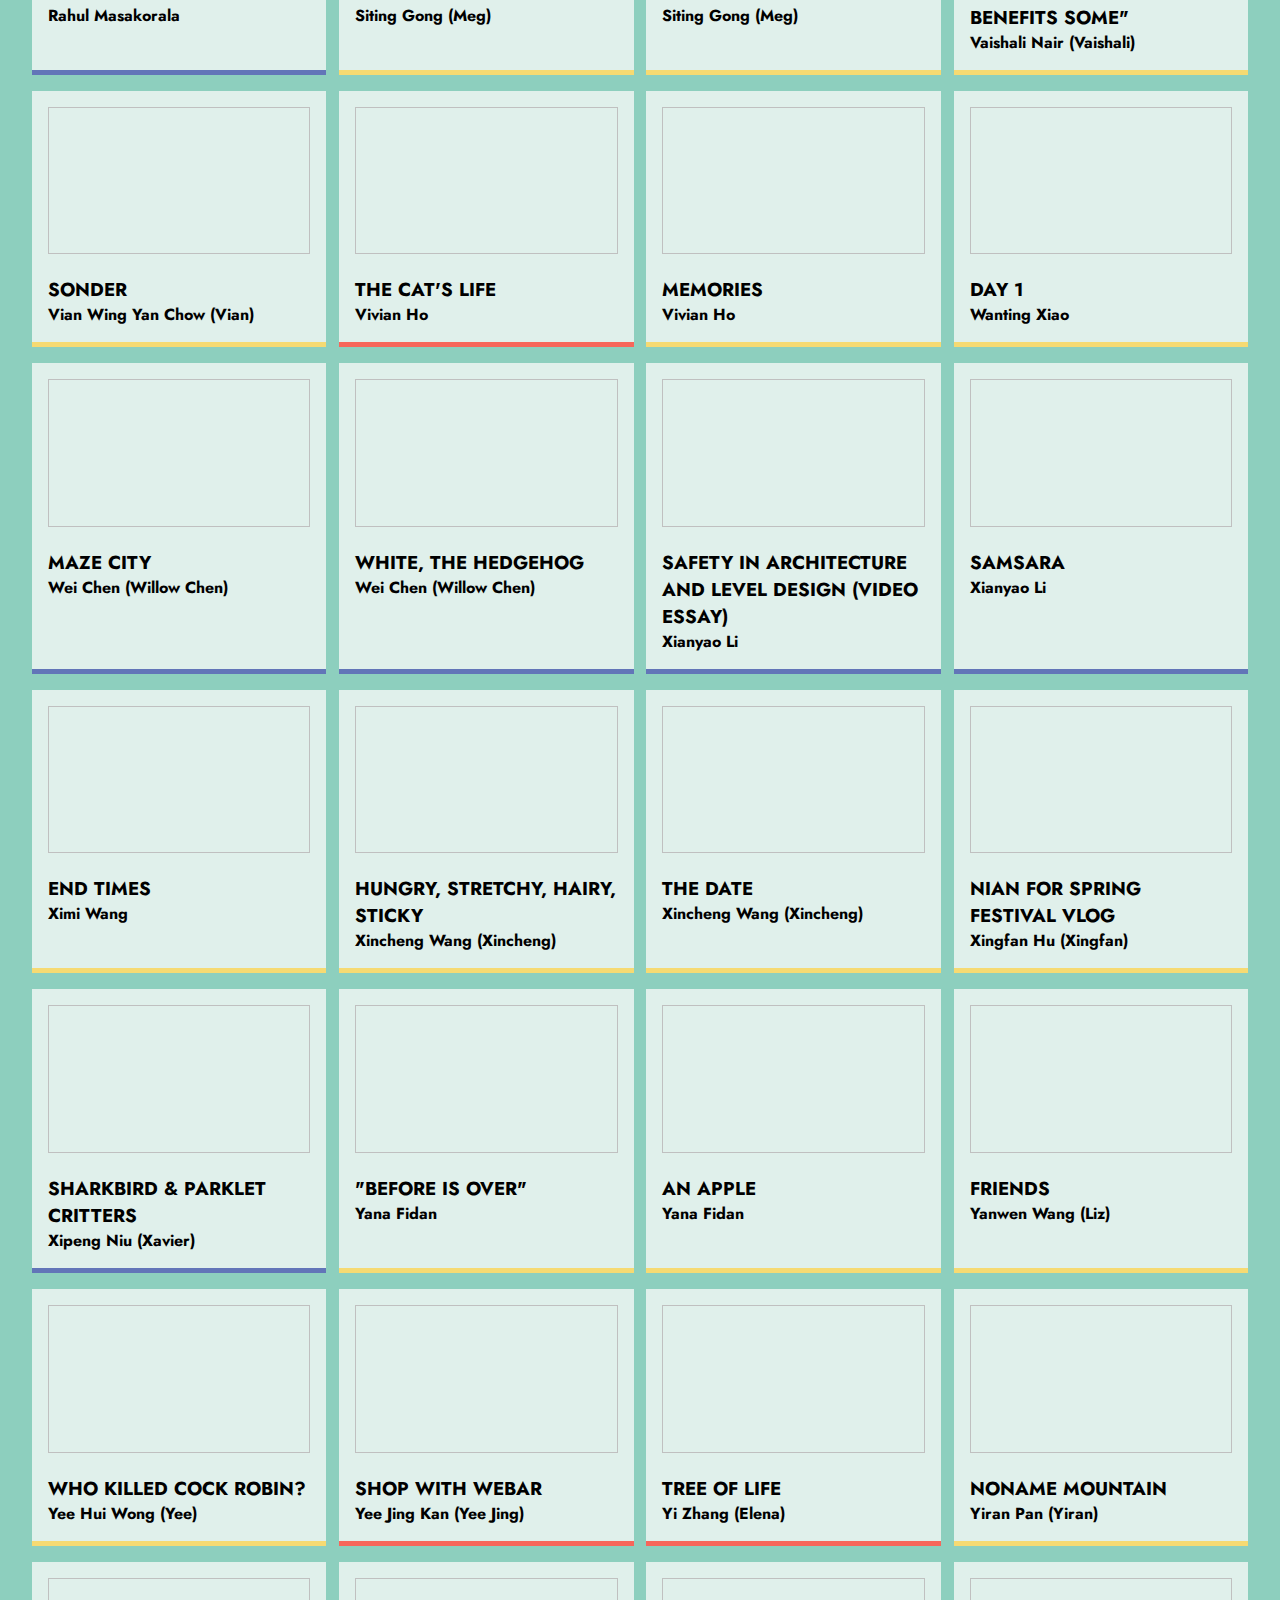
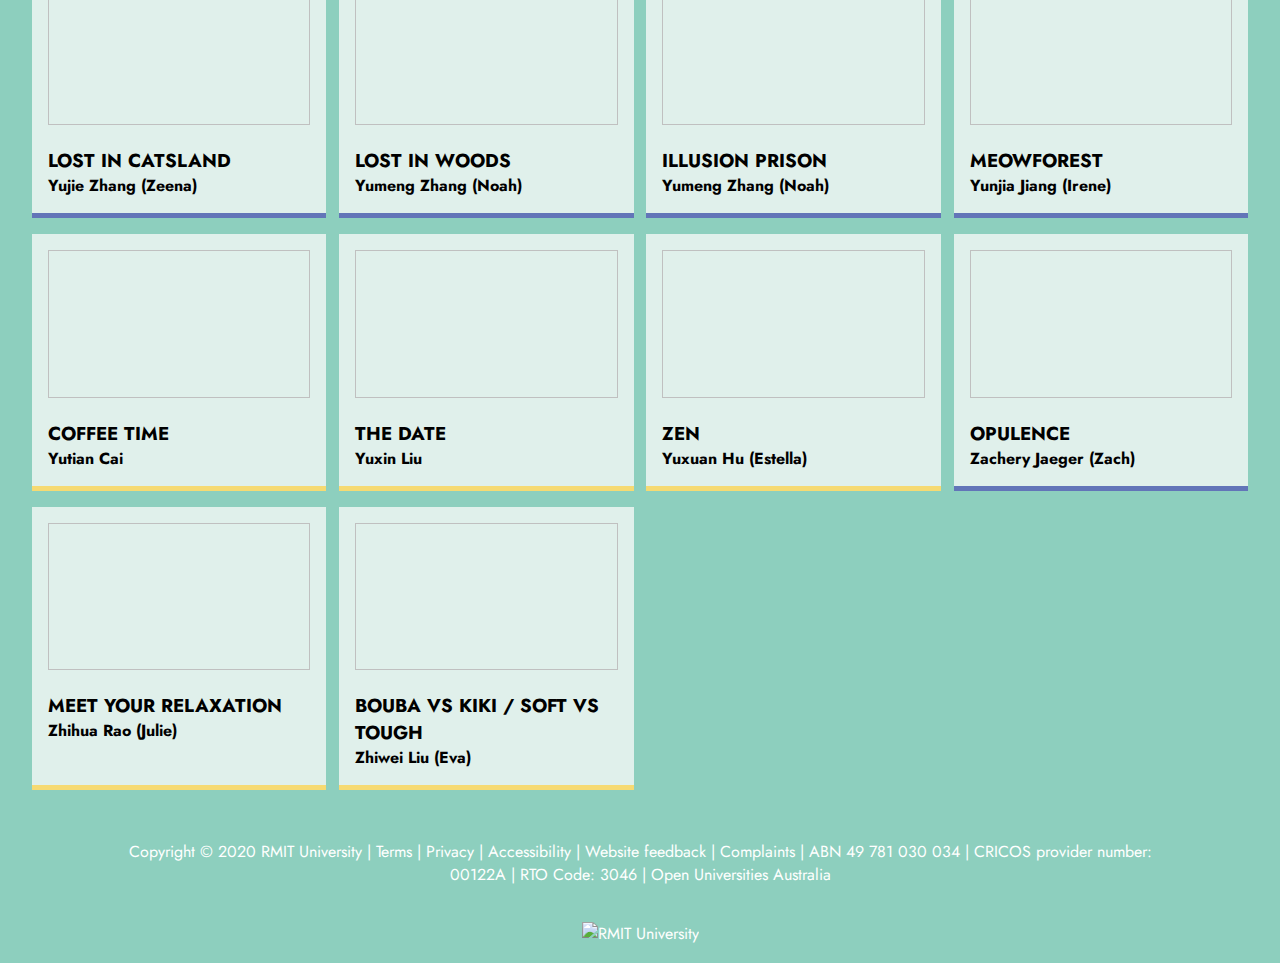
==== commit bd5d2ec7: "Device Detection" ====
--- a/index.html
+++ b/index.html
@@ -6,7 +6,7 @@
   <title>MAGI EXPO 2022</title>
   <!-- Google Font -->
   <script type="text/javascript">
-    if (/Android|webOS|iPhone|iPad|iPod|BlackBerry|IEMobile|Opera Mini/i.test(navigator.userAgent)) {
+    if (/Android|webOS|Safari|iPhone|iPad|iPod|BlackBerry|IEMobile|Opera Mini/i.test(navigator.userAgent)) {
       document.location = "mobile.html";
     } else { }
   </script>
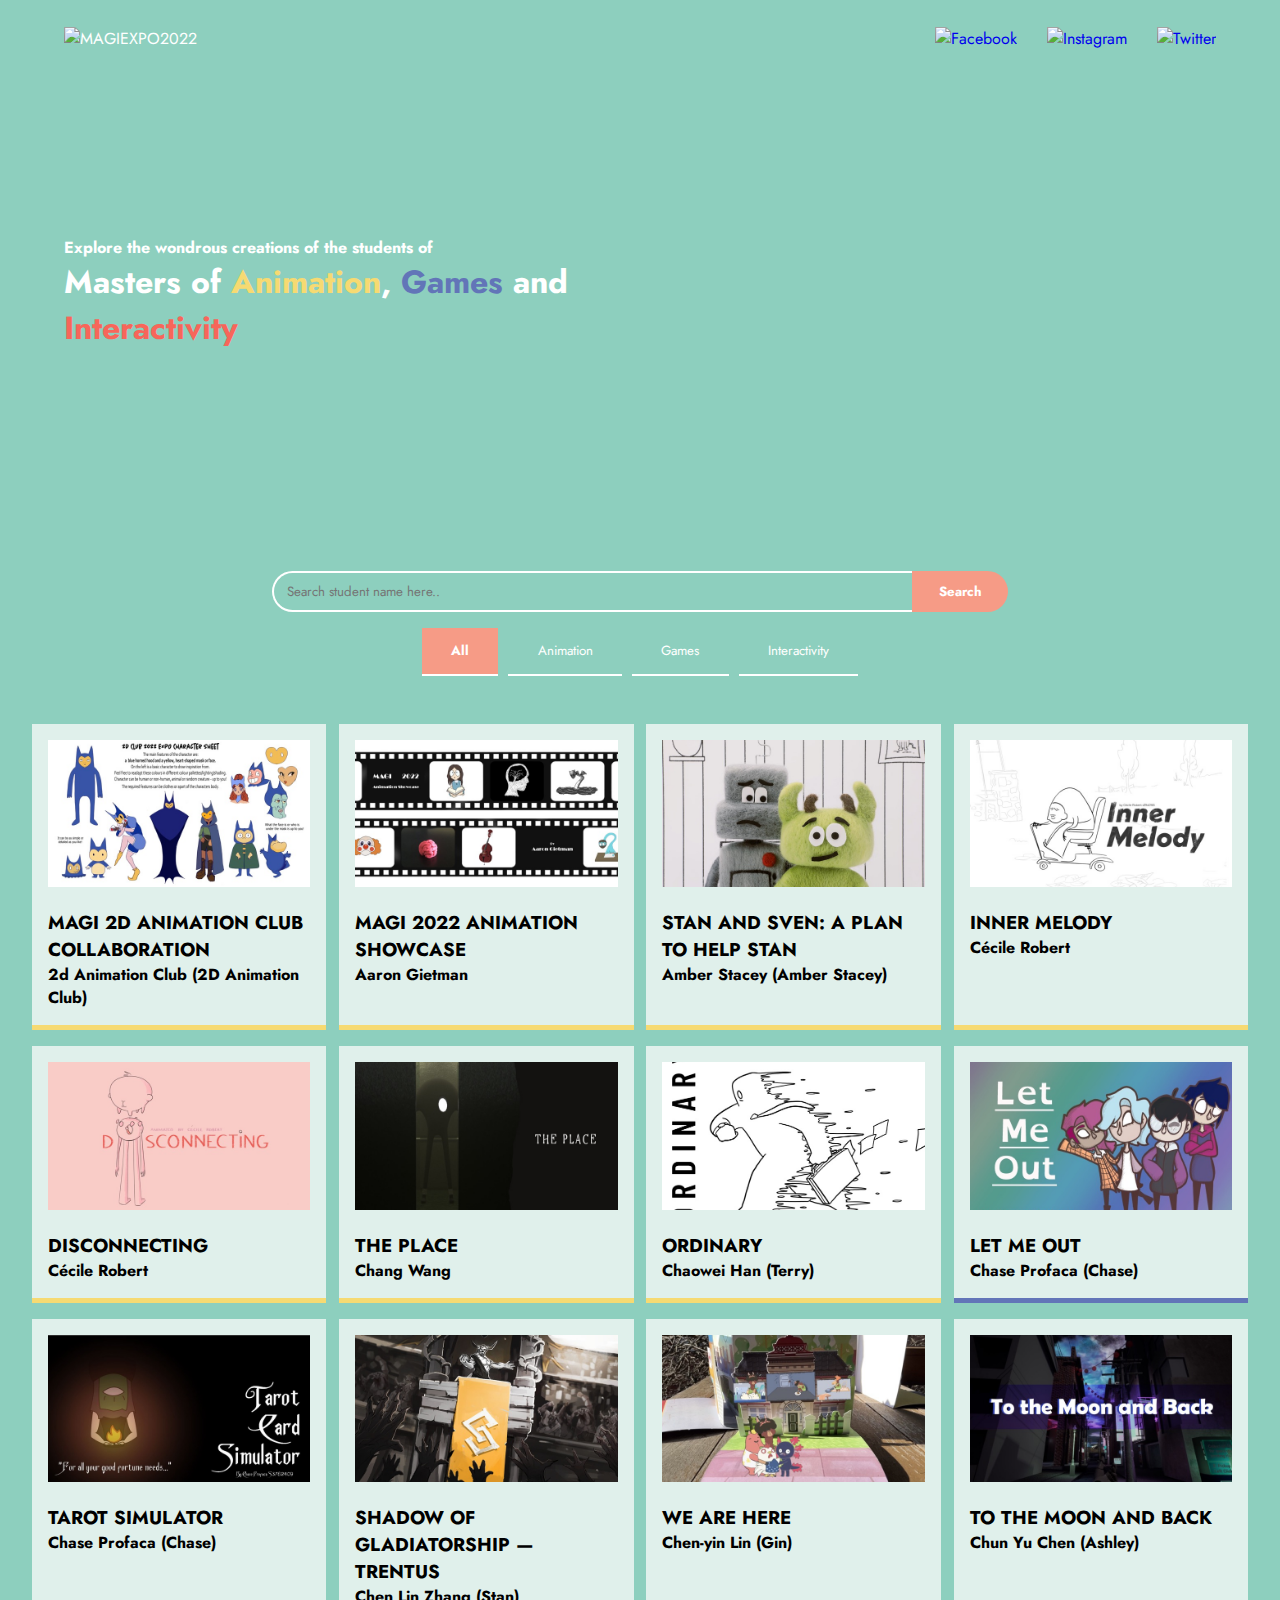
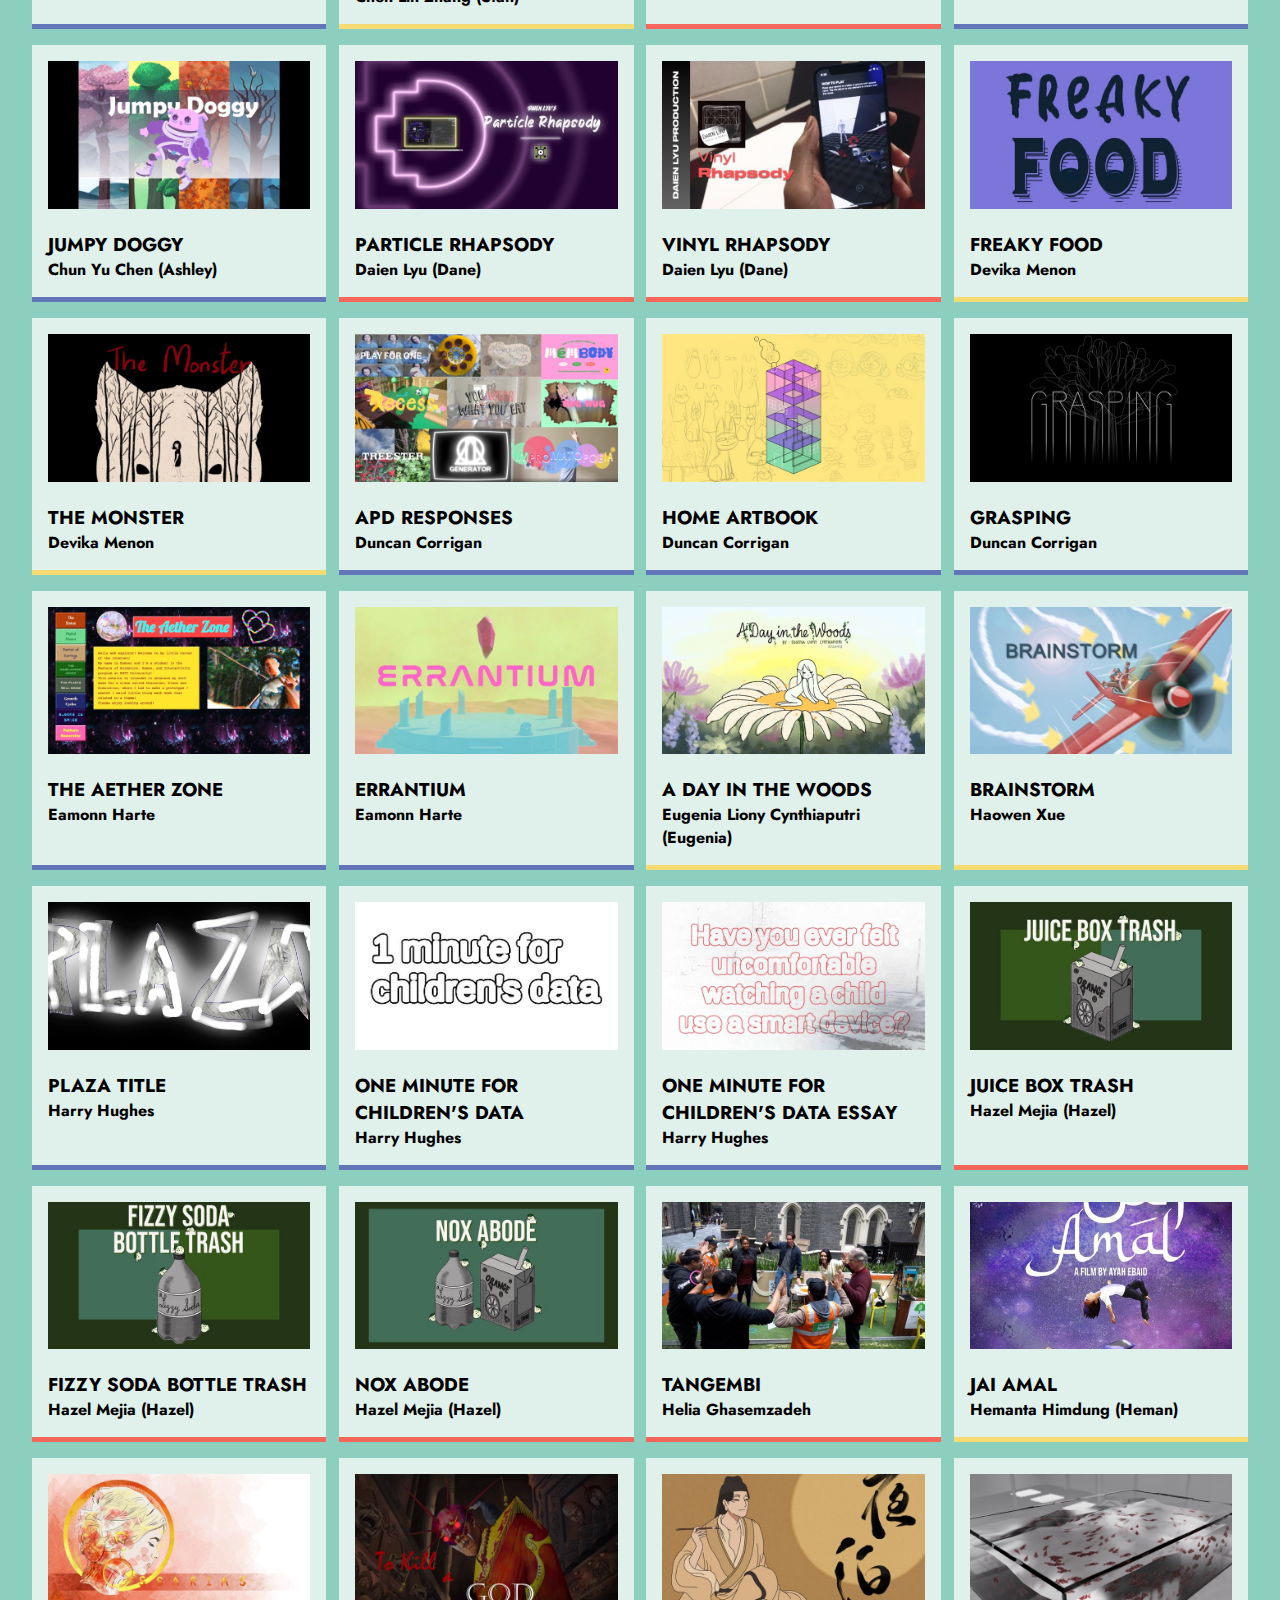
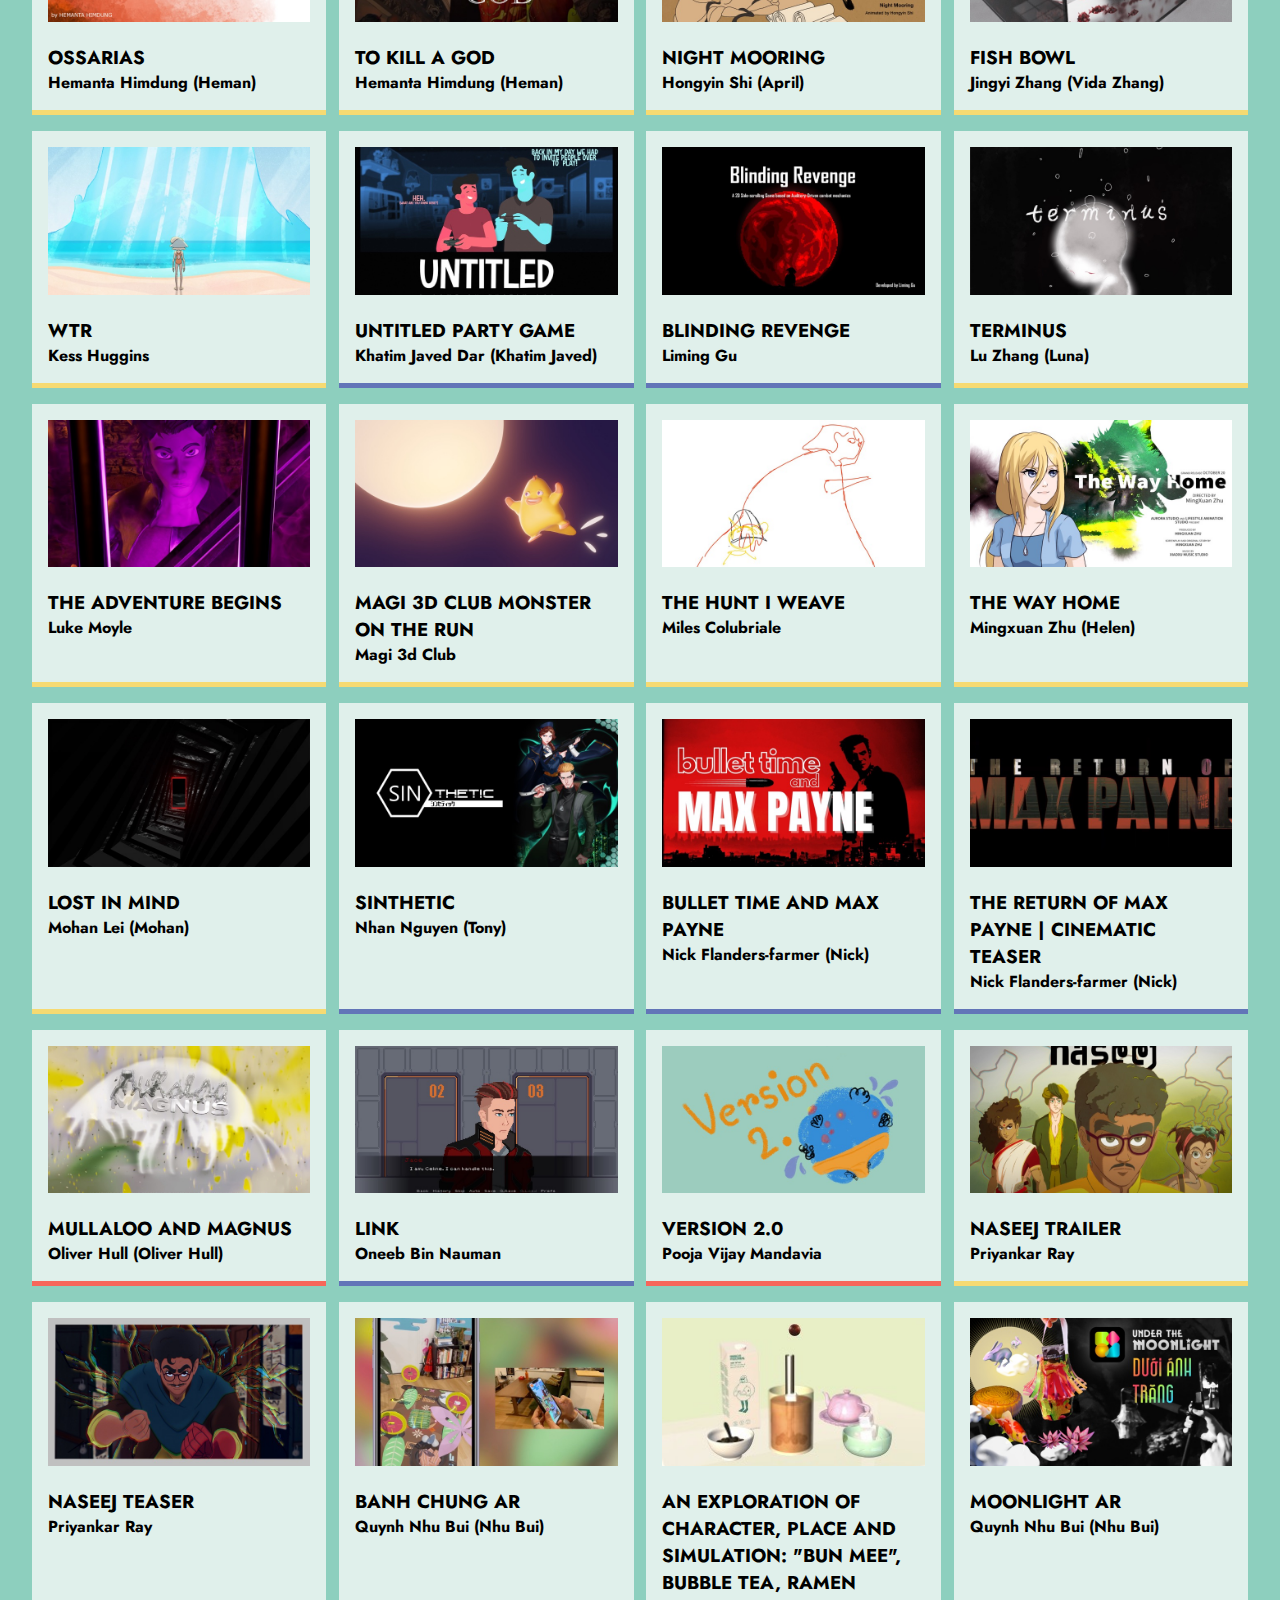
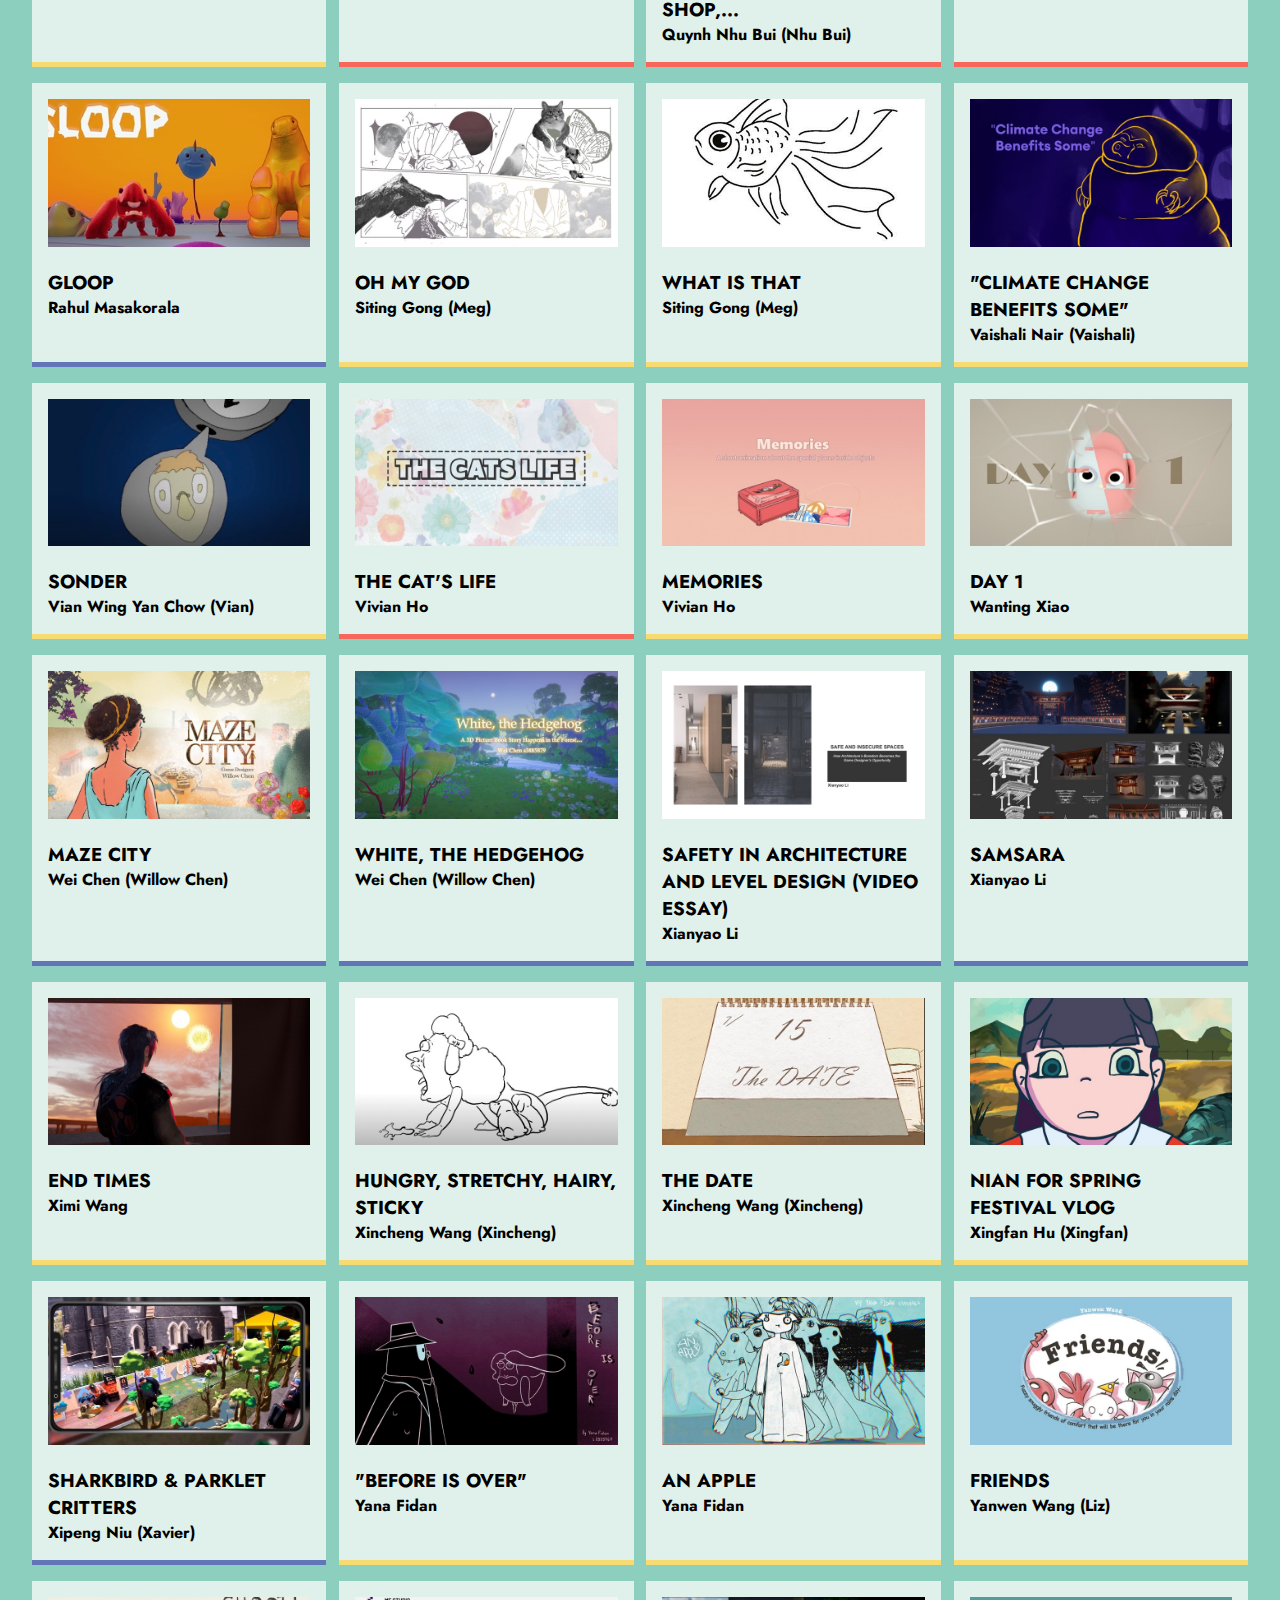
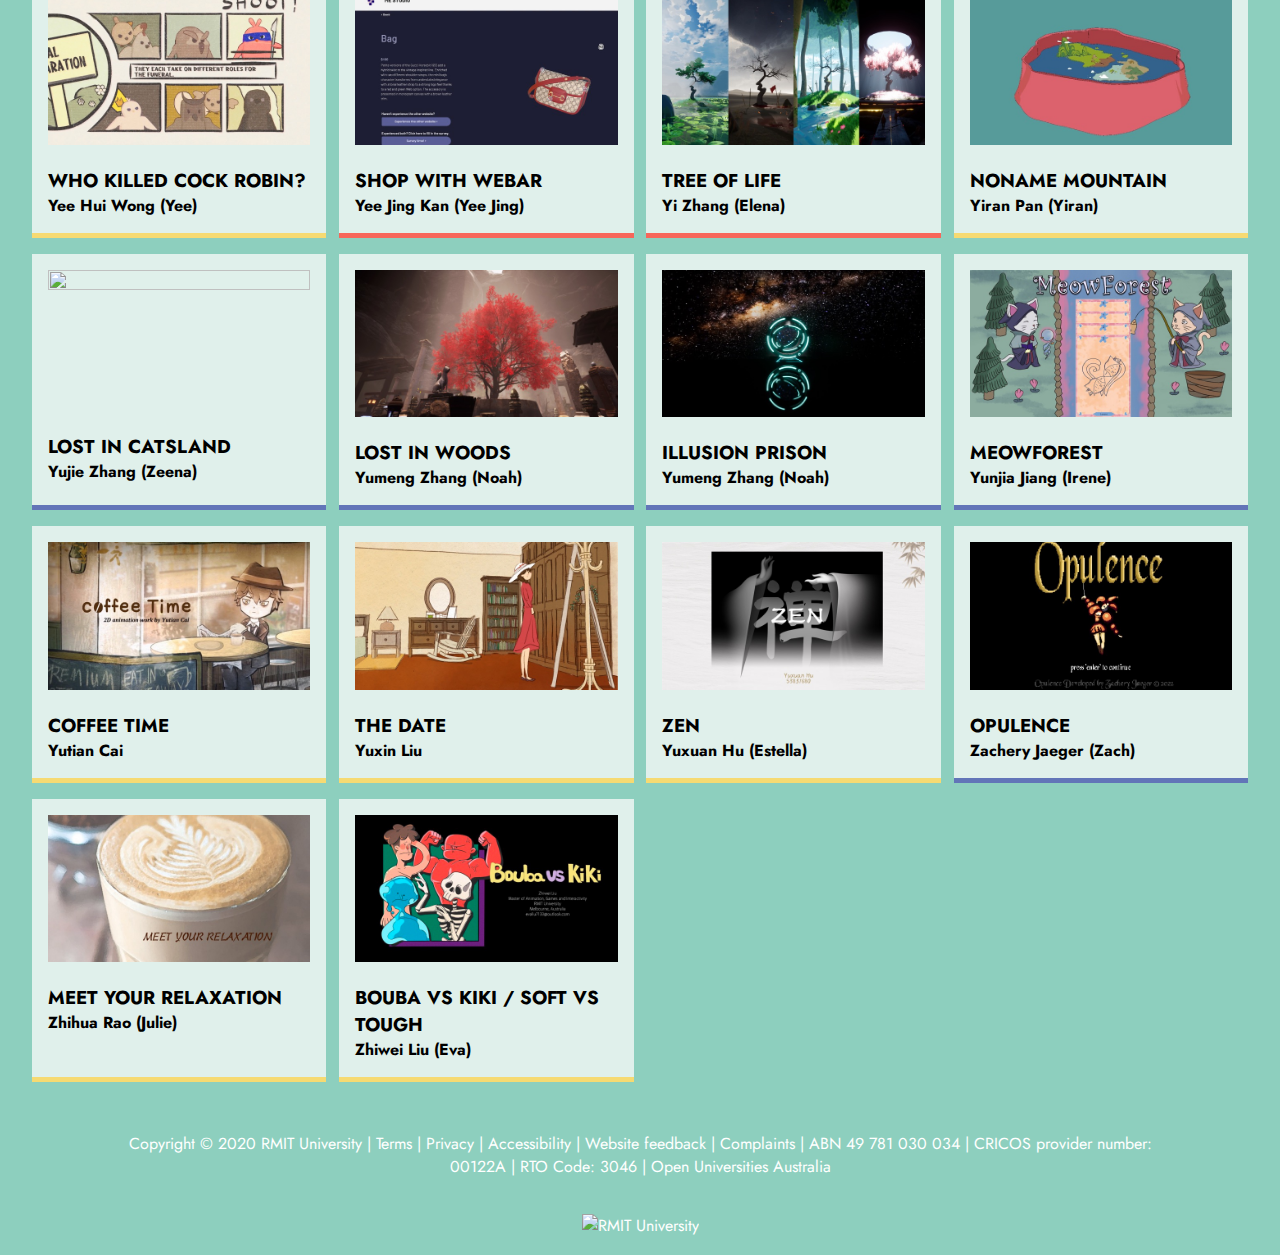
==== commit a36f1143: "iPad Detection Succeeded, Finally!" ====
--- a/index.html
+++ b/index.html
@@ -6,9 +6,10 @@
   <title>MAGI EXPO 2022</title>
   <!-- Google Font -->
   <script type="text/javascript">
-    if (/Android|webOS|Safari|iPhone|iPad|iPod|BlackBerry|IEMobile|Opera Mini/i.test(navigator.userAgent)) {
+    if ("ontouchstart" in document.documentElement) {
       document.location = "mobile.html";
-    } else { }
+    }
+    else { }
   </script>
   <link rel="preconnect" href="https://fonts.googleapis.com">
   <link rel="preconnect" href="https://fonts.gstatic.com" crossorigin>
--- a/style.css
+++ b/style.css
@@ -374,6 +374,7 @@
 #work-detail h1 {
   font-size: 5vw;
   color: #000;
+  padding: 3vh 0;
 }
 
 #work-detail h4 {
@@ -388,8 +389,7 @@
 }
 
 #work-detail p {
-  font-size: 1.5vw;
-  padding: 0 10vw;
+  padding: 3vh 10vw;
 }
 
 #work-detail img {
@@ -482,6 +482,14 @@
   transition: 1s;
 }
 
+#youtube-button {
+  padding: 1em 2.2em;
+  color: #fff;
+  align-items: center;
+  width: 100%;
+  background-color: #F7665A;
+}
+
 @media screen and (max-width: 720px) {
   body {
     width: 100%;
@@ -507,7 +515,7 @@
   }
 
   #headline {
-    flex-direction: column;
+    flex-direction: column-reverse;
     text-align: center;
   }
 
@@ -649,13 +657,13 @@
     background-size: 100%;
   }
 
-  #youtube-button {
+  /* #youtube-button {
     padding: 1em 2.2em;
     color: #fff;
     align-items: center;
     margin: 10vh 0;
     width: 100%;
     background-color: #F7665A;
-  }
+  } */
 
 }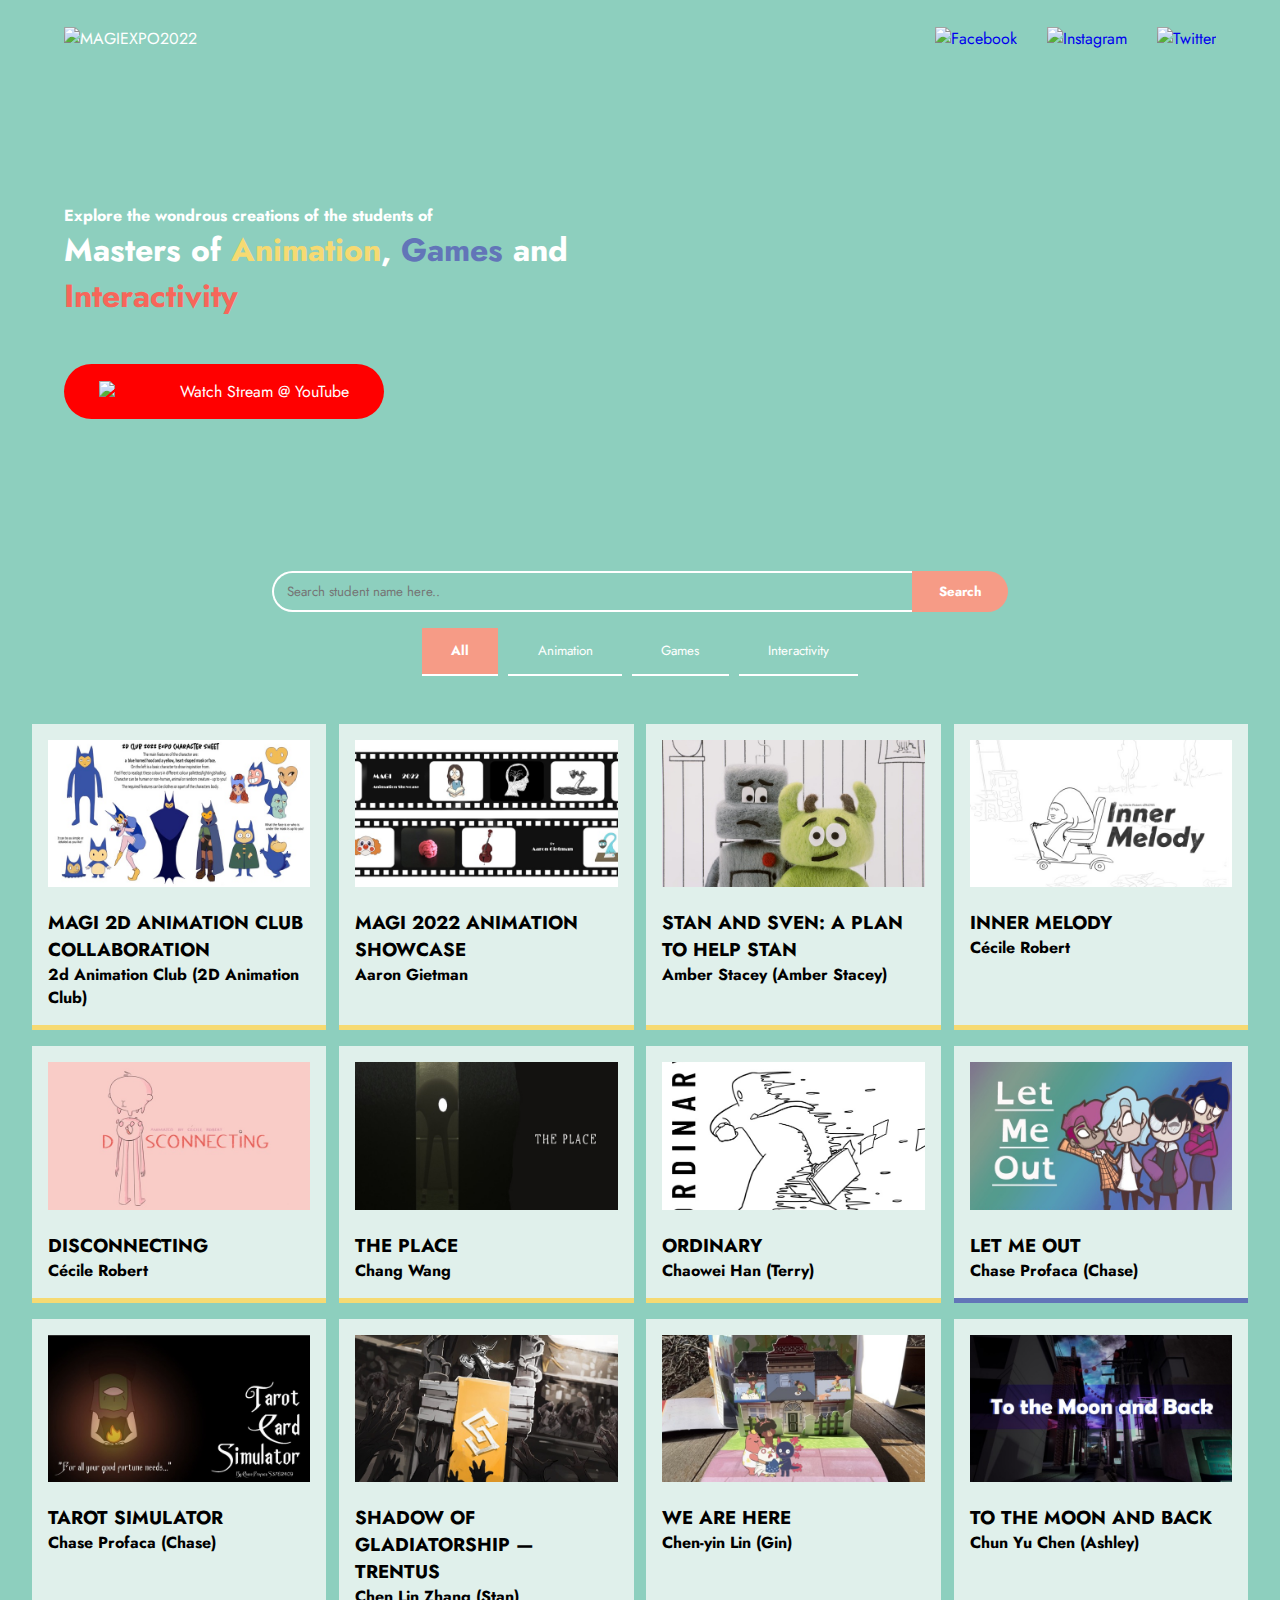
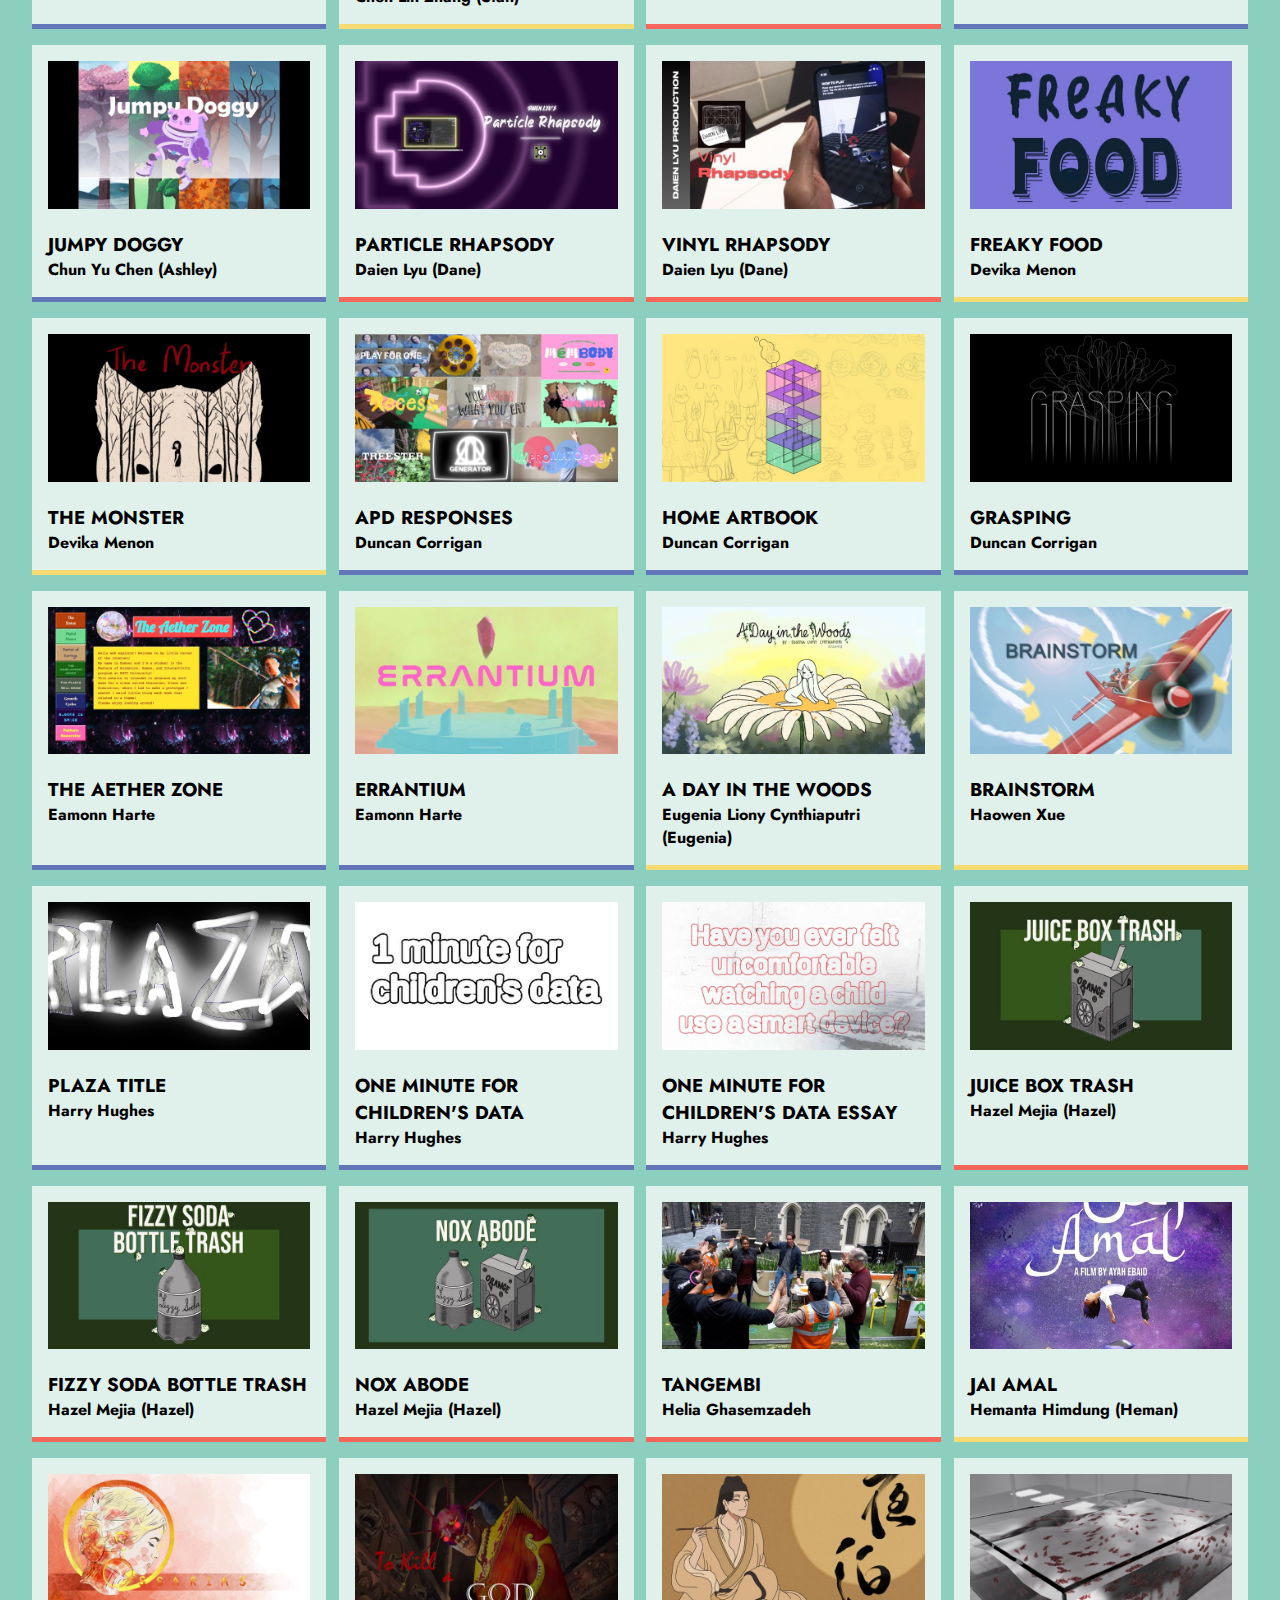
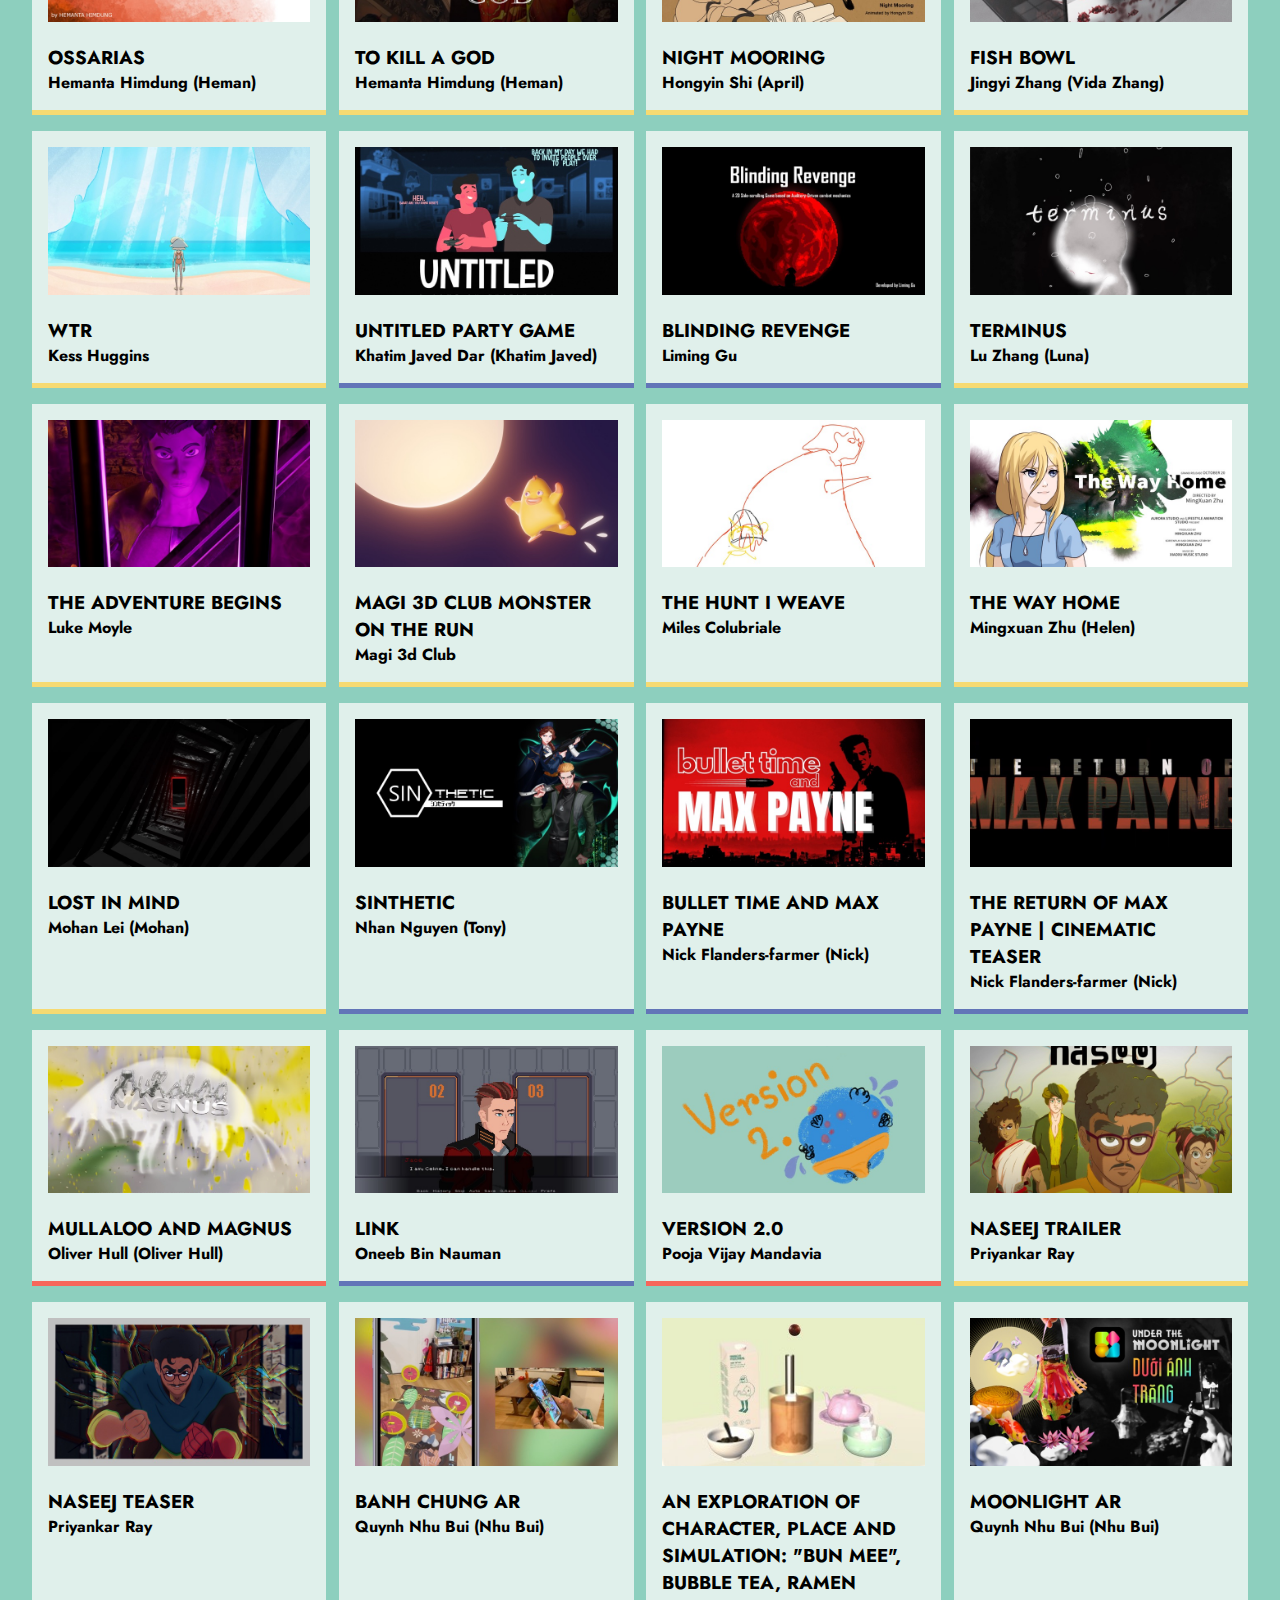
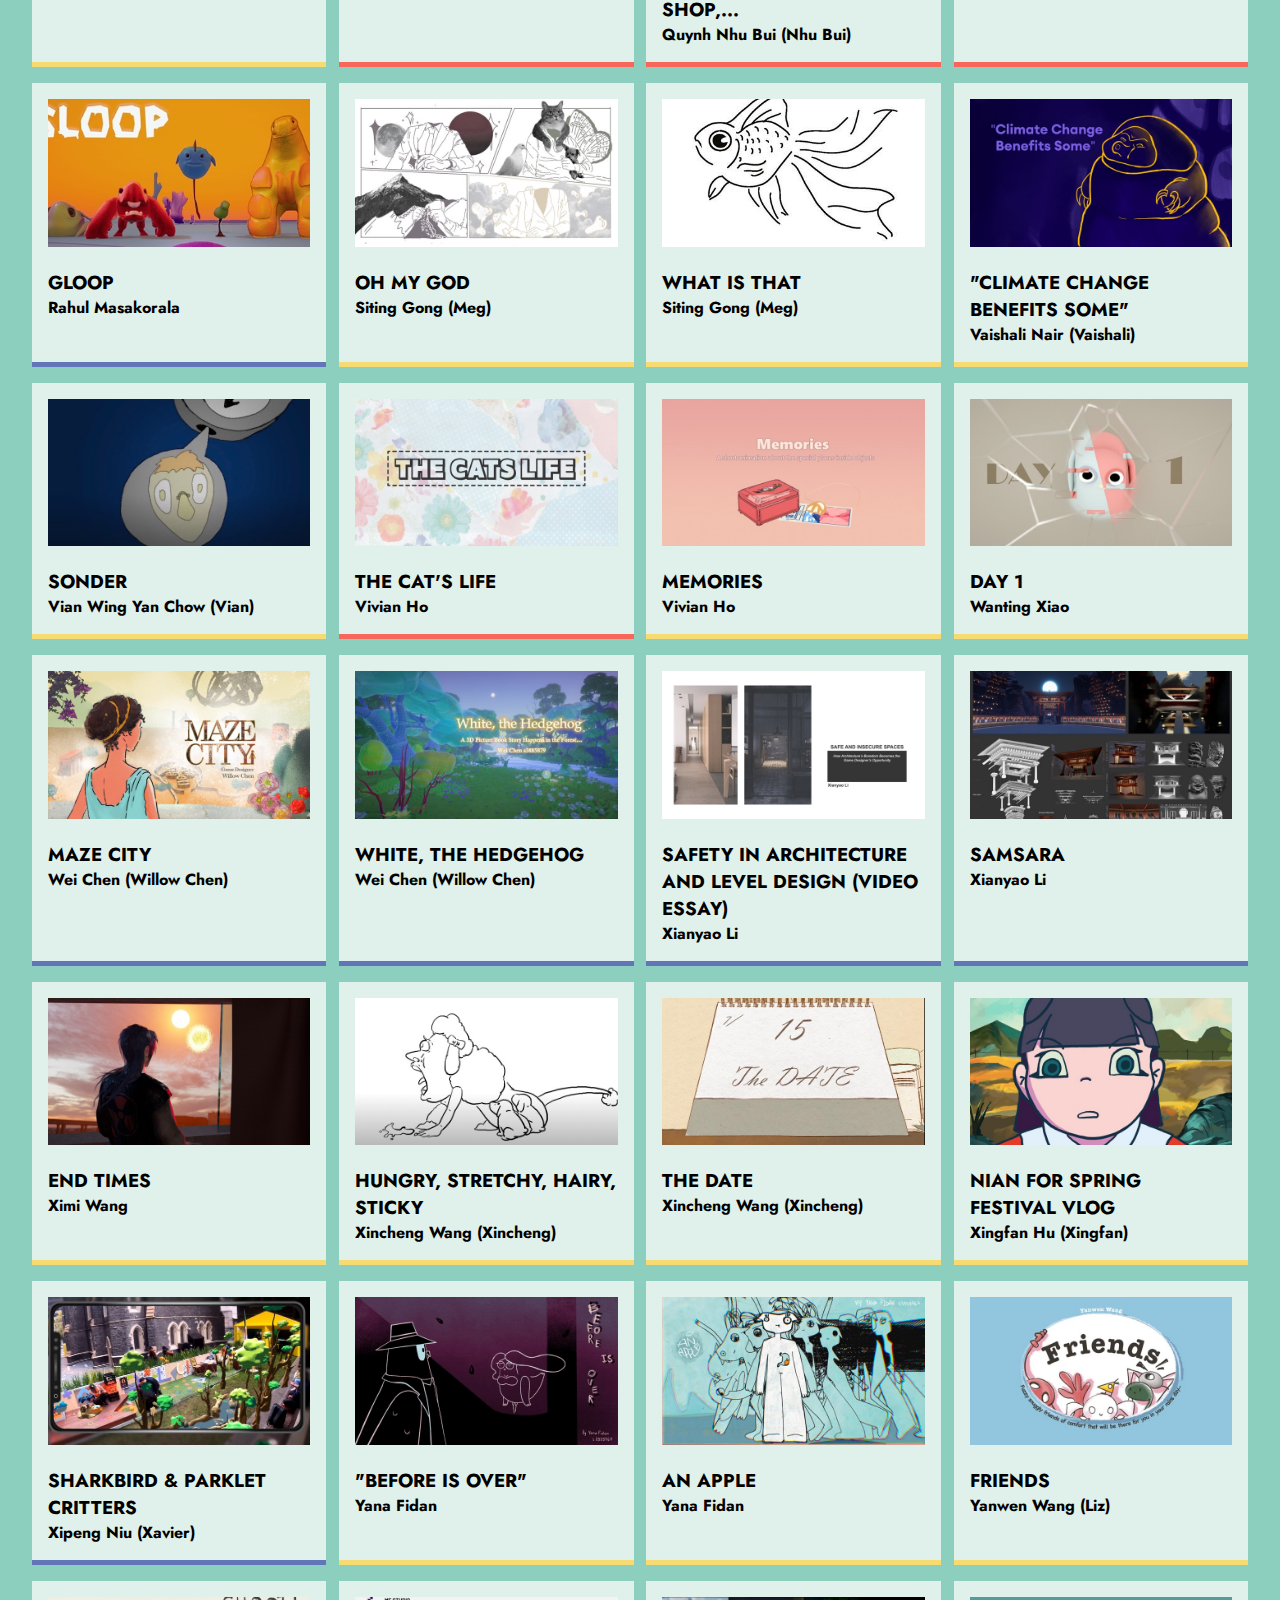
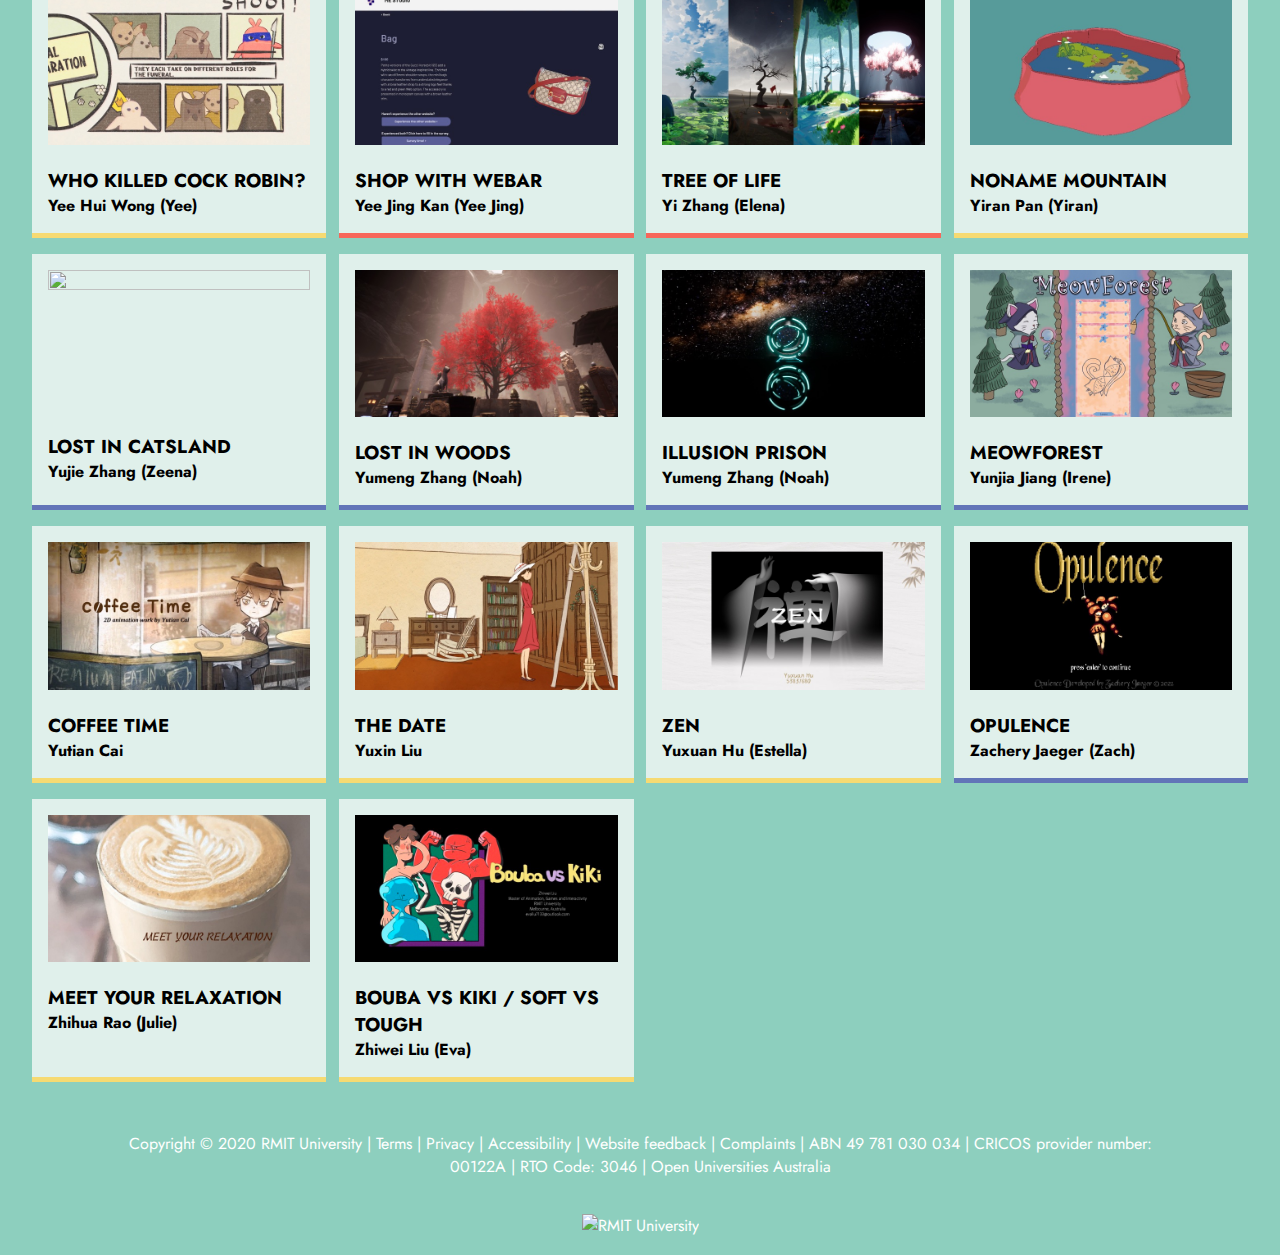
==== commit e28ae66d: "Livestream" ====
--- a/index.html
+++ b/index.html
@@ -61,13 +61,13 @@
       <h4>Explore the wondrous creations of the students of</h4>
       <h1>Masters of <span style="color:#F6DA72">Animation</span>, <span style="color:#6275B8">Games</span> and <span
           style="color:#F7665A">Interactivity</span></h1>
-      <!-- <a href="" id="stream-button" style="background-color:#4454c7"><span><img
-            src="https://static1.squarespace.com/static/5f641f58c0c0c9743de8d1ff/t/635cad51ad70df3f1cccb904/1667018065309/discord.png"></span>Watch
-        Stream @ Discord</a>
-      <a href="" id="stream-button" style="background-color: #5560de;"><span><img
+      <a href="https://youtu.be/mqGgmnFHPLQ" id="stream-button" style="background-color:#FF0000" target="_blank"><span><img
+            src="https://static1.squarespace.com/static/5f641f58c0c0c9743de8d1ff/t/636daa1b99b3dd0a6596175d/1668131355614/youtube.png"></span>Watch
+        Stream @ YouTube</a>
+      <!-- <a href="" id="stream-button" style="background-color: #5560de;"><span><img
             src="https://static1.squarespace.com/static/5f641f58c0c0c9743de8d1ff/t/635cad4cbc4fe47402c609c8/1667018060895/gather.png"></span>Party
-        @ Gather Town</a>
-      <span class="mobile-only">
+        @ Gather Town</a> -->
+      <!-- <span class="mobile-only">
         <a href="https://app.vectary.com/viewer-ar/v1/?model=2e33b843-41bc-46ce-8e10-91f2ab4b4616&domain=ar&backLink=https://app.vectary.com/p/1PBHY1awOK2ywsO1yQxTCo"
           id="stream-button" style="background-color: #F69B86;"><span><img
               src="https://static1.squarespace.com/static/5f641f58c0c0c9743de8d1ff/t/635cb3e56d550e3cad596cf9/1667019749816/ar.png"></span>Engage
